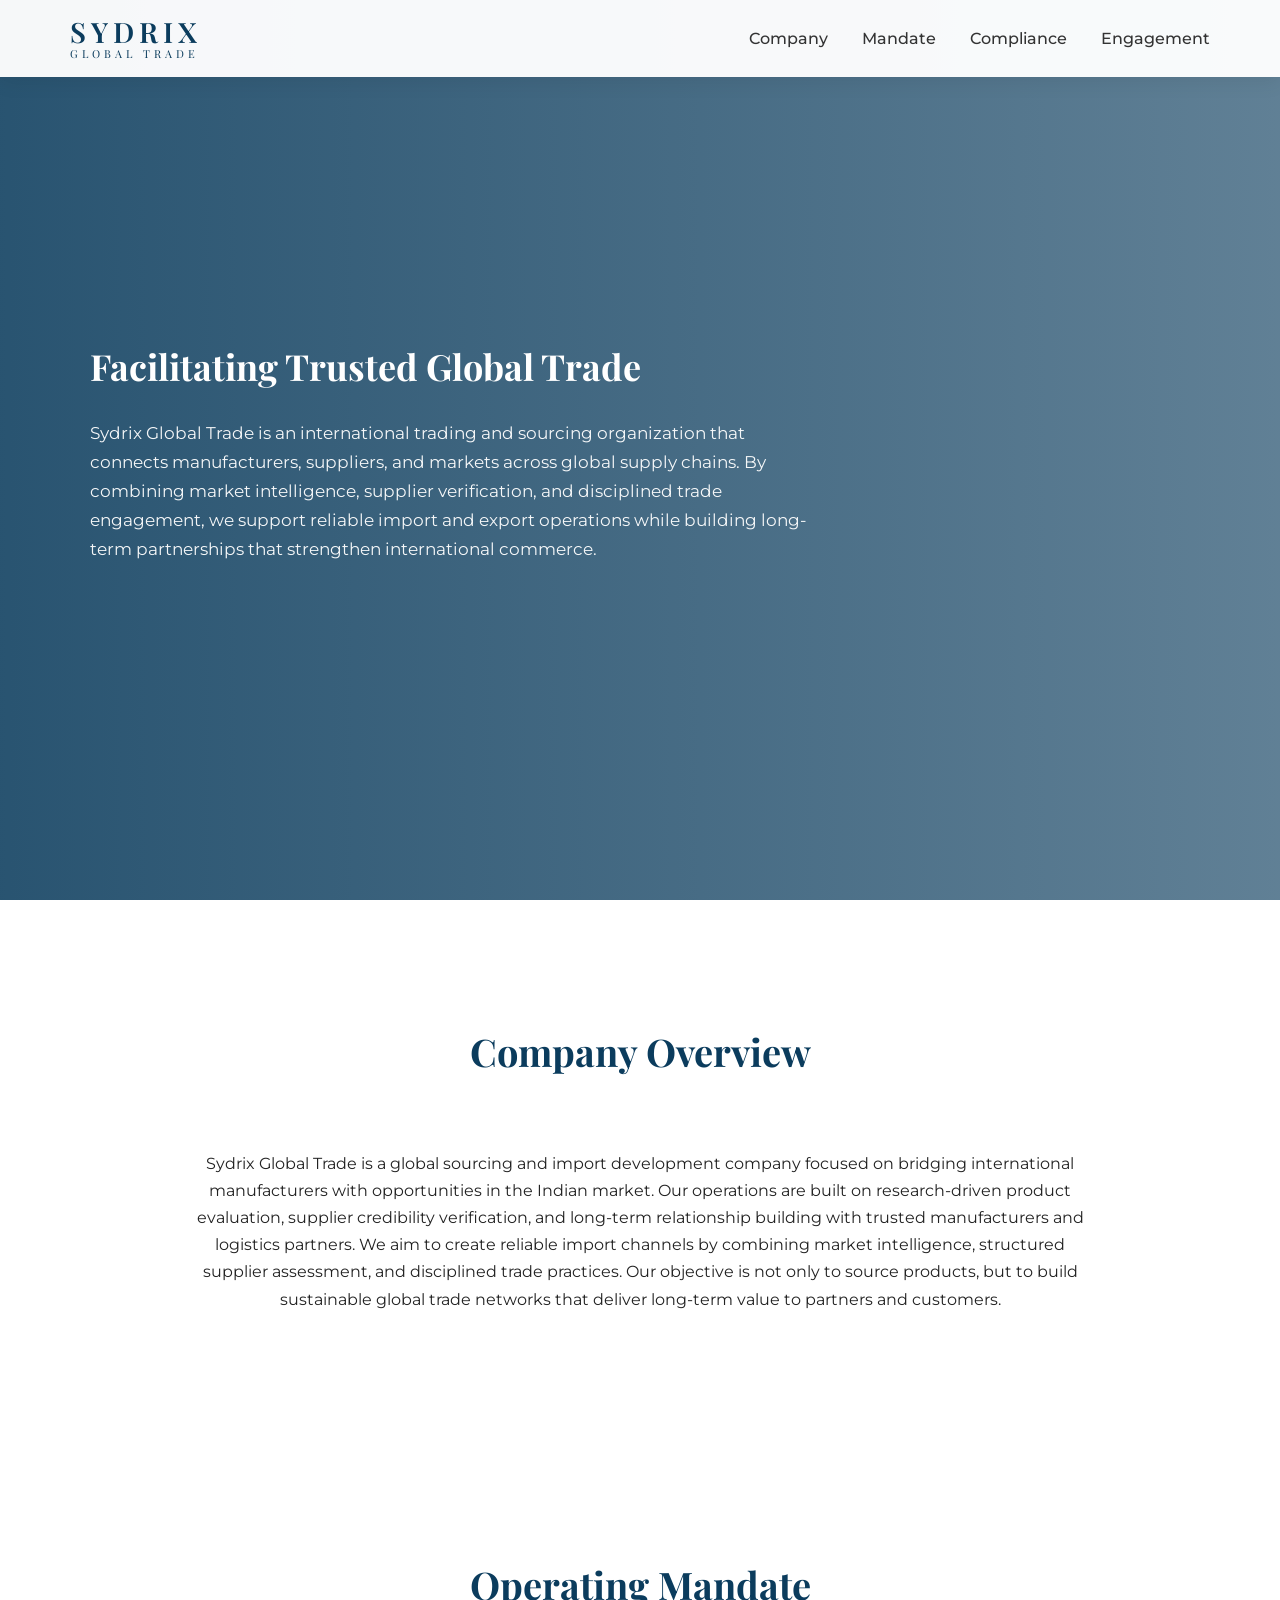
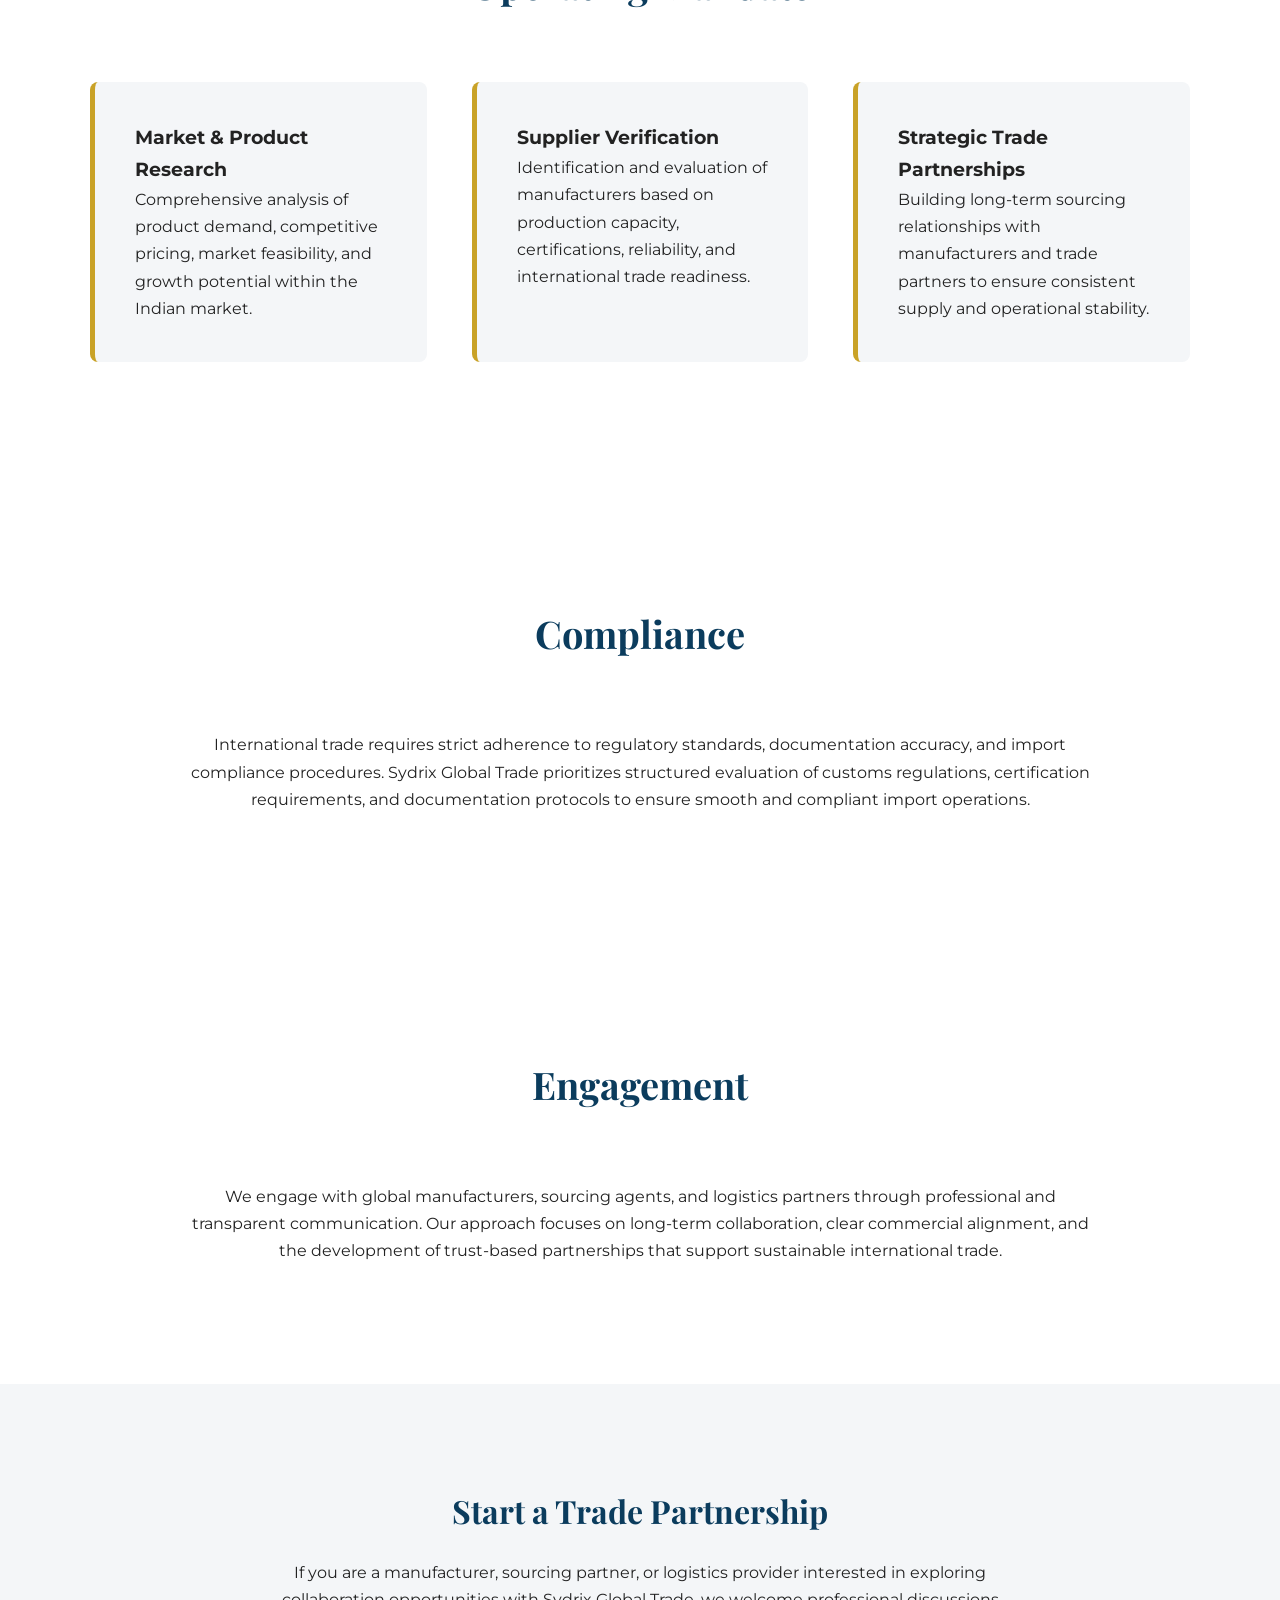
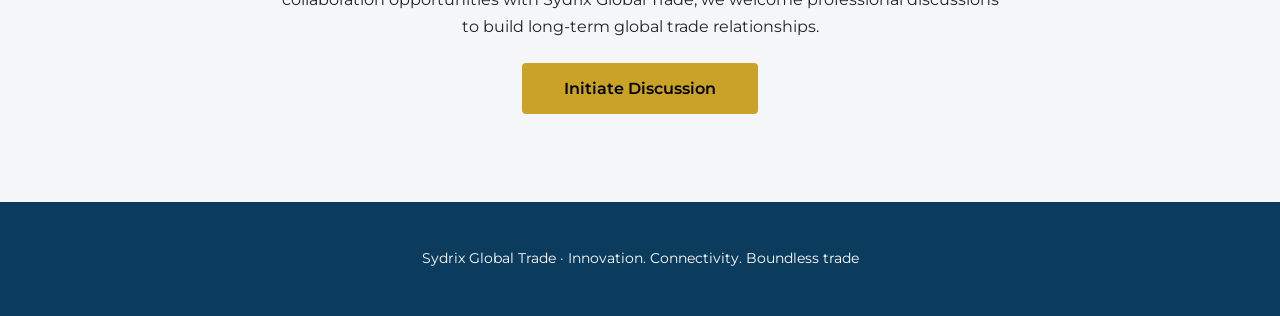
==== index.html @ 4e58b10a "Added Initial UI" ====
<!DOCTYPE html>
<html lang="en">

<head>
  <meta charset="UTF-8">
  <title>Sydrix Global Trade</title>
  <meta name="viewport" content="width=device-width, initial-scale=1.0">

  <!-- Fonts -->
  <link
    href="https://fonts.googleapis.com/css2?family=Montserrat:wght@300;400;500;600&family=Playfair+Display:wght@500;600&display=swap"
    rel="stylesheet">

  <link rel="stylesheet" href="style.css">
</head>

<body>

  <!-- NAVBAR -->
  <nav>

    <div class="logo">
      <div class="logo-main">SYDRIX</div>
      <div class="logo-sub">GLOBAL TRADE</div>
    </div>

    <ul>
      <li><a href="#about">Company</a></li>
      <li><a href="#mission">Mandate</a></li>
      <li><a href="#compliance">Compliance</a></li>
      <li><a href="#engagement">Engagement</a></li>
    </ul>

  </nav>


  <!-- HERO -->
  <section class="hero">

    <div class="hero-content">
      <h2>Facilitating Trusted Global Trade</h2>

      <p>
        Sydrix Global Trade is an international trading and sourcing organization that
        connects manufacturers, suppliers, and markets across global supply chains.
        By combining market intelligence, supplier verification, and disciplined trade
        engagement, we support reliable import and export operations while building
        long-term partnerships that strengthen international commerce.
      </p>
    </div>

  </section>


  <!-- COMPANY -->
  <section id="about">

    <h2 class="section-title">Company Overview</h2>

    <p class="section-text">
      Sydrix Global Trade is a global sourcing and import development company focused on
      bridging international manufacturers with opportunities in the Indian market.
      Our operations are built on research-driven product evaluation, supplier credibility
      verification, and long-term relationship building with trusted manufacturers
      and logistics partners.

      We aim to create reliable import channels by combining market intelligence,
      structured supplier assessment, and disciplined trade practices. Our objective
      is not only to source products, but to build sustainable global trade networks
      that deliver long-term value to partners and customers.
    </p>

  </section>


  <!-- OPERATING MANDATE -->
  <section id="mission">

    <h2 class="section-title">Operating Mandate</h2>

    <div class="cards">

      <div class="card">
        <h3>Market & Product Research</h3>
        <p>
          Comprehensive analysis of product demand, competitive pricing,
          market feasibility, and growth potential within the Indian market.
        </p>
      </div>

      <div class="card">
        <h3>Supplier Verification</h3>
        <p>
          Identification and evaluation of manufacturers based on production
          capacity, certifications, reliability, and international trade readiness.
        </p>
      </div>

      <div class="card">
        <h3>Strategic Trade Partnerships</h3>
        <p>
          Building long-term sourcing relationships with manufacturers and
          trade partners to ensure consistent supply and operational stability.
        </p>
      </div>

    </div>

  </section>


  <!-- COMPLIANCE -->
  <section id="compliance">

    <h2 class="section-title">Compliance</h2>

    <p class="section-text">
      International trade requires strict adherence to regulatory standards,
      documentation accuracy, and import compliance procedures. Sydrix Global Trade
      prioritizes structured evaluation of customs regulations, certification
      requirements, and documentation protocols to ensure smooth and compliant
      import operations.
    </p>

  </section>


  <!-- ENGAGEMENT -->
  <section id="engagement">

    <h2 class="section-title">Engagement</h2>

    <p class="section-text">
      We engage with global manufacturers, sourcing agents, and logistics partners
      through professional and transparent communication. Our approach focuses on
      long-term collaboration, clear commercial alignment, and the development of
      trust-based partnerships that support sustainable international trade.
    </p>

  </section>


  <!-- CTA -->
  <section class="cta-section">

    <h3>Start a Trade Partnership</h3>

    <p>
      If you are a manufacturer, sourcing partner, or logistics provider
      interested in exploring collaboration opportunities with Sydrix Global Trade,
      we welcome professional discussions to build long-term global trade relationships.
    </p>

    <a class="cta-btn">Initiate Discussion</a>

  </section>


  <!-- FOOTER -->
  <footer>
    Sydrix Global Trade · Innovation. Connectivity. Boundless trade
  </footer>

</body>

</html>
---- style.css ----
:root {
  --primary: #0b3c5d;
  --accent: #c9a227;
  --light: #f4f6f8;
}

* {
  margin: 0;
  padding: 0;
  box-sizing: border-box;
}

body {
  font-family: 'Montserrat', sans-serif;
  color: #222;
  line-height: 1.7;
}


/* NAVBAR */

nav {
  position: fixed;
  top: 0;
  width: 100%;
  background: rgba(255, 255, 255, 0.96);
  display: flex;
  justify-content: space-between;
  align-items: center;
  padding: 18px 70px;
  box-shadow: 0 4px 20px rgba(0, 0, 0, 0.08);
  z-index: 1000;
}

nav ul {
  display: flex;
  list-style: none;
  gap: 34px;
}

nav a {
  text-decoration: none;
  color: #333;
  font-weight: 500;
}

nav a:hover {
  color: var(--accent);
}


/* LOGO */

.logo {
  font-family: 'Playfair Display', serif;
  color: var(--primary);
  line-height: 1;
}

.logo-main {
  font-size: 28px;
  letter-spacing: 5px;
  font-weight: 600;
}

.logo-sub {
  font-size: 11px;
  letter-spacing: 4px;
  margin-top: 2px;
}


/* HERO */

.hero {
  height: 100vh;

  background:
    linear-gradient(to right,
      rgba(11, 60, 93, 0.88),
      rgba(11, 60, 93, 0.65)),
    url("https://images.unsplash.com/photo-1586528116311-ad8dd3c8310d") center/cover;

  display: flex;
  align-items: center;
  padding: 90px;
  color: white;
}

.hero-content {
  max-width: 720px;
}

.hero h2 {
  font-size: 36px;
  font-family: 'Playfair Display', serif;
  margin-bottom: 22px;
}

.hero p {
  font-size: 17px;
  opacity: 0.95;
}


/* SECTIONS */

section {
  padding: 120px 90px;
}

.section-title {
  text-align: center;
  font-size: 38px;
  font-family: 'Playfair Display', serif;
  margin-bottom: 65px;
  color: var(--primary);
}

.section-text {
  max-width: 900px;
  margin: auto;
  text-align: center;
}


/* CARDS */

.cards {
  display: grid;
  grid-template-columns: repeat(auto-fit, minmax(300px, 1fr));
  gap: 45px;
}

.card {
  background: var(--light);
  padding: 40px;
  border-radius: 8px;
  border-left: 5px solid var(--accent);
}


/* CTA */

.cta-section {
  background: var(--light);
  text-align: center;
  padding: 100px 40px;
}

.cta-section h3 {
  font-family: 'Playfair Display', serif;
  color: var(--primary);
  font-size: 32px;
  margin-bottom: 20px;
}

.cta-section p {
  max-width: 720px;
  margin: auto;
  margin-bottom: 35px;
}

.cta-btn {
  padding: 16px 42px;
  background: var(--accent);
  color: black;
  font-weight: 600;
  text-decoration: none;
  border-radius: 4px;
  transition: 0.3s;
}

.cta-btn:hover {
  background: #b8961f;
}


/* FOOTER */

footer {
  background: var(--primary);
  color: white;
  text-align: center;
  padding: 45px;
  font-size: 14px;
}
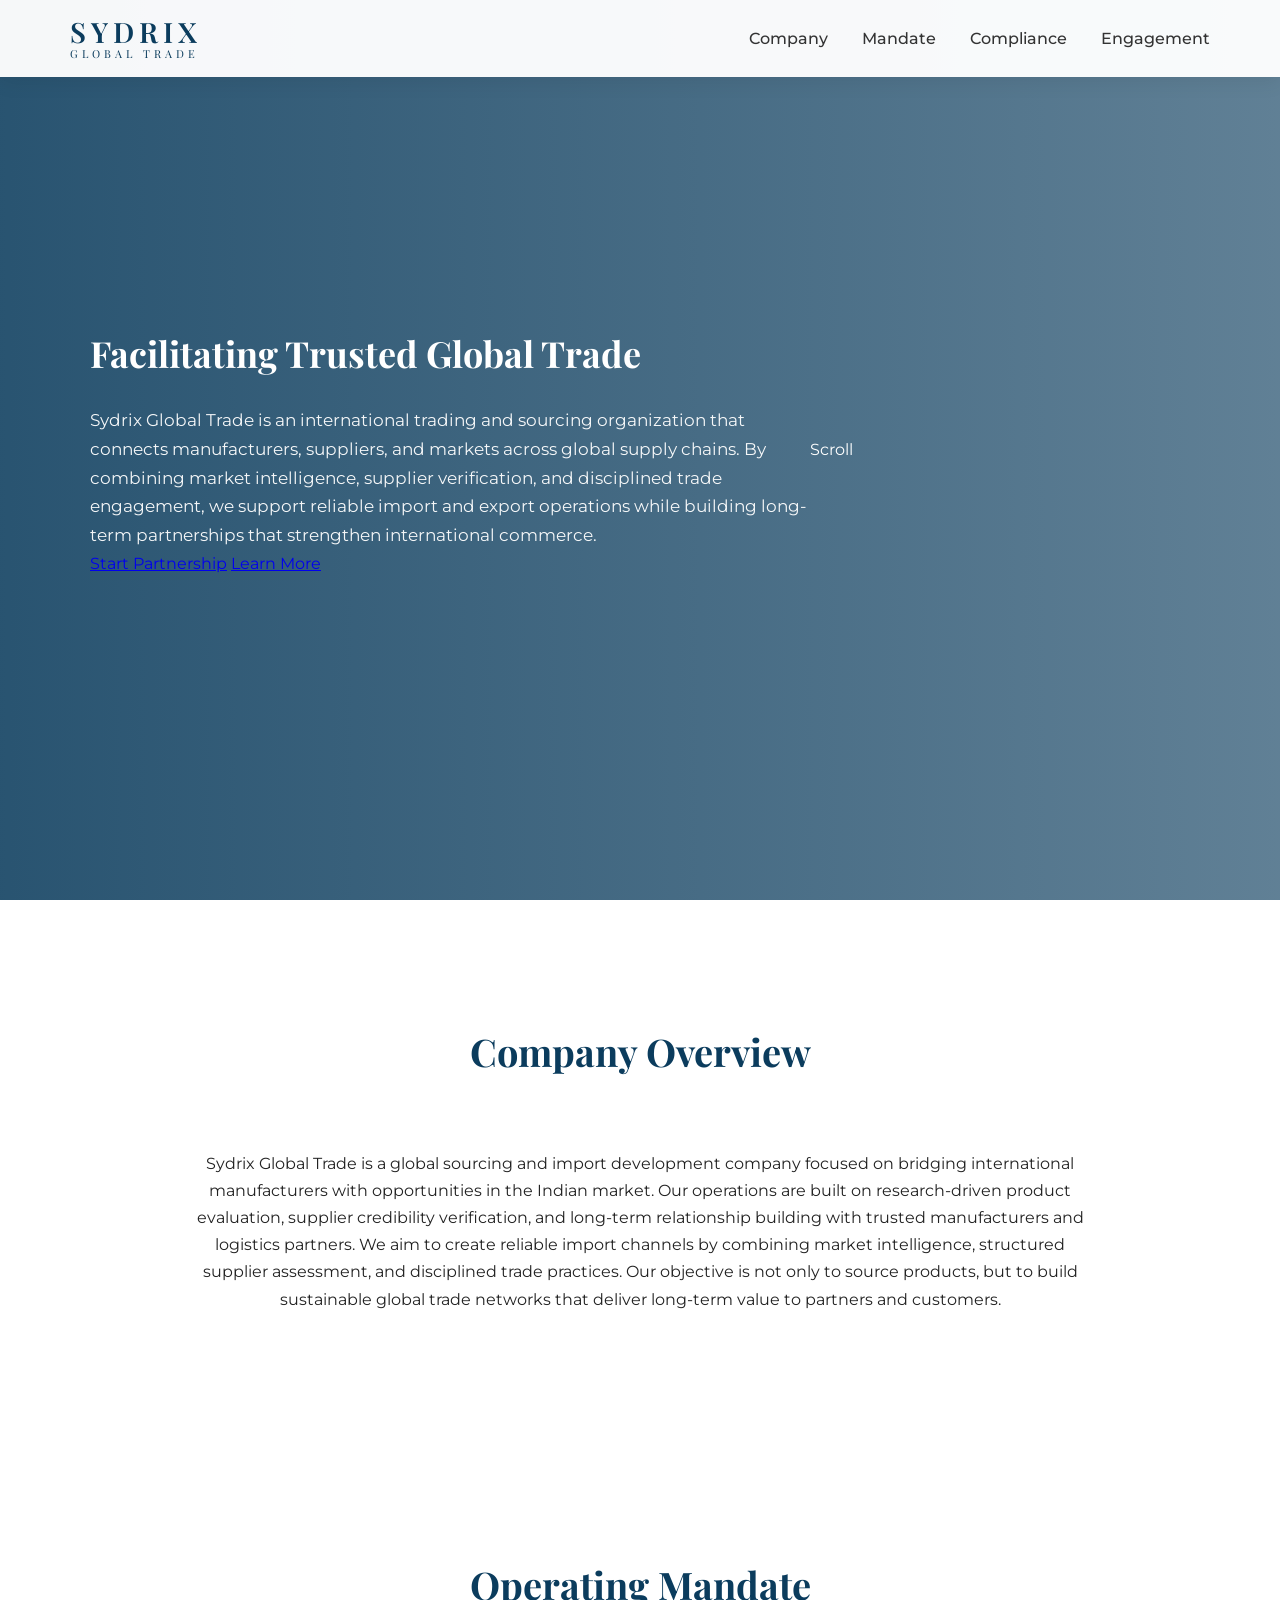
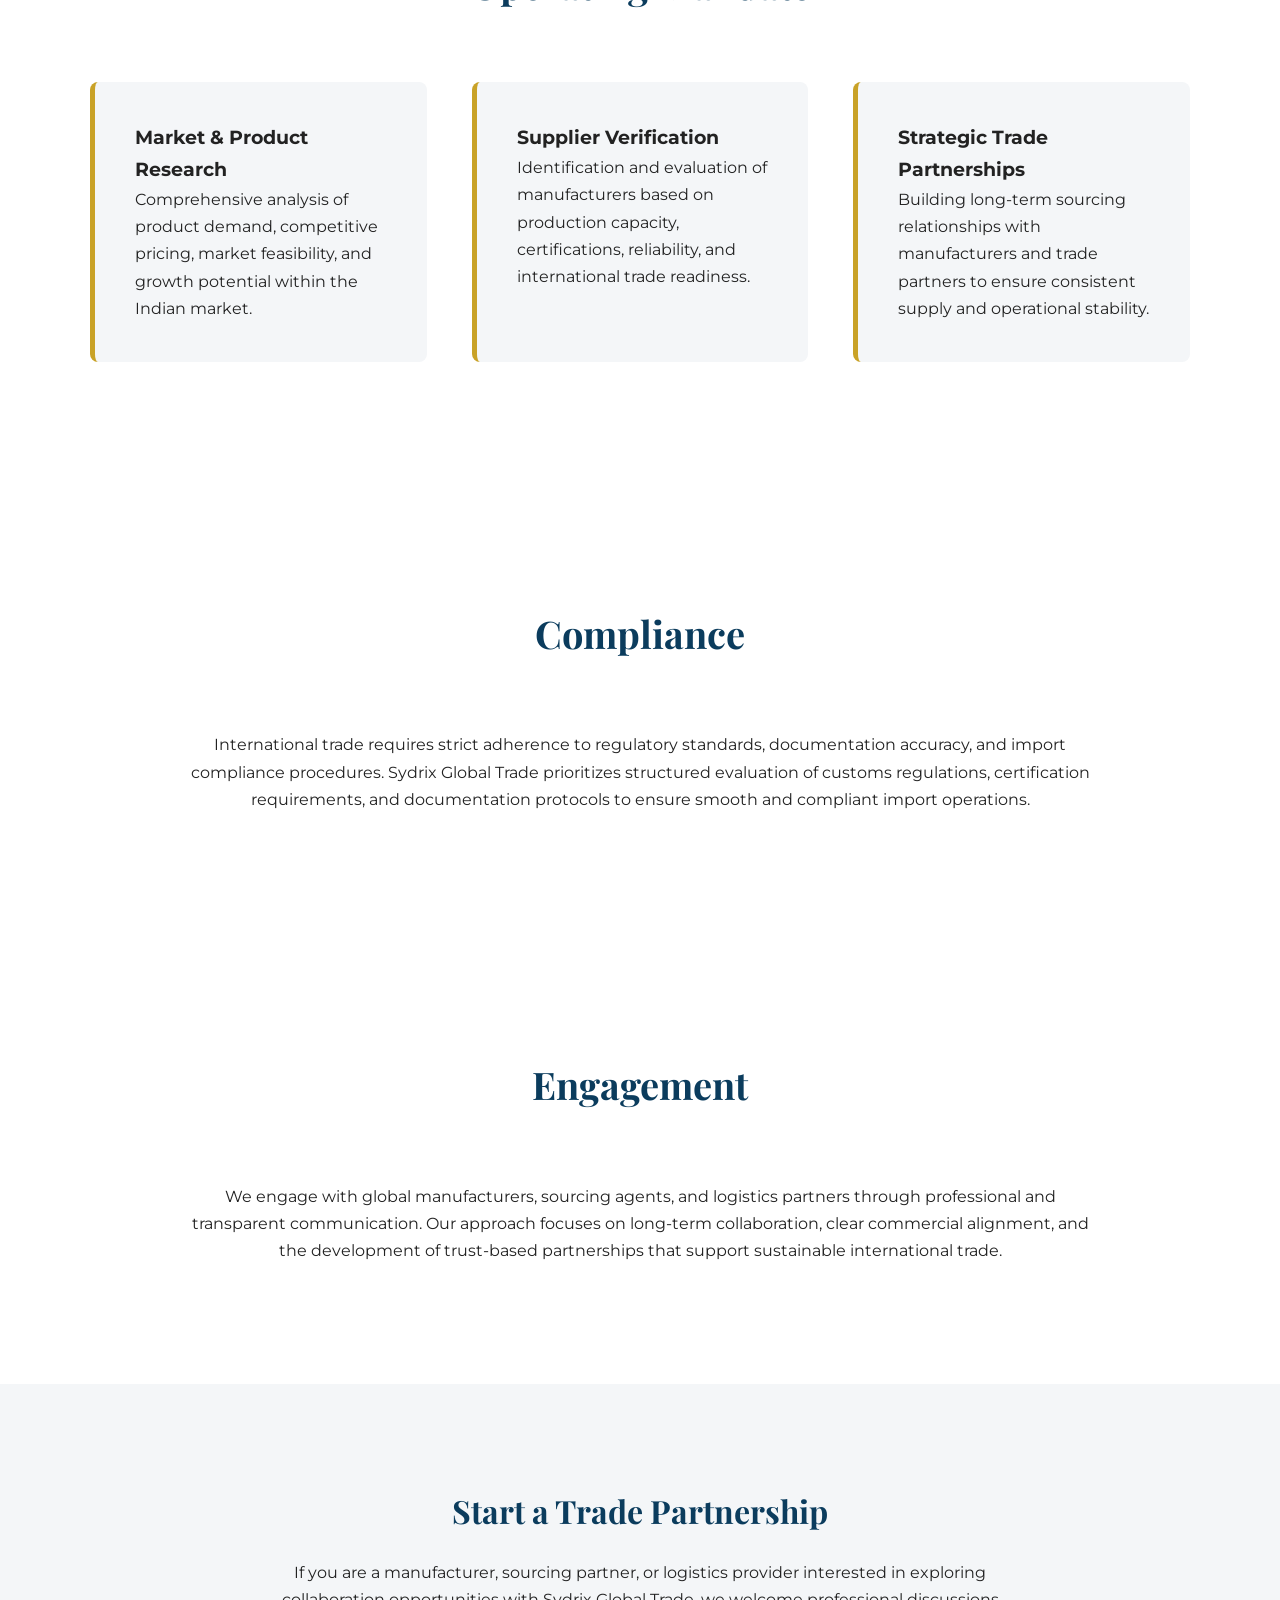
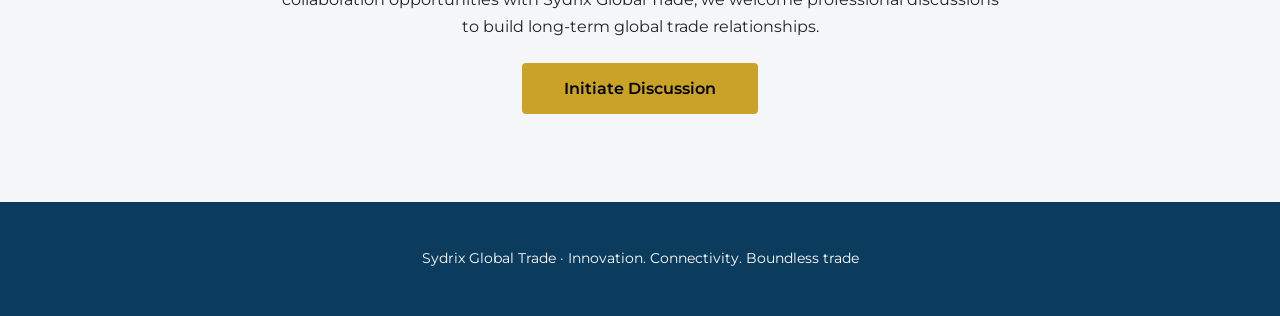
==== commit 912df92e: "Update index.html" ====
--- a/index.html
+++ b/index.html
@@ -24,17 +24,36 @@
       <div class="logo-sub">GLOBAL TRADE</div>
     </div>
 
-    <ul>
-      <li><a href="#about">Company</a></li>
-      <li><a href="#mission">Mandate</a></li>
-      <li><a href="#compliance">Compliance</a></li>
-      <li><a href="#engagement">Engagement</a></li>
+    <div class="hamburger" onclick="toggleMenu()">
+      <span></span>
+      <span></span>
+      <span></span>
+    </div>
+
+    <ul id="navMenu">
+      <li><a href="#about" onclick="closeMenu()">Company</a></li>
+      <li><a href="#mission" onclick="closeMenu()">Mandate</a></li>
+      <li><a href="#compliance" onclick="closeMenu()">Compliance</a></li>
+      <li><a href="#engagement" onclick="closeMenu()">Engagement</a></li>
     </ul>
 
   </nav>
 
 
   <!-- HERO -->
+  <!--
+    To change the hero background image:
+    1. Open style.css
+    2. Find the .hero section (around line 140)
+    3. Comment out the current background and uncomment your preferred option
+
+    Available options:
+    - Option 1: Shipping Containers at Port (Default)
+    - Option 2: Cargo Ship at Sea
+    - Option 3: Container Port Aerial View
+    - Option 4: Global Trade Network
+    - Option 5: Modern Cargo Terminal
+  -->
   <section class="hero">
 
     <div class="hero-content">
@@ -47,6 +66,15 @@
         engagement, we support reliable import and export operations while building
         long-term partnerships that strengthen international commerce.
       </p>
+
+      <div class="hero-buttons">
+        <a href="#engagement" class="hero-btn hero-btn-primary">Start Partnership</a>
+        <a href="#about" class="hero-btn hero-btn-secondary">Learn More</a>
+      </div>
+    </div>
+
+    <div class="scroll-indicator" onclick="document.querySelector('#about').scrollIntoView({behavior: 'smooth'})">
+      <span>Scroll</span>
     </div>
 
   </section>
@@ -161,6 +189,8 @@
     Sydrix Global Trade · Innovation. Connectivity. Boundless trade
   </footer>
 
+  <script src="script.js"></script>
+
 </body>
 
-</html>+</html>
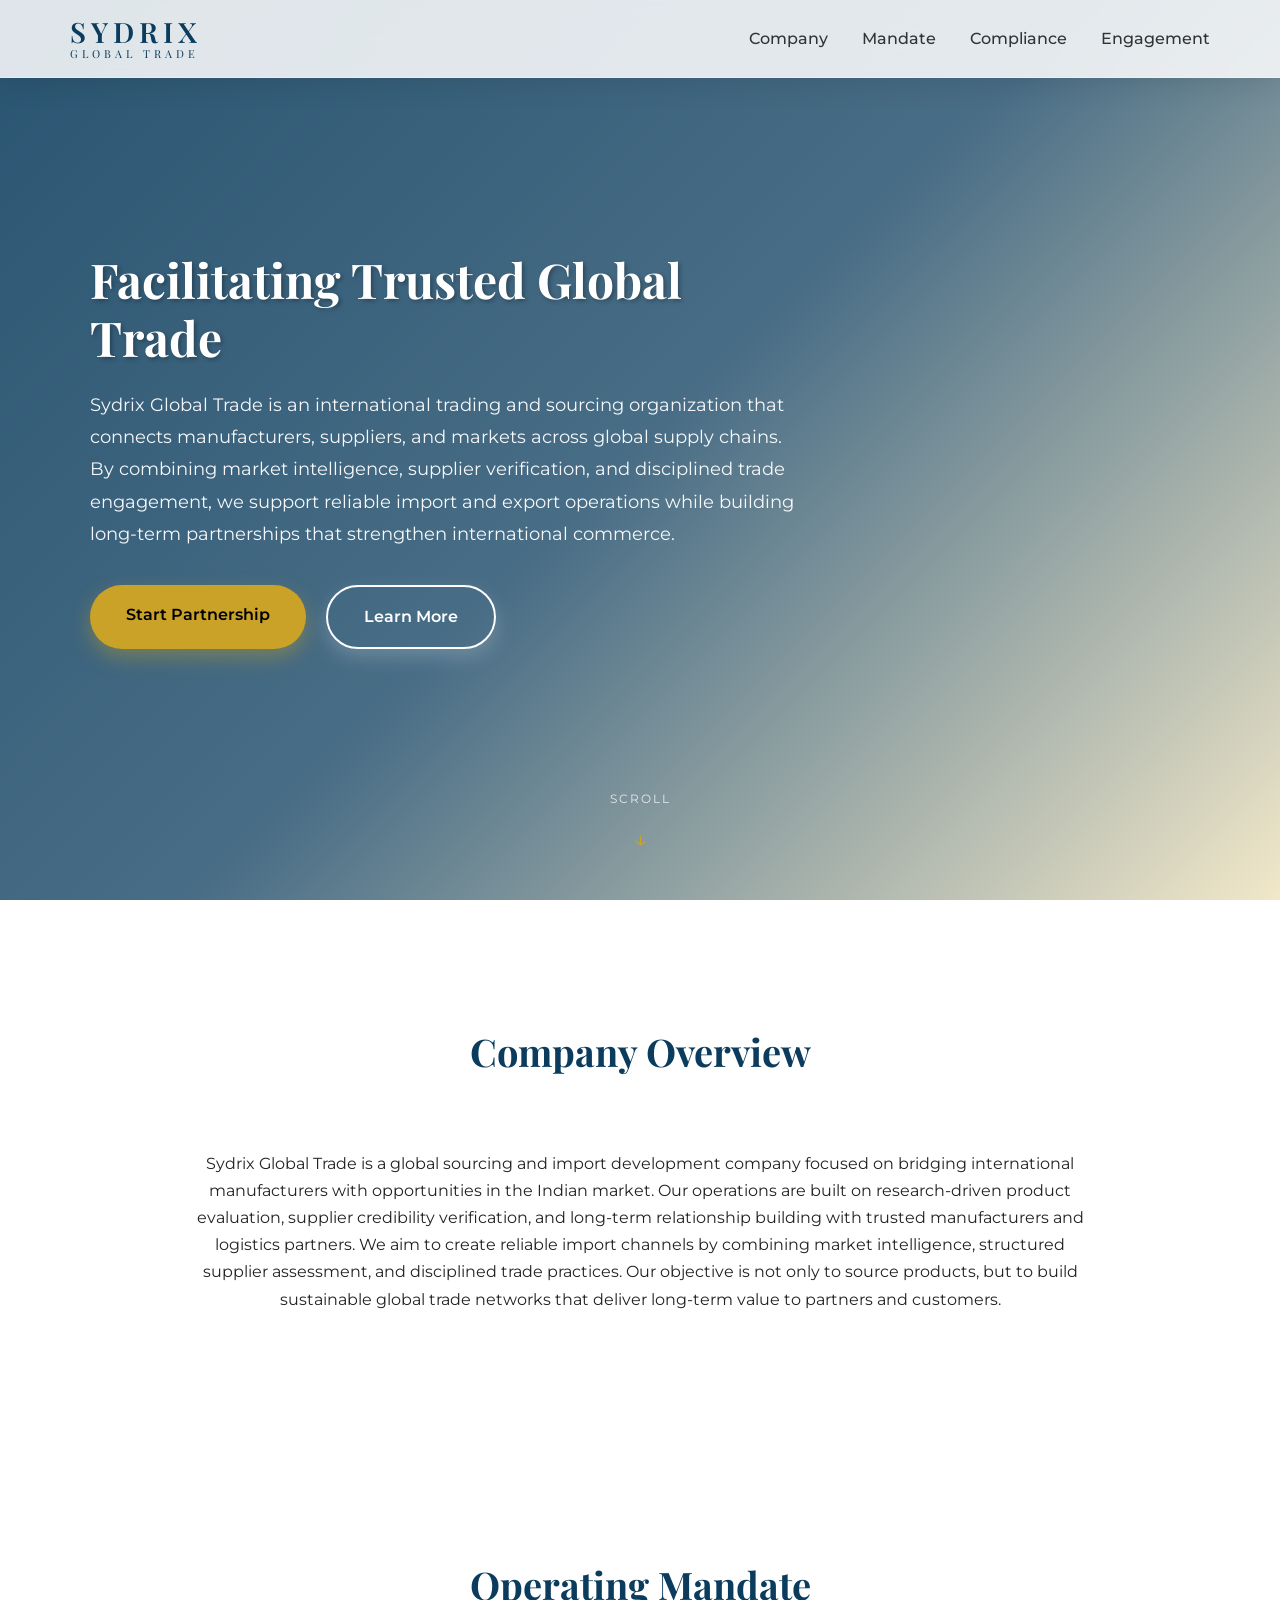
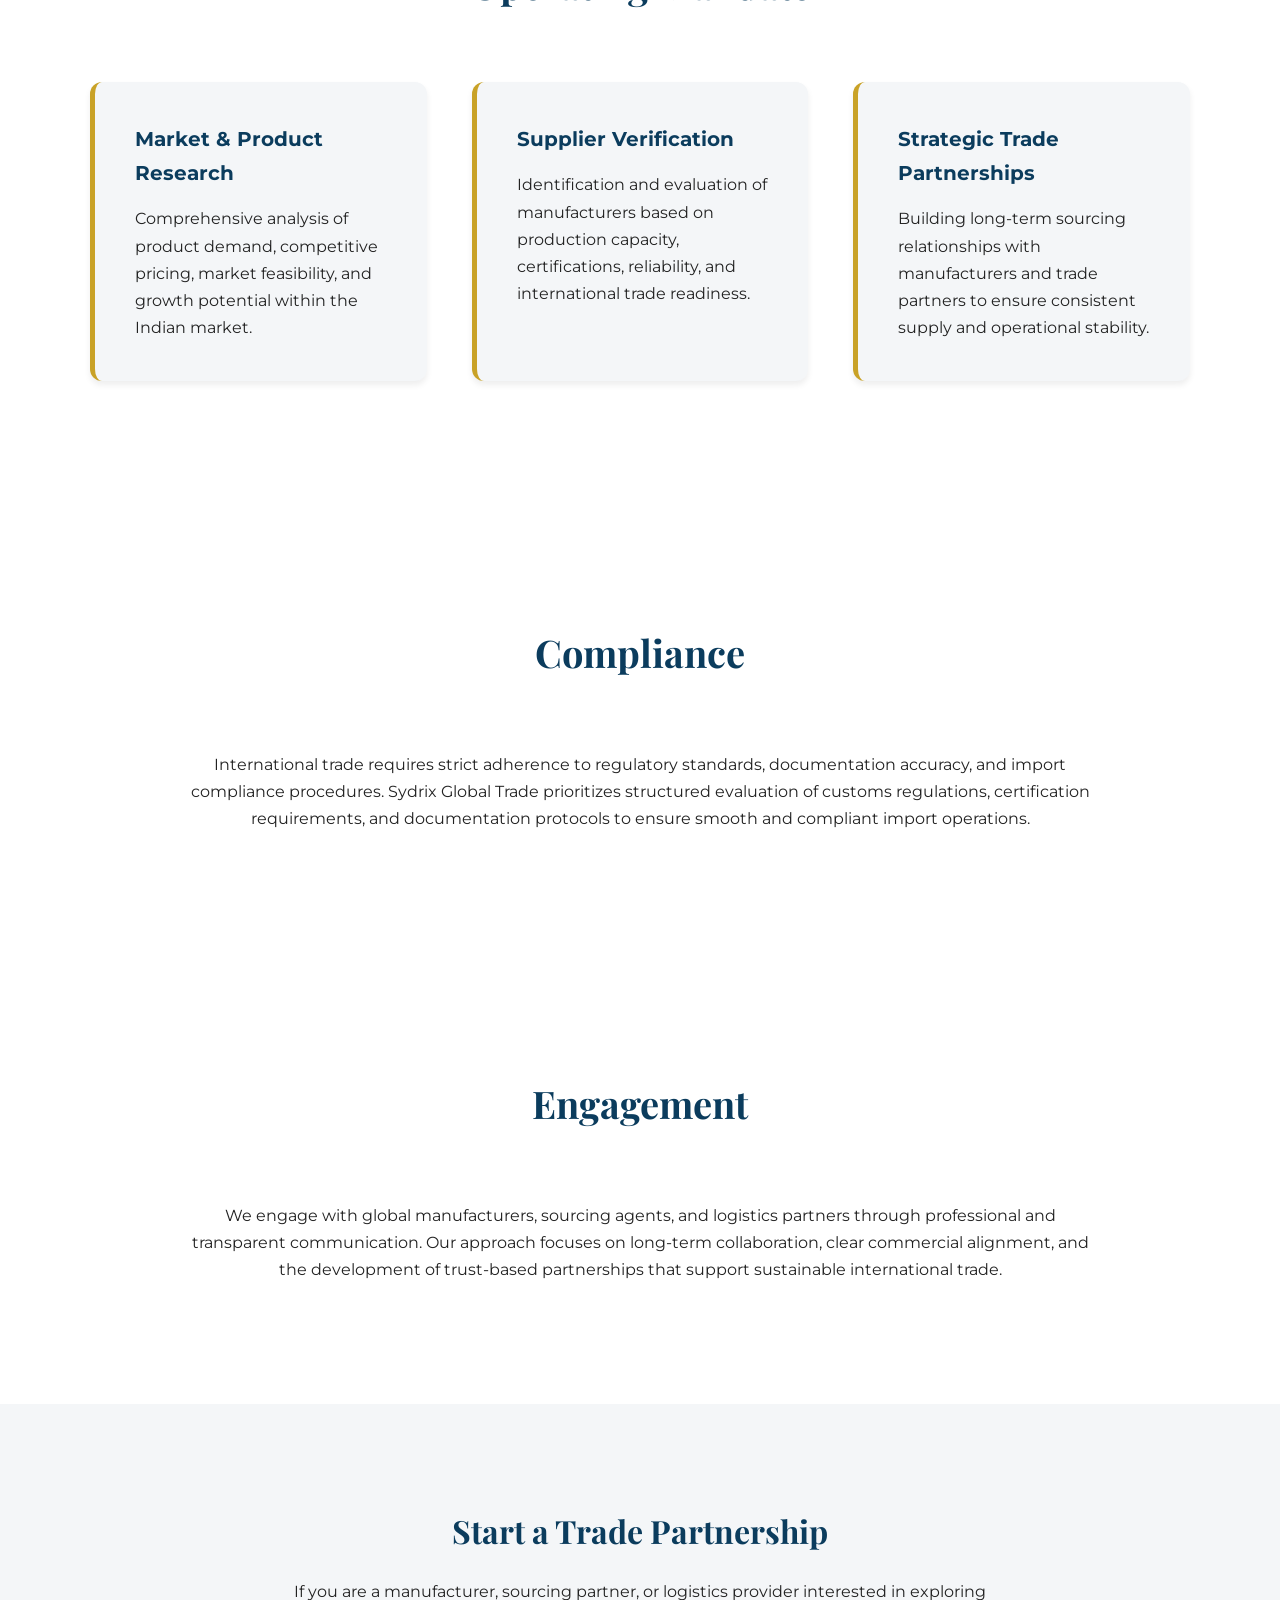
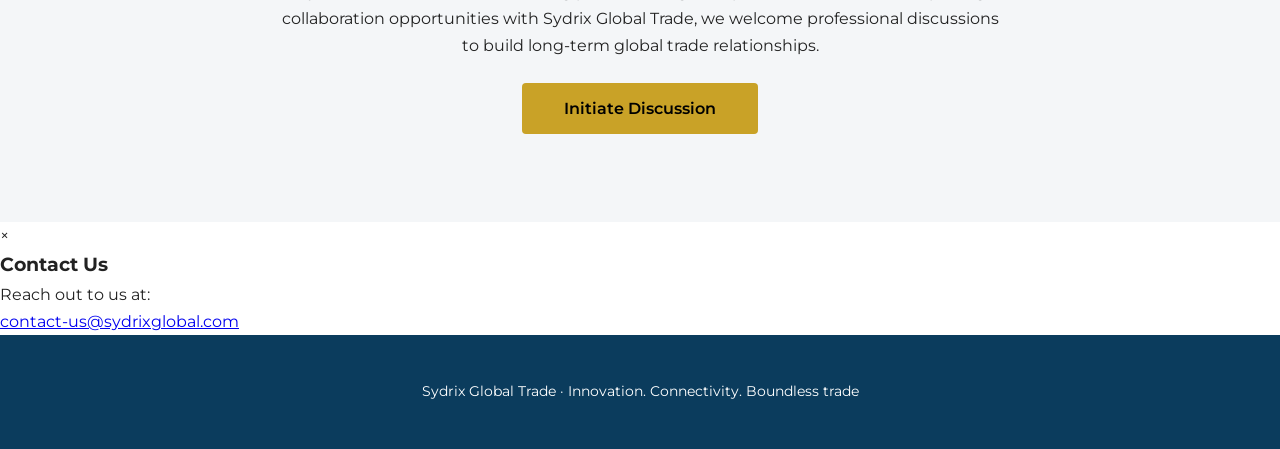
==== commit c4953cdc: "Update1 index.html" ====
--- a/index.html
+++ b/index.html
@@ -179,9 +179,22 @@
       we welcome professional discussions to build long-term global trade relationships.
     </p>
 
-    <a class="cta-btn">Initiate Discussion</a>
-
-  </section>
+    <a class="cta-btn" id="initiateDiscussionBtn">Initiate Discussion</a>
+
+  </section>
+
+
+  <!-- EMAIL POPUP MODAL -->
+  <div id="emailPopup" class="popup-overlay">
+    <div class="popup-content">
+      <span class="popup-close">&times;</span>
+      <h3>Contact Us</h3>
+      <p>Reach out to us at:</p>
+      <div class="email-display">
+        <a href="mailto:contact-us@sydrixglobal.com">contact-us@sydrixglobal.com</a>
+      </div>
+    </div>
+  </div>
 
 
   <!-- FOOTER -->
--- a/style.css
+++ b/style.css
@@ -23,29 +23,96 @@
   position: fixed;
   top: 0;
   width: 100%;
-  background: rgba(255, 255, 255, 0.96);
+  background: rgba(255, 255, 255, 0.85);
+  backdrop-filter: blur(20px);
+  -webkit-backdrop-filter: blur(20px);
   display: flex;
   justify-content: space-between;
   align-items: center;
   padding: 18px 70px;
-  box-shadow: 0 4px 20px rgba(0, 0, 0, 0.08);
+  box-shadow: 0 4px 30px rgba(0, 0, 0, 0.1);
   z-index: 1000;
+  flex-wrap: wrap;
+  transition: all 0.3s ease;
+  border-bottom: 1px solid rgba(255, 255, 255, 0.3);
+}
+
+nav.scrolled {
+  background: rgba(255, 255, 255, 0.95);
+  backdrop-filter: blur(25px);
+  -webkit-backdrop-filter: blur(25px);
+  box-shadow: 0 8px 32px rgba(0, 0, 0, 0.12);
+  padding: 14px 70px;
 }
 
 nav ul {
   display: flex;
   list-style: none;
   gap: 34px;
+  flex-wrap: wrap;
 }
 
 nav a {
   text-decoration: none;
   color: #333;
   font-weight: 500;
+  position: relative;
+  padding: 8px 0;
+  transition: color 0.3s ease;
+}
+
+nav a::after {
+  content: '';
+  position: absolute;
+  bottom: 0;
+  left: 0;
+  width: 0;
+  height: 2px;
+  background: var(--accent);
+  transition: width 0.3s ease;
 }
 
 nav a:hover {
   color: var(--accent);
+}
+
+nav a:hover::after,
+nav a.active::after {
+  width: 100%;
+}
+
+nav a.active {
+  color: var(--accent);
+}
+
+/* HAMBURGER MENU */
+
+.hamburger {
+  display: none;
+  flex-direction: column;
+  cursor: pointer;
+  gap: 5px;
+  z-index: 1001;
+}
+
+.hamburger span {
+  width: 28px;
+  height: 3px;
+  background: var(--primary);
+  border-radius: 3px;
+  transition: all 0.3s ease;
+}
+
+.hamburger.active span:nth-child(1) {
+  transform: rotate(45deg) translate(8px, 8px);
+}
+
+.hamburger.active span:nth-child(2) {
+  opacity: 0;
+}
+
+.hamburger.active span:nth-child(3) {
+  transform: rotate(-45deg) translate(8px, -8px);
 }
 
 
@@ -73,13 +140,35 @@
 /* HERO */
 
 .hero {
-  height: 100vh;
-
+  min-height: 100vh;
+  height: auto;
+  position: relative;
+
+  /* Option 1:*/
   background:
-    linear-gradient(to right,
-      rgba(11, 60, 93, 0.88),
-      rgba(11, 60, 93, 0.65)),
-    url("https://images.unsplash.com/photo-1586528116311-ad8dd3c8310d") center/cover;
+    linear-gradient(135deg,
+      rgba(11, 60, 93, 0.88) 0%,
+      rgba(11, 60, 93, 0.75) 50%,
+      rgba(201, 162, 39, 0.25) 100%),
+    url("https://images.unsplash.com/photo-1578575437130-527eed3abbec?q=80&w=2070") center/cover;
+
+  /* Option 2:*/
+  /* background:
+    linear-gradient(135deg,
+      rgba(11, 60, 93, 0.88) 0%,
+      rgba(11, 60, 93, 0.75) 50%,
+      rgba(201, 162, 39, 0.25) 100%),
+    url("https://images.unsplash.com/photo-1494412574643-ff11b0a5c1c3?q=80&w=2070") center/cover; */
+
+  /* Option 3:*/
+  /* background:
+    linear-gradient(135deg,
+      rgba(11, 60, 93, 0.88) 0%,
+      rgba(11, 60, 93, 0.75) 50%,
+      rgba(201, 162, 39, 0.25) 100%),
+    url("https://images.unsplash.com/photo-1586528116311-ad8dd3c8310d?q=80&w=2070") center/cover; */
+
+  background-attachment: fixed;
 
   display: flex;
   align-items: center;
@@ -89,17 +178,147 @@
 
 .hero-content {
   max-width: 720px;
+  animation: fadeInUp 1s ease-out;
 }
 
 .hero h2 {
-  font-size: 36px;
+  font-size: 48px;
   font-family: 'Playfair Display', serif;
   margin-bottom: 22px;
+  line-height: 1.2;
+  text-shadow: 2px 2px 4px rgba(0, 0, 0, 0.3);
 }
 
 .hero p {
-  font-size: 17px;
+  font-size: 18px;
   opacity: 0.95;
+  margin-bottom: 35px;
+  line-height: 1.8;
+}
+
+.hero-buttons {
+  display: flex;
+  gap: 20px;
+  flex-wrap: wrap;
+  margin-top: 30px;
+}
+
+.hero-btn {
+  padding: 16px 36px;
+  font-weight: 600;
+  text-decoration: none;
+  border-radius: 50px;
+  transition: all 0.3s ease;
+  font-size: 16px;
+  display: inline-block;
+  cursor: pointer;
+  border: none;
+  position: relative;
+  overflow: hidden;
+}
+
+.hero-btn-primary {
+  background: var(--accent);
+  color: #000;
+  box-shadow: 0 8px 20px rgba(201, 162, 39, 0.4);
+}
+
+.hero-btn-primary:hover {
+  background: #b8961f;
+  transform: translateY(-3px);
+  box-shadow: 0 12px 28px rgba(201, 162, 39, 0.5);
+}
+
+.hero-btn-secondary {
+  background: transparent;
+  color: white;
+  border: 2px solid white;
+  box-shadow: 0 8px 20px rgba(255, 255, 255, 0.2);
+}
+
+.hero-btn-secondary:hover {
+  background: white;
+  color: var(--primary);
+  transform: translateY(-3px);
+  box-shadow: 0 12px 28px rgba(255, 255, 255, 0.3);
+}
+
+.scroll-indicator {
+  position: absolute;
+  bottom: 40px;
+  left: 50%;
+  transform: translateX(-50%);
+  display: flex;
+  flex-direction: column;
+  align-items: center;
+  gap: 10px;
+  cursor: pointer;
+  animation: bounce 2s infinite;
+}
+
+.scroll-indicator span {
+  font-size: 12px;
+  letter-spacing: 2px;
+  text-transform: uppercase;
+  color: white;
+  opacity: 0.8;
+}
+
+.scroll-indicator::after {
+  content: '↓';
+  font-size: 24px;
+  color: var(--accent);
+  animation: arrowBounce 2s infinite;
+}
+
+@keyframes fadeInUp {
+  from {
+    opacity: 0;
+    transform: translateY(30px);
+  }
+
+  to {
+    opacity: 1;
+    transform: translateY(0);
+  }
+}
+
+@keyframes bounce {
+
+  0%,
+  20%,
+  50%,
+  80%,
+  100% {
+    transform: translateX(-50%) translateY(0);
+  }
+
+  40% {
+    transform: translateX(-50%) translateY(-10px);
+  }
+
+  60% {
+    transform: translateX(-50%) translateY(-5px);
+  }
+}
+
+@keyframes arrowBounce {
+
+  0%,
+  20%,
+  50%,
+  80%,
+  100% {
+    transform: translateY(0);
+  }
+
+  40% {
+    transform: translateY(5px);
+  }
+
+  60% {
+    transform: translateY(3px);
+  }
 }
 
 
@@ -135,8 +354,130 @@
 .card {
   background: var(--light);
   padding: 40px;
-  border-radius: 8px;
+  border-radius: 12px;
   border-left: 5px solid var(--accent);
+  box-shadow: 0 4px 6px rgba(0, 0, 0, 0.07);
+  transition: all 0.4s cubic-bezier(0.175, 0.885, 0.32, 1.275);
+  cursor: pointer;
+  position: relative;
+  overflow: hidden;
+}
+
+.card::before {
+  content: '';
+  position: absolute;
+  top: 0;
+  left: 0;
+  width: 100%;
+  height: 100%;
+  background: linear-gradient(135deg, rgba(201, 162, 39, 0.1) 0%, transparent 100%);
+  opacity: 0;
+  transition: opacity 0.4s ease;
+}
+
+.card:hover {
+  transform: translateY(-12px) scale(1.02);
+  box-shadow: 0 20px 40px rgba(11, 60, 93, 0.15);
+  border-left-width: 8px;
+}
+
+.card:hover::before {
+  opacity: 1;
+}
+
+.card h3 {
+  position: relative;
+  z-index: 1;
+  color: var(--primary);
+  margin-bottom: 15px;
+  font-size: 20px;
+  transition: color 0.3s ease;
+}
+
+.card:hover h3 {
+  color: var(--accent);
+}
+
+.card p {
+  position: relative;
+  z-index: 1;
+}
+
+
+/* STATISTICS SECTION */
+
+.stats-section {
+  background: linear-gradient(135deg, var(--primary) 0%, #0d4a6e 100%);
+  padding: 100px 90px;
+  color: white;
+}
+
+.stats-container {
+  display: grid;
+  grid-template-columns: repeat(auto-fit, minmax(200px, 1fr));
+  gap: 50px;
+  max-width: 1200px;
+  margin: 0 auto;
+}
+
+.stat-item {
+  text-align: center;
+  padding: 30px;
+  background: rgba(255, 255, 255, 0.1);
+  backdrop-filter: blur(10px);
+  -webkit-backdrop-filter: blur(10px);
+  border-radius: 15px;
+  border: 1px solid rgba(255, 255, 255, 0.2);
+  transition: all 0.4s ease;
+  position: relative;
+  overflow: hidden;
+}
+
+.stat-item::before {
+  content: '';
+  position: absolute;
+  top: 0;
+  left: 0;
+  width: 100%;
+  height: 100%;
+  background: linear-gradient(135deg, rgba(201, 162, 39, 0.2) 0%, transparent 100%);
+  opacity: 0;
+  transition: opacity 0.4s ease;
+}
+
+.stat-item:hover {
+  transform: translateY(-10px);
+  background: rgba(255, 255, 255, 0.15);
+  box-shadow: 0 15px 40px rgba(0, 0, 0, 0.3);
+}
+
+.stat-item:hover::before {
+  opacity: 1;
+}
+
+.stat-number {
+  font-size: 48px;
+  font-weight: 700;
+  font-family: 'Playfair Display', serif;
+  color: var(--accent);
+  margin-bottom: 10px;
+  position: relative;
+  z-index: 1;
+}
+
+.stat-label {
+  font-size: 16px;
+  text-transform: uppercase;
+  letter-spacing: 2px;
+  opacity: 0.9;
+  position: relative;
+  z-index: 1;
+}
+
+.stat-icon {
+  font-size: 36px;
+  margin-bottom: 15px;
+  opacity: 0.8;
 }
 
 
@@ -184,4 +525,278 @@
   text-align: center;
   padding: 45px;
   font-size: 14px;
-}+}
+
+
+/* ============================================ */
+/* RESPONSIVE DESIGN - MEDIA QUERIES */
+/* ============================================ */
+
+/* Tablet Screens (768px - 1024px) */
+@media screen and (max-width: 1024px) {
+
+  nav {
+    padding: 16px 40px;
+  }
+
+  nav ul {
+    gap: 24px;
+  }
+
+  .hero {
+    padding: 60px 40px;
+  }
+
+  .hero h2 {
+    font-size: 32px;
+  }
+
+  .hero p {
+    font-size: 16px;
+  }
+
+  section {
+    padding: 80px 40px;
+  }
+
+  .section-title {
+    font-size: 32px;
+    margin-bottom: 50px;
+  }
+
+  .cards {
+    gap: 35px;
+  }
+
+  .card {
+    padding: 35px;
+  }
+
+  .cta-section {
+    padding: 80px 40px;
+  }
+
+  .cta-section h3 {
+    font-size: 28px;
+  }
+
+  .stats-section {
+    padding: 80px 40px;
+  }
+
+  .stats-container {
+    gap: 40px;
+  }
+
+  .stat-number {
+    font-size: 42px;
+  }
+}
+
+/* Mobile Screens (up to 767px) */
+@media screen and (max-width: 767px) {
+
+  nav {
+    padding: 14px 20px;
+    flex-direction: row;
+    justify-content: space-between;
+  }
+
+  .hamburger {
+    display: flex;
+  }
+
+  nav ul {
+    position: fixed;
+    top: 0;
+    right: -100%;
+    height: 100vh;
+    width: 70%;
+    max-width: 300px;
+    background: rgba(255, 255, 255, 0.98);
+    backdrop-filter: blur(20px);
+    -webkit-backdrop-filter: blur(20px);
+    flex-direction: column;
+    justify-content: center;
+    align-items: center;
+    gap: 30px;
+    font-size: 16px;
+    box-shadow: -5px 0 30px rgba(0, 0, 0, 0.2);
+    transition: right 0.4s cubic-bezier(0.68, -0.55, 0.265, 1.55);
+    z-index: 999;
+  }
+
+  nav ul.active {
+    right: 0;
+  }
+
+  nav a {
+    font-size: 18px;
+    padding: 10px 20px;
+  }
+
+  .logo-main {
+    font-size: 24px;
+    letter-spacing: 4px;
+  }
+
+  .logo-sub {
+    font-size: 10px;
+    letter-spacing: 3px;
+  }
+
+  .hero {
+    padding: 40px 20px;
+    min-height: 80vh;
+  }
+
+  .hero h2 {
+    font-size: 26px;
+    margin-bottom: 18px;
+  }
+
+  .hero p {
+    font-size: 15px;
+  }
+
+  section {
+    padding: 60px 20px;
+  }
+
+  .section-title {
+    font-size: 26px;
+    margin-bottom: 35px;
+  }
+
+  .section-text {
+    font-size: 15px;
+    text-align: left;
+  }
+
+  .cards {
+    grid-template-columns: 1fr;
+    gap: 25px;
+  }
+
+  .card {
+    padding: 28px;
+  }
+
+  .card h3 {
+    font-size: 18px;
+  }
+
+  .card p {
+    font-size: 14px;
+  }
+
+  .cta-section {
+    padding: 60px 20px;
+  }
+
+  .cta-section h3 {
+    font-size: 24px;
+  }
+
+  .cta-section p {
+    font-size: 15px;
+    text-align: left;
+  }
+
+  .cta-btn {
+    padding: 14px 32px;
+    font-size: 15px;
+    display: inline-block;
+  }
+
+  footer {
+    padding: 35px 20px;
+    font-size: 13px;
+  }
+
+  .stats-section {
+    padding: 60px 20px;
+  }
+
+  .stats-container {
+    grid-template-columns: 1fr;
+    gap: 30px;
+  }
+
+  .stat-number {
+    font-size: 36px;
+  }
+
+  .stat-label {
+    font-size: 14px;
+  }
+}
+
+/* Small Mobile Screens (up to 480px) */
+@media screen and (max-width: 480px) {
+
+  nav {
+    padding: 12px 15px;
+  }
+
+  nav ul {
+    gap: 12px;
+    font-size: 13px;
+  }
+
+  .logo-main {
+    font-size: 20px;
+    letter-spacing: 3px;
+  }
+
+  .logo-sub {
+    font-size: 9px;
+    letter-spacing: 2px;
+  }
+
+  .hero {
+    padding: 30px 15px;
+  }
+
+  .hero h2 {
+    font-size: 22px;
+  }
+
+  .hero p {
+    font-size: 14px;
+  }
+
+  section {
+    padding: 50px 15px;
+  }
+
+  .section-title {
+    font-size: 22px;
+    margin-bottom: 30px;
+  }
+
+  .section-text {
+    font-size: 14px;
+  }
+
+  .card {
+    padding: 24px;
+  }
+
+  .cta-section {
+    padding: 50px 15px;
+  }
+
+  .cta-section h3 {
+    font-size: 20px;
+  }
+
+  .cta-section p {
+    font-size: 14px;
+  }
+
+  .cta-btn {
+    padding: 12px 28px;
+    font-size: 14px;
+  }
+}
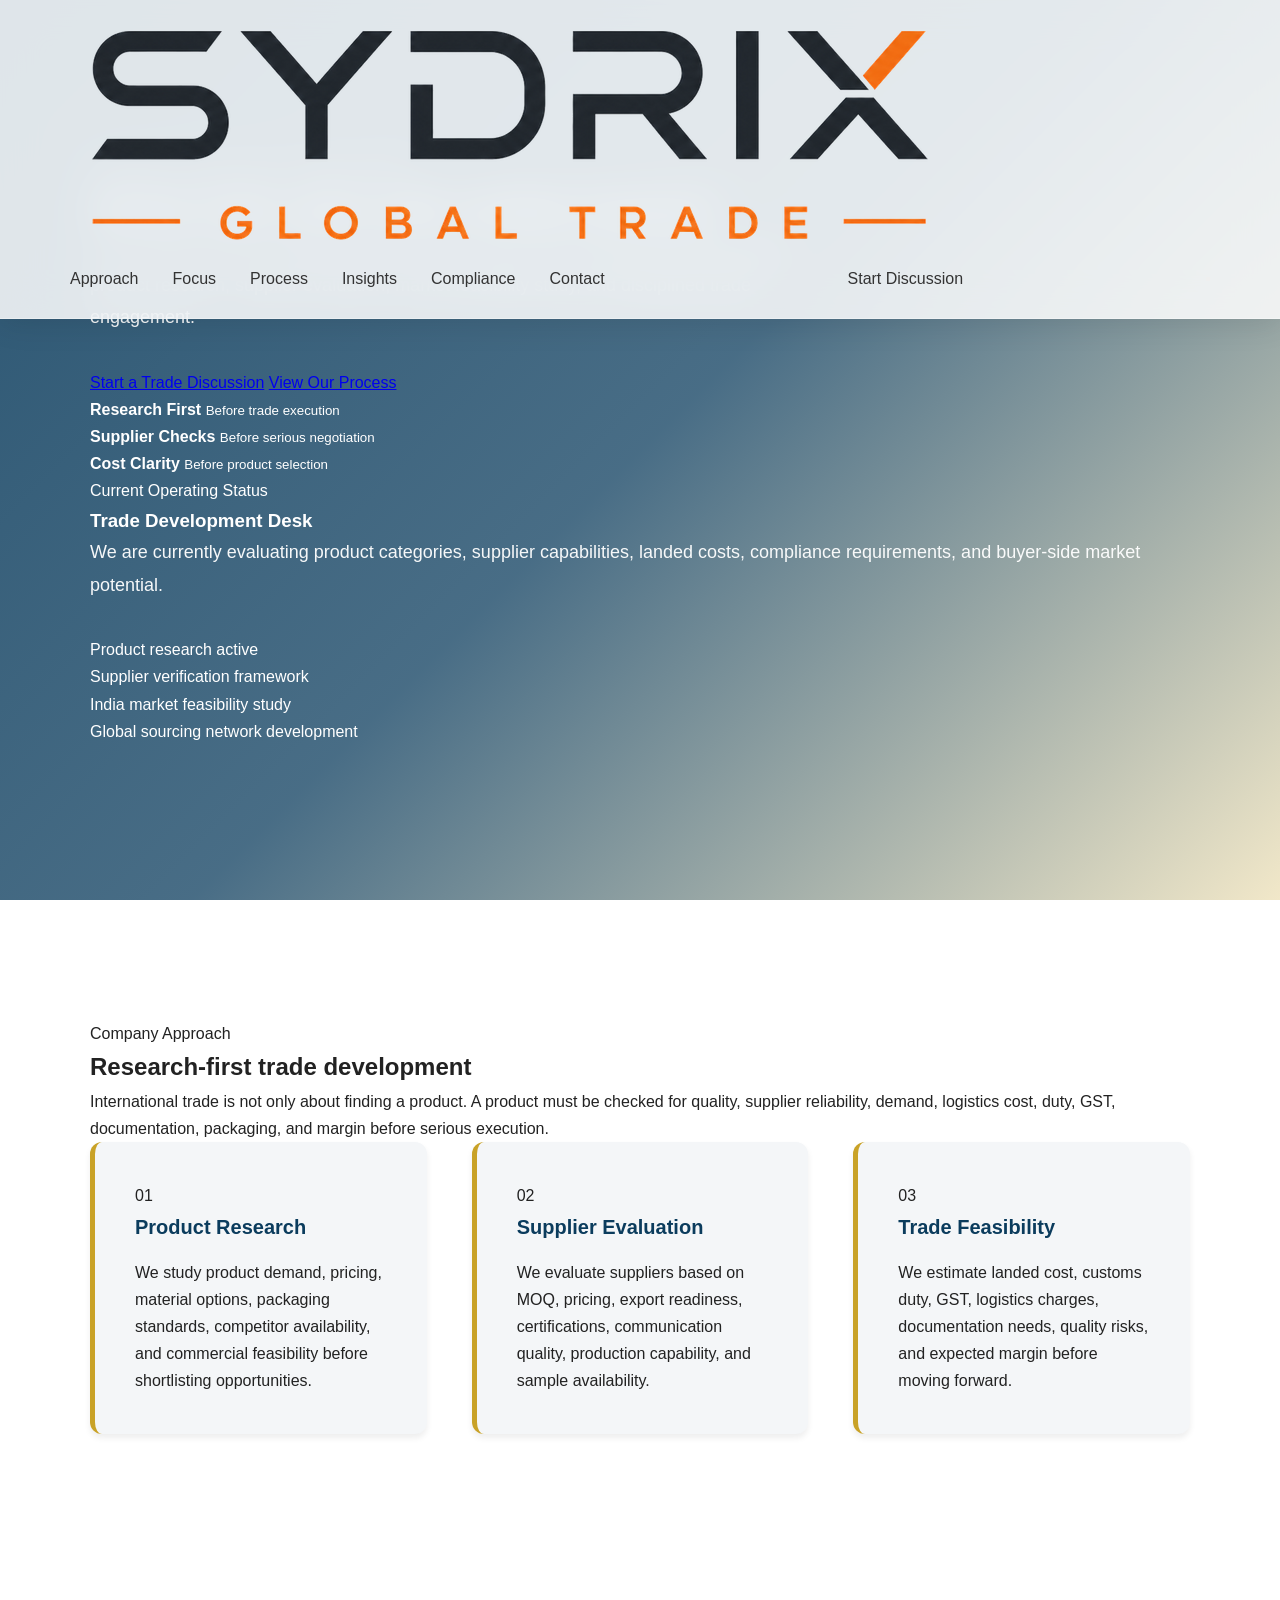
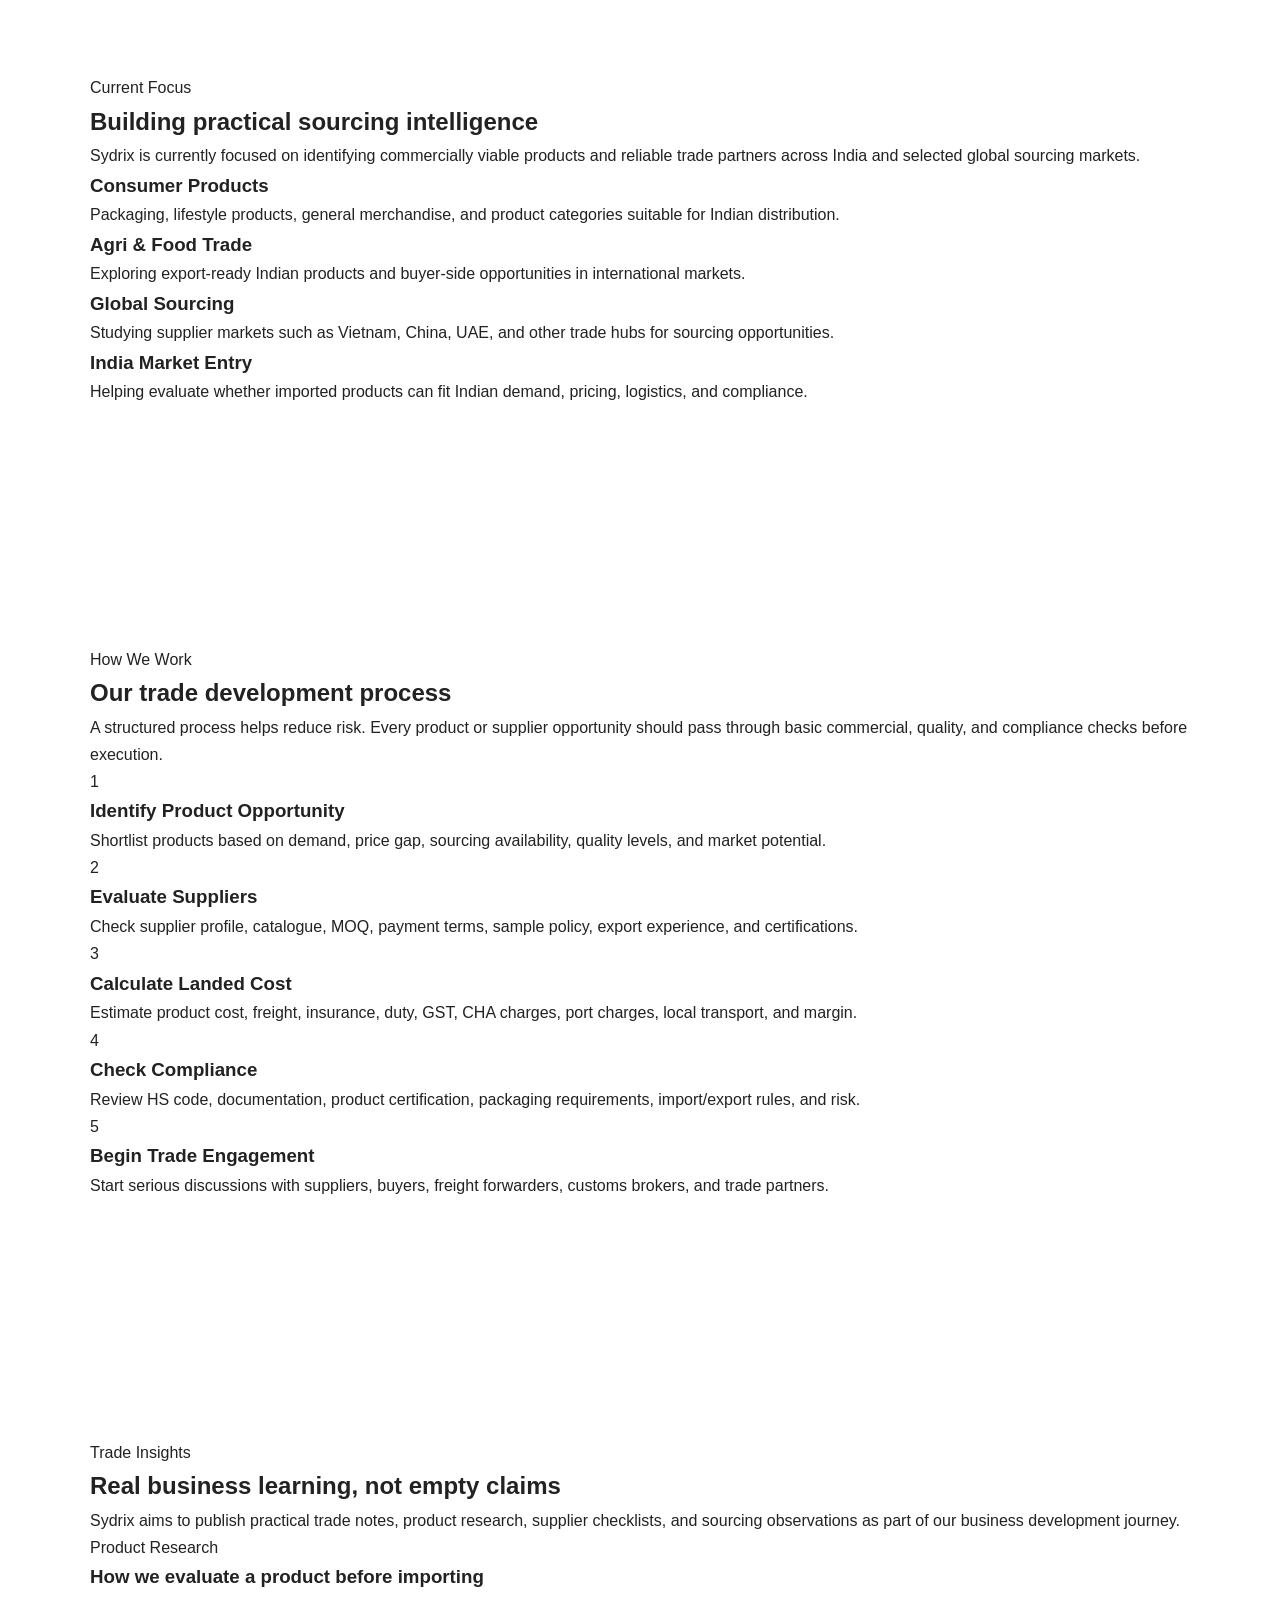
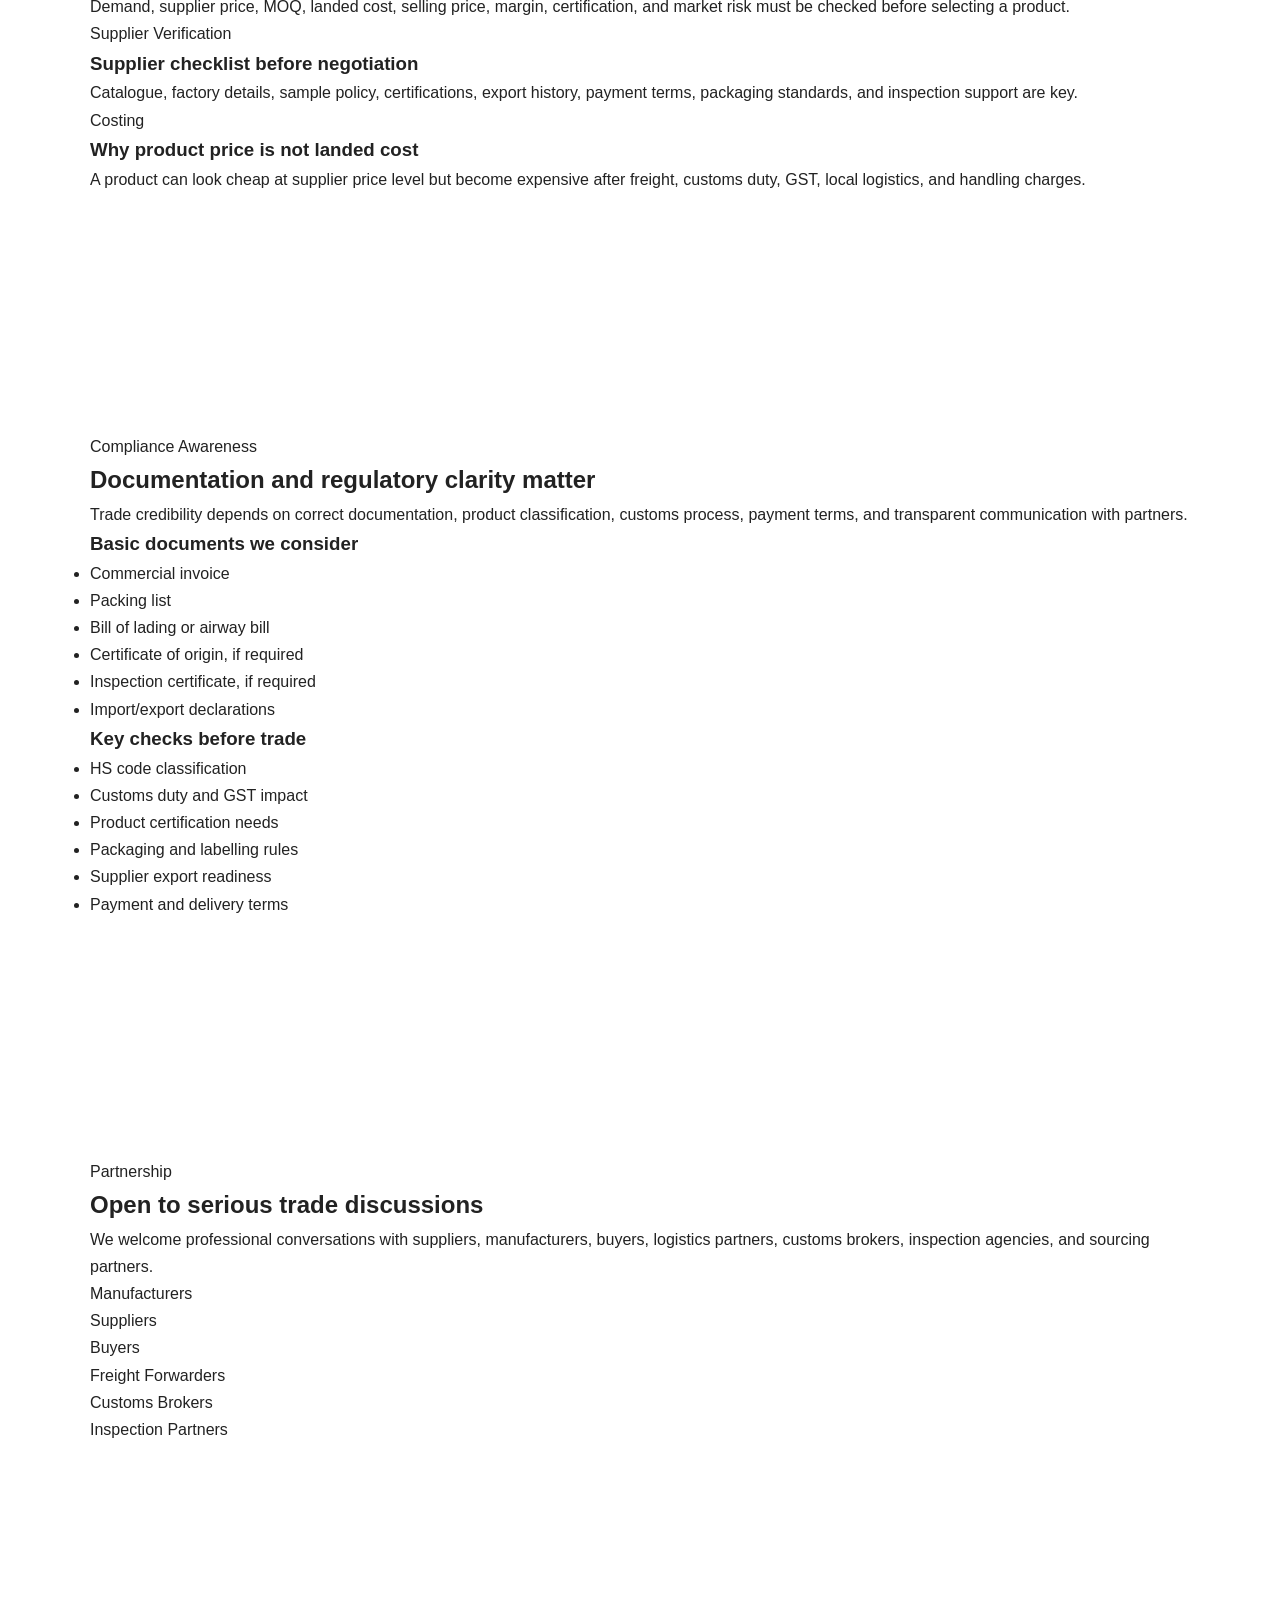
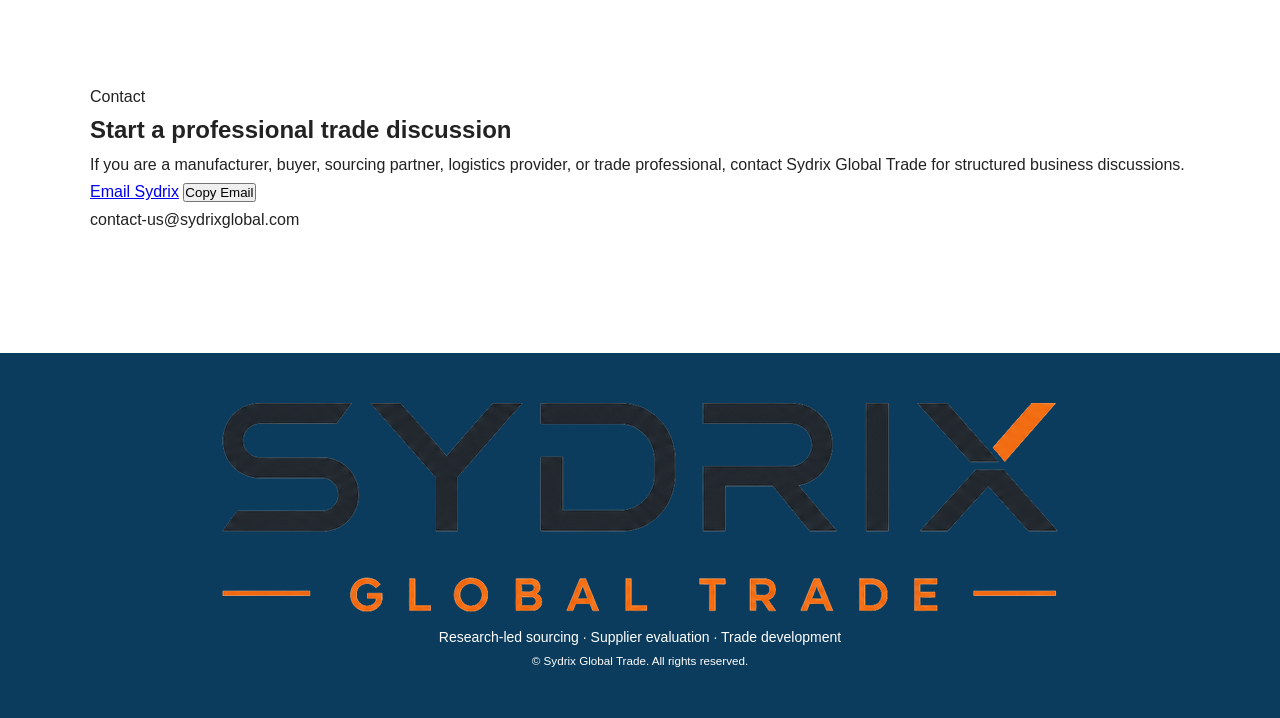
==== commit 92b7f29c: "Update index.html" ====
--- a/index.html
+++ b/index.html
@@ -3,207 +3,375 @@
 
 <head>
   <meta charset="UTF-8">
-  <title>Sydrix Global Trade</title>
+  <title>Sydrix Global Trade | Research-Led Global Sourcing</title>
   <meta name="viewport" content="width=device-width, initial-scale=1.0">
+  <meta name="description"
+    content="Sydrix Global Trade is a research-led sourcing and trade development company focused on product research, supplier evaluation, market feasibility, and global trade partnerships.">
 
   <!-- Fonts -->
+  <link rel="preconnect" href="https://fonts.googleapis.com">
+  <link rel="preconnect" href="https://fonts.gstatic.com" crossorigin>
   <link
-    href="https://fonts.googleapis.com/css2?family=Montserrat:wght@300;400;500;600&family=Playfair+Display:wght@500;600&display=swap"
+    href="https://fonts.googleapis.com/css2?family=Inter:wght@300;400;500;600;700;800&family=Space+Grotesk:wght@500;600;700&display=swap"
     rel="stylesheet">
 
   <link rel="stylesheet" href="style.css">
+  <script src="script.js" defer></script>
 </head>
 
 <body>
+  <div class="scroll-progress" id="scrollProgress"></div>
 
   <!-- NAVBAR -->
-  <nav>
-
-    <div class="logo">
-      <div class="logo-main">SYDRIX</div>
-      <div class="logo-sub">GLOBAL TRADE</div>
-    </div>
-
-    <div class="hamburger" onclick="toggleMenu()">
+  <nav class="navbar" id="navbar">
+    <a href="#home" class="logo" aria-label="Sydrix Global Trade Home">
+      <img src="sydrix-wordmark-option5-white.png" alt="Sydrix Global Trade" class="logo-img">
+    </a>
+
+    <ul class="nav-links" id="navLinks">
+      <li><a href="#approach">Approach</a></li>
+      <li><a href="#focus">Focus</a></li>
+      <li><a href="#process">Process</a></li>
+      <li><a href="#insights">Insights</a></li>
+      <li><a href="#compliance">Compliance</a></li>
+      <li><a href="#contact">Contact</a></li>
+    </ul>
+
+    <a href="mailto:contact-us@sydrixglobal.com" class="nav-cta">Start Discussion</a>
+
+    <button class="menu-btn" id="menuBtn" aria-label="Open menu" type="button">
       <span></span>
       <span></span>
       <span></span>
-    </div>
-
-    <ul id="navMenu">
-      <li><a href="#about" onclick="closeMenu()">Company</a></li>
-      <li><a href="#mission" onclick="closeMenu()">Mandate</a></li>
-      <li><a href="#compliance" onclick="closeMenu()">Compliance</a></li>
-      <li><a href="#engagement" onclick="closeMenu()">Engagement</a></li>
-    </ul>
-
+    </button>
   </nav>
 
-
   <!-- HERO -->
-  <!--
-    To change the hero background image:
-    1. Open style.css
-    2. Find the .hero section (around line 140)
-    3. Comment out the current background and uncomment your preferred option
-
-    Available options:
-    - Option 1: Shipping Containers at Port (Default)
-    - Option 2: Cargo Ship at Sea
-    - Option 3: Container Port Aerial View
-    - Option 4: Global Trade Network
-    - Option 5: Modern Cargo Terminal
-  -->
-  <section class="hero">
-
-    <div class="hero-content">
-      <h2>Facilitating Trusted Global Trade</h2>
-
-      <p>
-        Sydrix Global Trade is an international trading and sourcing organization that
-        connects manufacturers, suppliers, and markets across global supply chains.
-        By combining market intelligence, supplier verification, and disciplined trade
-        engagement, we support reliable import and export operations while building
-        long-term partnerships that strengthen international commerce.
-      </p>
-
-      <div class="hero-buttons">
-        <a href="#engagement" class="hero-btn hero-btn-primary">Start Partnership</a>
-        <a href="#about" class="hero-btn hero-btn-secondary">Learn More</a>
-      </div>
-    </div>
-
-    <div class="scroll-indicator" onclick="document.querySelector('#about').scrollIntoView({behavior: 'smooth'})">
-      <span>Scroll</span>
-    </div>
-
-  </section>
-
-
-  <!-- COMPANY -->
-  <section id="about">
-
-    <h2 class="section-title">Company Overview</h2>
-
-    <p class="section-text">
-      Sydrix Global Trade is a global sourcing and import development company focused on
-      bridging international manufacturers with opportunities in the Indian market.
-      Our operations are built on research-driven product evaluation, supplier credibility
-      verification, and long-term relationship building with trusted manufacturers
-      and logistics partners.
-
-      We aim to create reliable import channels by combining market intelligence,
-      structured supplier assessment, and disciplined trade practices. Our objective
-      is not only to source products, but to build sustainable global trade networks
-      that deliver long-term value to partners and customers.
-    </p>
-
-  </section>
-
-
-  <!-- OPERATING MANDATE -->
-  <section id="mission">
-
-    <h2 class="section-title">Operating Mandate</h2>
-
-    <div class="cards">
-
-      <div class="card">
-        <h3>Market & Product Research</h3>
-        <p>
-          Comprehensive analysis of product demand, competitive pricing,
-          market feasibility, and growth potential within the Indian market.
-        </p>
-      </div>
-
-      <div class="card">
-        <h3>Supplier Verification</h3>
-        <p>
-          Identification and evaluation of manufacturers based on production
-          capacity, certifications, reliability, and international trade readiness.
-        </p>
-      </div>
-
-      <div class="card">
-        <h3>Strategic Trade Partnerships</h3>
-        <p>
-          Building long-term sourcing relationships with manufacturers and
-          trade partners to ensure consistent supply and operational stability.
-        </p>
-      </div>
-
-    </div>
-
-  </section>
-
+  <header class="hero" id="home">
+    <div class="hero-bg-shape shape-one"></div>
+    <div class="hero-bg-shape shape-two"></div>
+
+    <div class="hero-grid">
+      <div class="hero-content reveal">
+        <div class="eyebrow">India-based · Research-led · Global sourcing</div>
+
+        <h1>
+          Global trade starts with
+          <span>verified research.</span>
+        </h1>
+
+        <p>
+          Sydrix Global Trade is building structured import-export and sourcing channels through product research,
+          supplier evaluation, market feasibility study, and disciplined trade engagement.
+        </p>
+
+        <div class="hero-actions">
+          <a href="mailto:contact-us@sydrixglobal.com" class="btn primary-btn">Start a Trade Discussion</a>
+          <a href="#process" class="btn secondary-btn">View Our Process</a>
+        </div>
+
+        <div class="trust-row">
+          <div>
+            <strong>Research First</strong>
+            <small>Before trade execution</small>
+          </div>
+          <div>
+            <strong>Supplier Checks</strong>
+            <small>Before serious negotiation</small>
+          </div>
+          <div>
+            <strong>Cost Clarity</strong>
+            <small>Before product selection</small>
+          </div>
+        </div>
+      </div>
+
+      <div class="hero-card reveal">
+        <div class="card-label">Current Operating Status</div>
+        <h3>Trade Development Desk</h3>
+
+        <p>
+          We are currently evaluating product categories, supplier capabilities, landed costs, compliance requirements,
+          and buyer-side market potential.
+        </p>
+
+        <div class="status-list">
+          <div><span></span>Product research active</div>
+          <div><span></span>Supplier verification framework</div>
+          <div><span></span>India market feasibility study</div>
+          <div><span></span>Global sourcing network development</div>
+        </div>
+      </div>
+    </div>
+  </header>
+
+  <!-- APPROACH -->
+  <section id="approach" class="section">
+    <div class="section-heading reveal">
+      <span class="section-kicker">Company Approach</span>
+      <h2>Research-first trade development</h2>
+      <p>
+        International trade is not only about finding a product. A product must be checked for quality, supplier
+        reliability, demand, logistics cost, duty, GST, documentation, packaging, and margin before serious execution.
+      </p>
+    </div>
+
+    <div class="cards three-grid">
+      <div class="card reveal">
+        <div class="icon-box">01</div>
+        <h3>Product Research</h3>
+        <p>
+          We study product demand, pricing, material options, packaging standards, competitor availability, and
+          commercial feasibility before shortlisting opportunities.
+        </p>
+      </div>
+
+      <div class="card reveal">
+        <div class="icon-box">02</div>
+        <h3>Supplier Evaluation</h3>
+        <p>
+          We evaluate suppliers based on MOQ, pricing, export readiness, certifications, communication quality,
+          production capability, and sample availability.
+        </p>
+      </div>
+
+      <div class="card reveal">
+        <div class="icon-box">03</div>
+        <h3>Trade Feasibility</h3>
+        <p>
+          We estimate landed cost, customs duty, GST, logistics charges, documentation needs, quality risks, and
+          expected
+          margin before moving forward.
+        </p>
+      </div>
+    </div>
+  </section>
+
+  <!-- FOCUS -->
+  <section id="focus" class="section dark-section">
+    <div class="section-heading reveal">
+      <span class="section-kicker">Current Focus</span>
+      <h2>Building practical sourcing intelligence</h2>
+      <p>
+        Sydrix is currently focused on identifying commercially viable products and reliable trade partners across India
+        and selected global sourcing markets.
+      </p>
+    </div>
+
+    <div class="focus-grid">
+      <div class="focus-card reveal">
+        <h3>Consumer Products</h3>
+        <p>Packaging, lifestyle products, general merchandise, and product categories suitable for Indian distribution.
+        </p>
+      </div>
+
+      <div class="focus-card reveal">
+        <h3>Agri & Food Trade</h3>
+        <p>Exploring export-ready Indian products and buyer-side opportunities in international markets.</p>
+      </div>
+
+      <div class="focus-card reveal">
+        <h3>Global Sourcing</h3>
+        <p>Studying supplier markets such as Vietnam, China, UAE, and other trade hubs for sourcing opportunities.</p>
+      </div>
+
+      <div class="focus-card reveal">
+        <h3>India Market Entry</h3>
+        <p>Helping evaluate whether imported products can fit Indian demand, pricing, logistics, and compliance.</p>
+      </div>
+    </div>
+  </section>
+
+  <!-- PROCESS -->
+  <section id="process" class="section">
+    <div class="section-heading reveal">
+      <span class="section-kicker">How We Work</span>
+      <h2>Our trade development process</h2>
+      <p>
+        A structured process helps reduce risk. Every product or supplier opportunity should pass through basic
+        commercial, quality, and compliance checks before execution.
+      </p>
+    </div>
+
+    <div class="process-timeline">
+      <div class="process-step reveal">
+        <div class="step-number">1</div>
+        <div>
+          <h3>Identify Product Opportunity</h3>
+          <p>Shortlist products based on demand, price gap, sourcing availability, quality levels, and market potential.
+          </p>
+        </div>
+      </div>
+
+      <div class="process-step reveal">
+        <div class="step-number">2</div>
+        <div>
+          <h3>Evaluate Suppliers</h3>
+          <p>Check supplier profile, catalogue, MOQ, payment terms, sample policy, export experience, and
+            certifications.</p>
+        </div>
+      </div>
+
+      <div class="process-step reveal">
+        <div class="step-number">3</div>
+        <div>
+          <h3>Calculate Landed Cost</h3>
+          <p>Estimate product cost, freight, insurance, duty, GST, CHA charges, port charges, local transport, and
+            margin.</p>
+        </div>
+      </div>
+
+      <div class="process-step reveal">
+        <div class="step-number">4</div>
+        <div>
+          <h3>Check Compliance</h3>
+          <p>Review HS code, documentation, product certification, packaging requirements, import/export rules, and
+            risk.</p>
+        </div>
+      </div>
+
+      <div class="process-step reveal">
+        <div class="step-number">5</div>
+        <div>
+          <h3>Begin Trade Engagement</h3>
+          <p>Start serious discussions with suppliers, buyers, freight forwarders, customs brokers, and trade partners.
+          </p>
+        </div>
+      </div>
+    </div>
+  </section>
+
+  <!-- INSIGHTS -->
+  <section id="insights" class="section light-section">
+    <div class="section-heading reveal">
+      <span class="section-kicker">Trade Insights</span>
+      <h2>Real business learning, not empty claims</h2>
+      <p>
+        Sydrix aims to publish practical trade notes, product research, supplier checklists, and sourcing observations
+        as part of our business development journey.
+      </p>
+    </div>
+
+    <div class="insight-grid">
+      <article class="insight-card reveal">
+        <span>Product Research</span>
+        <h3>How we evaluate a product before importing</h3>
+        <p>
+          Demand, supplier price, MOQ, landed cost, selling price, margin, certification, and market risk must be
+          checked
+          before selecting a product.
+        </p>
+      </article>
+
+      <article class="insight-card reveal">
+        <span>Supplier Verification</span>
+        <h3>Supplier checklist before negotiation</h3>
+        <p>
+          Catalogue, factory details, sample policy, certifications, export history, payment terms, packaging standards,
+          and inspection support are key.
+        </p>
+      </article>
+
+      <article class="insight-card reveal">
+        <span>Costing</span>
+        <h3>Why product price is not landed cost</h3>
+        <p>
+          A product can look cheap at supplier price level but become expensive after freight, customs duty, GST, local
+          logistics, and handling charges.
+        </p>
+      </article>
+    </div>
+  </section>
 
   <!-- COMPLIANCE -->
-  <section id="compliance">
-
-    <h2 class="section-title">Compliance</h2>
-
-    <p class="section-text">
-      International trade requires strict adherence to regulatory standards,
-      documentation accuracy, and import compliance procedures. Sydrix Global Trade
-      prioritizes structured evaluation of customs regulations, certification
-      requirements, and documentation protocols to ensure smooth and compliant
-      import operations.
-    </p>
-
-  </section>
-
+  <section id="compliance" class="section">
+    <div class="section-heading reveal">
+      <span class="section-kicker">Compliance Awareness</span>
+      <h2>Documentation and regulatory clarity matter</h2>
+      <p>
+        Trade credibility depends on correct documentation, product classification, customs process, payment terms, and
+        transparent communication with partners.
+      </p>
+    </div>
+
+    <div class="compliance-layout">
+      <div class="compliance-card reveal">
+        <h3>Basic documents we consider</h3>
+        <ul>
+          <li>Commercial invoice</li>
+          <li>Packing list</li>
+          <li>Bill of lading or airway bill</li>
+          <li>Certificate of origin, if required</li>
+          <li>Inspection certificate, if required</li>
+          <li>Import/export declarations</li>
+        </ul>
+      </div>
+
+      <div class="compliance-card reveal">
+        <h3>Key checks before trade</h3>
+        <ul>
+          <li>HS code classification</li>
+          <li>Customs duty and GST impact</li>
+          <li>Product certification needs</li>
+          <li>Packaging and labelling rules</li>
+          <li>Supplier export readiness</li>
+          <li>Payment and delivery terms</li>
+        </ul>
+      </div>
+    </div>
+  </section>
 
   <!-- ENGAGEMENT -->
-  <section id="engagement">
-
-    <h2 class="section-title">Engagement</h2>
-
-    <p class="section-text">
-      We engage with global manufacturers, sourcing agents, and logistics partners
-      through professional and transparent communication. Our approach focuses on
-      long-term collaboration, clear commercial alignment, and the development of
-      trust-based partnerships that support sustainable international trade.
-    </p>
-
-  </section>
-
-
-  <!-- CTA -->
-  <section class="cta-section">
-
-    <h3>Start a Trade Partnership</h3>
-
-    <p>
-      If you are a manufacturer, sourcing partner, or logistics provider
-      interested in exploring collaboration opportunities with Sydrix Global Trade,
-      we welcome professional discussions to build long-term global trade relationships.
-    </p>
-
-    <a class="cta-btn" id="initiateDiscussionBtn">Initiate Discussion</a>
-
-  </section>
-
-
-  <!-- EMAIL POPUP MODAL -->
-  <div id="emailPopup" class="popup-overlay">
-    <div class="popup-content">
-      <span class="popup-close">&times;</span>
-      <h3>Contact Us</h3>
-      <p>Reach out to us at:</p>
-      <div class="email-display">
-        <a href="mailto:contact-us@sydrixglobal.com">contact-us@sydrixglobal.com</a>
-      </div>
-    </div>
-  </div>
-
+  <section class="section dark-section">
+    <div class="section-heading reveal">
+      <span class="section-kicker">Partnership</span>
+      <h2>Open to serious trade discussions</h2>
+      <p>
+        We welcome professional conversations with suppliers, manufacturers, buyers, logistics partners, customs
+        brokers,
+        inspection agencies, and sourcing partners.
+      </p>
+    </div>
+
+    <div class="partner-strip reveal">
+      <div>Manufacturers</div>
+      <div>Suppliers</div>
+      <div>Buyers</div>
+      <div>Freight Forwarders</div>
+      <div>Customs Brokers</div>
+      <div>Inspection Partners</div>
+    </div>
+  </section>
+
+  <!-- CONTACT -->
+  <section id="contact" class="contact-section">
+    <div class="contact-card reveal">
+      <span class="section-kicker">Contact</span>
+      <h2>Start a professional trade discussion</h2>
+      <p>
+        If you are a manufacturer, buyer, sourcing partner, logistics provider, or trade professional, contact Sydrix
+        Global Trade for structured business discussions.
+      </p>
+
+      <div class="contact-actions">
+        <a href="mailto:contact-us@sydrixglobal.com" class="btn primary-btn">Email Sydrix</a>
+        <button class="btn secondary-btn" id="copyEmail" type="button">Copy Email</button>
+      </div>
+
+      <div class="email-line">contact-us@sydrixglobal.com</div>
+    </div>
+  </section>
 
   <!-- FOOTER -->
   <footer>
-    Sydrix Global Trade · Innovation. Connectivity. Boundless trade
+    <div class="footer-logo-box">
+      <img src="sydrix-wordmark-option5-white.png" alt="Sydrix Global Trade" class="footer-logo-img">
+    </div>
+
+    <p>Research-led sourcing · Supplier evaluation · Trade development</p>
+
+    <small>© <span id="year"></span> Sydrix Global Trade. All rights reserved.</small>
   </footer>
-
-  <script src="script.js"></script>
-
 </body>
 
 </html>
--- a/style.css
+++ b/style.css
@@ -525,6 +525,100 @@
   text-align: center;
   padding: 45px;
   font-size: 14px;
+}
+
+
+/* EMAIL POPUP MODAL */
+
+.popup-overlay {
+  position: fixed;
+  top: 0;
+  left: 0;
+  width: 100%;
+  height: 100%;
+  background: rgba(0, 0, 0, 0.7);
+  backdrop-filter: blur(5px);
+  -webkit-backdrop-filter: blur(5px);
+  display: flex;
+  justify-content: center;
+  align-items: center;
+  z-index: 2000;
+  opacity: 0;
+  visibility: hidden;
+  transition: all 0.3s ease;
+}
+
+.popup-overlay.active {
+  opacity: 1;
+  visibility: visible;
+}
+
+.popup-content {
+  background: white;
+  padding: 50px 60px;
+  border-radius: 15px;
+  box-shadow: 0 20px 60px rgba(0, 0, 0, 0.3);
+  position: relative;
+  max-width: 500px;
+  width: 90%;
+  text-align: center;
+  transform: scale(0.8);
+  transition: transform 0.3s ease;
+}
+
+.popup-overlay.active .popup-content {
+  transform: scale(1);
+}
+
+.popup-close {
+  position: absolute;
+  top: 20px;
+  right: 25px;
+  font-size: 32px;
+  color: #999;
+  cursor: pointer;
+  transition: all 0.3s ease;
+  line-height: 1;
+  font-weight: 300;
+}
+
+.popup-close:hover {
+  color: var(--primary);
+  transform: rotate(90deg);
+}
+
+.popup-content h3 {
+  font-family: 'Playfair Display', serif;
+  color: var(--primary);
+  font-size: 32px;
+  margin-bottom: 15px;
+}
+
+.popup-content p {
+  color: #666;
+  font-size: 16px;
+  margin-bottom: 25px;
+}
+
+.email-display {
+  background: var(--light);
+  padding: 20px 30px;
+  border-radius: 8px;
+  border-left: 4px solid var(--accent);
+  margin-top: 20px;
+}
+
+.email-display a {
+  color: var(--primary);
+  font-size: 18px;
+  font-weight: 600;
+  text-decoration: none;
+  transition: color 0.3s ease;
+  word-break: break-all;
+}
+
+.email-display a:hover {
+  color: var(--accent);
 }
 
 
@@ -730,6 +824,23 @@
   .stat-label {
     font-size: 14px;
   }
+
+  .popup-content {
+    padding: 40px 30px;
+    width: 95%;
+  }
+
+  .popup-content h3 {
+    font-size: 26px;
+  }
+
+  .popup-content p {
+    font-size: 15px;
+  }
+
+  .email-display a {
+    font-size: 16px;
+  }
 }
 
 /* Small Mobile Screens (up to 480px) */
@@ -799,4 +910,30 @@
     padding: 12px 28px;
     font-size: 14px;
   }
-}
+
+  .popup-content {
+    padding: 35px 25px;
+  }
+
+  .popup-content h3 {
+    font-size: 22px;
+  }
+
+  .popup-content p {
+    font-size: 14px;
+  }
+
+  .email-display {
+    padding: 15px 20px;
+  }
+
+  .email-display a {
+    font-size: 14px;
+  }
+
+  .popup-close {
+    font-size: 28px;
+    top: 15px;
+    right: 20px;
+  }
+}
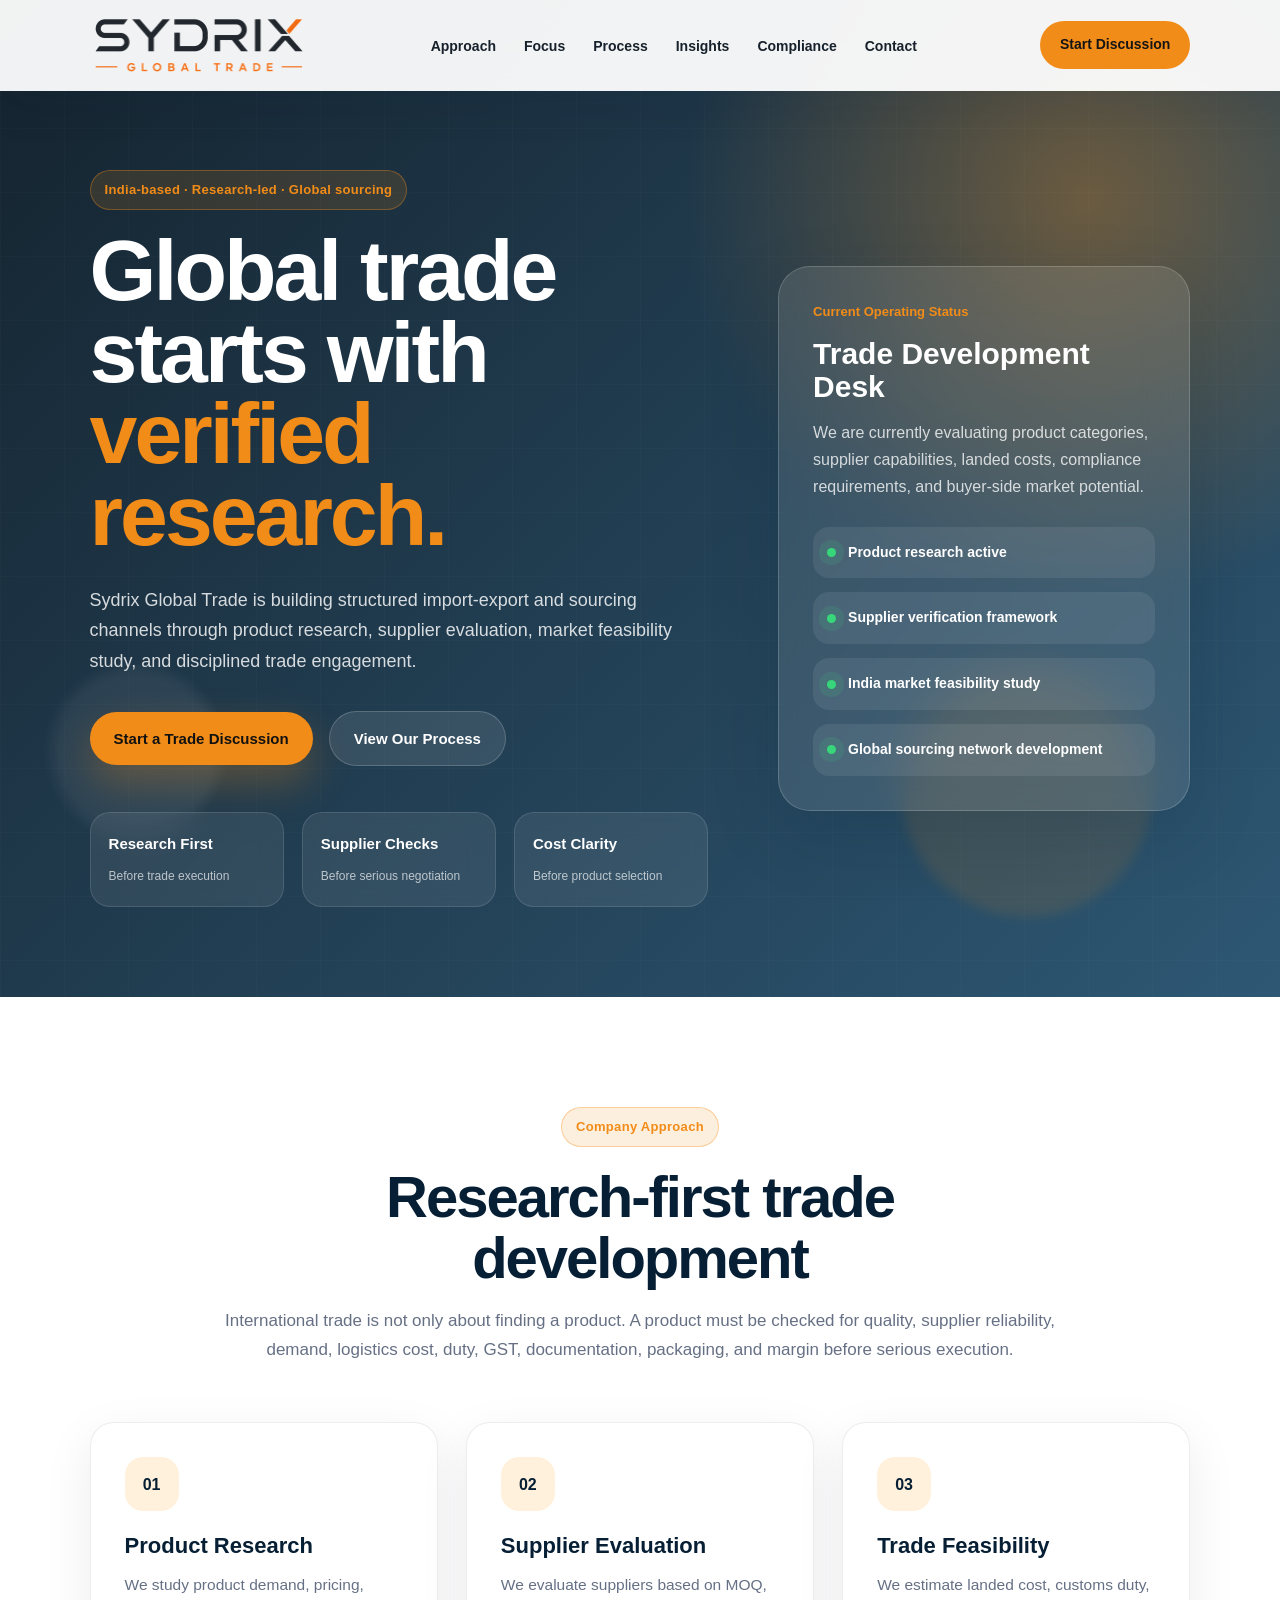
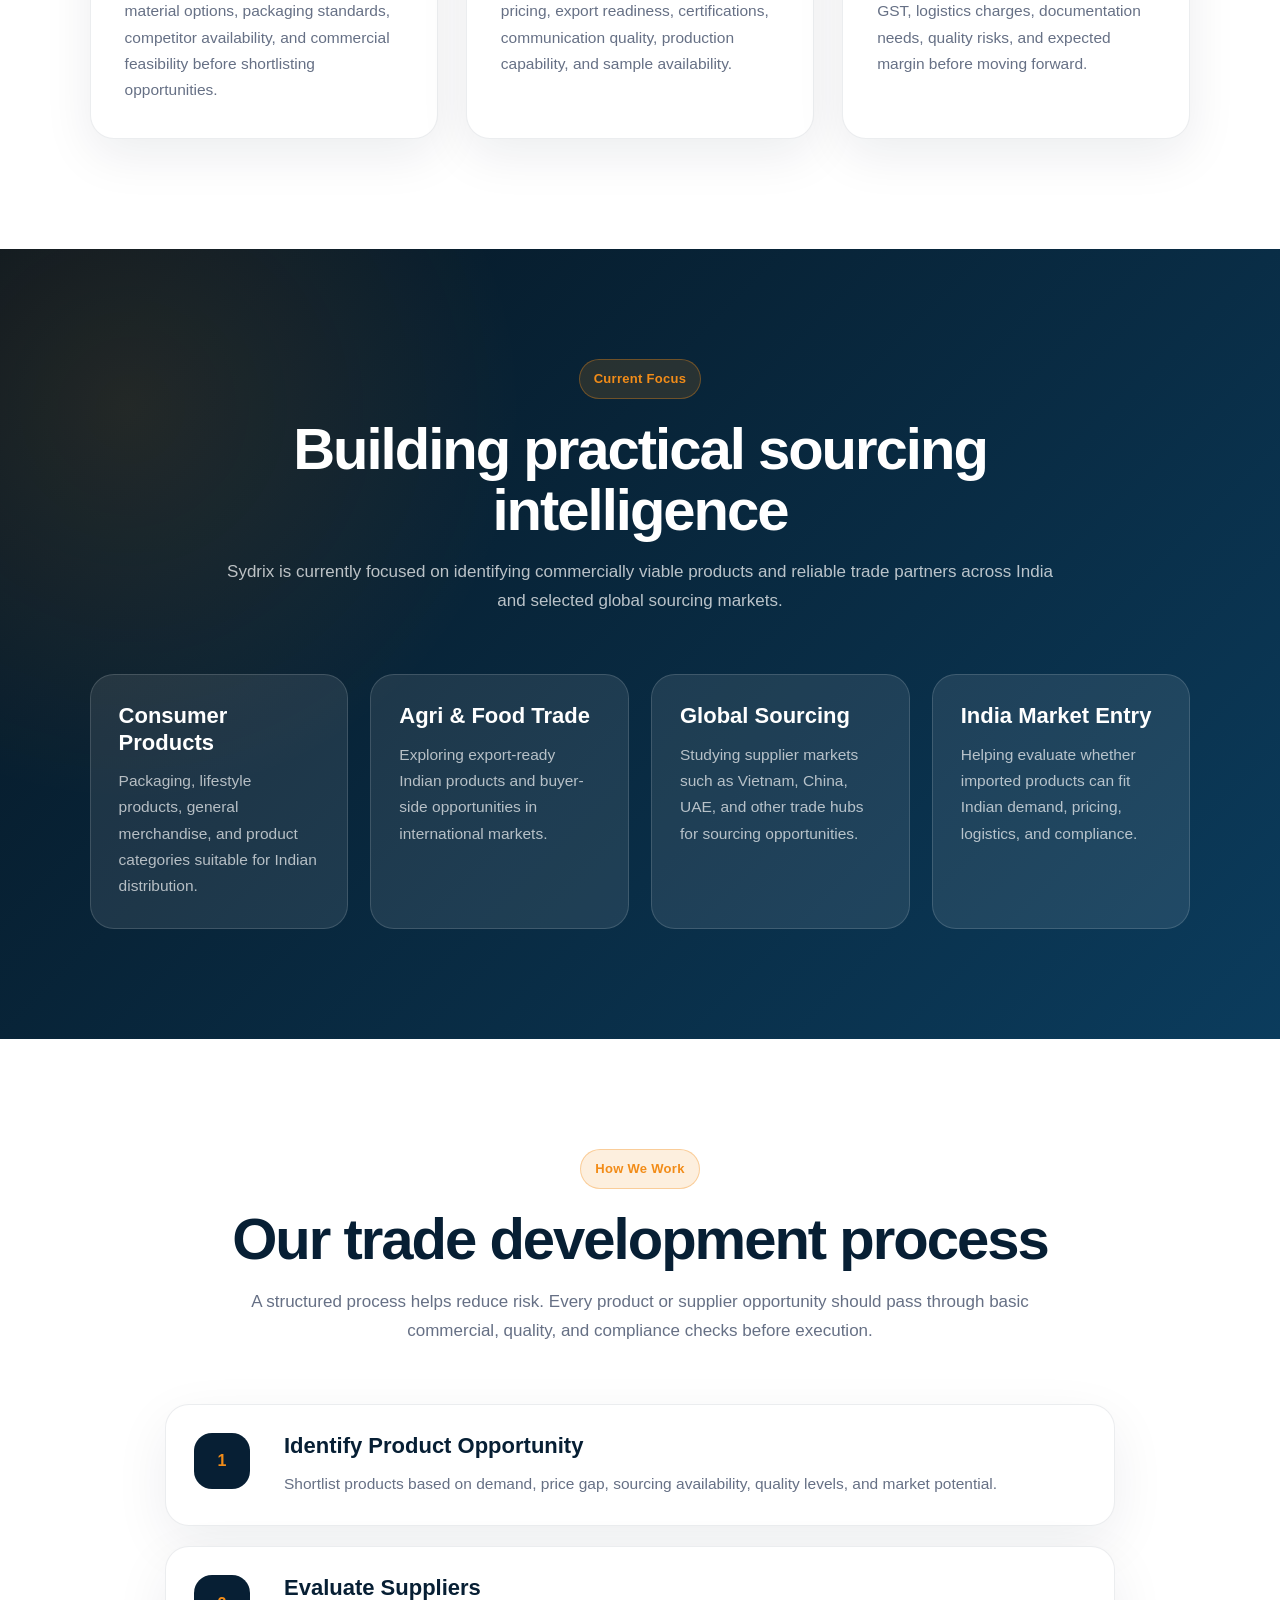
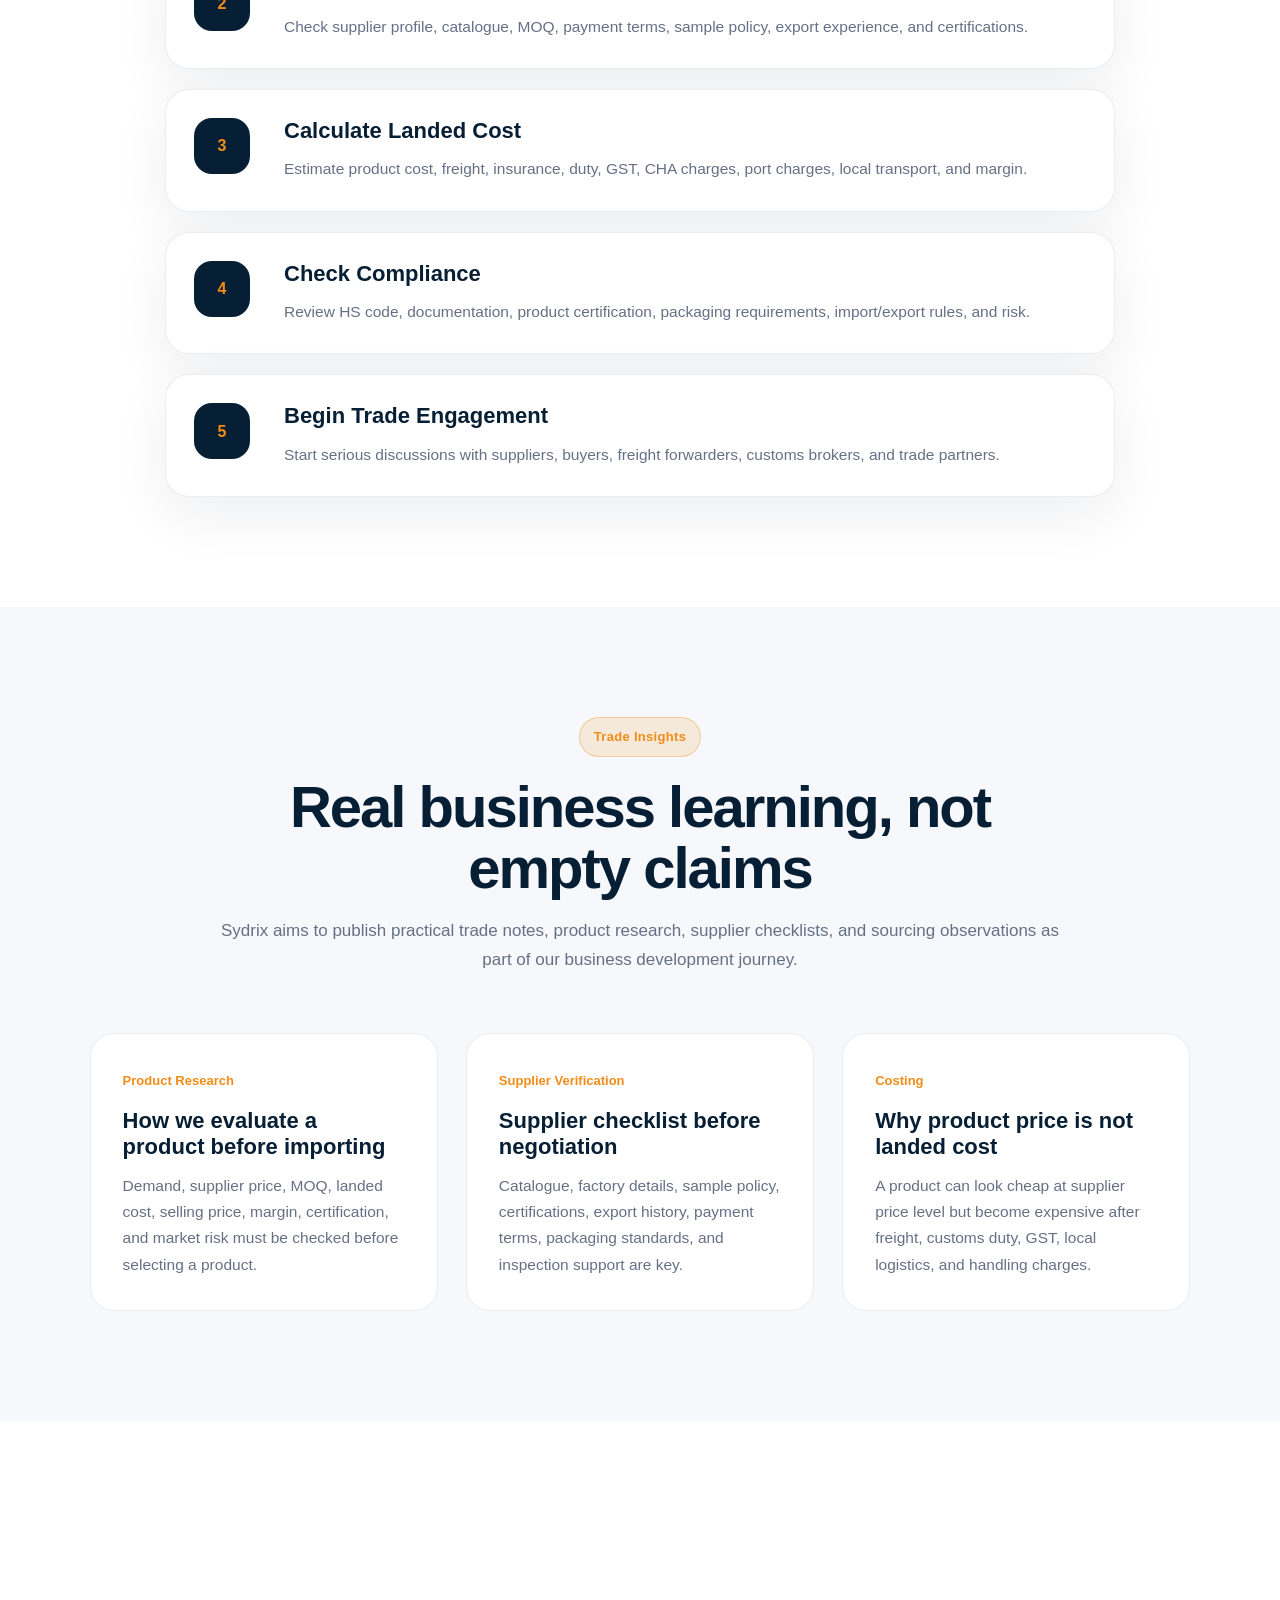
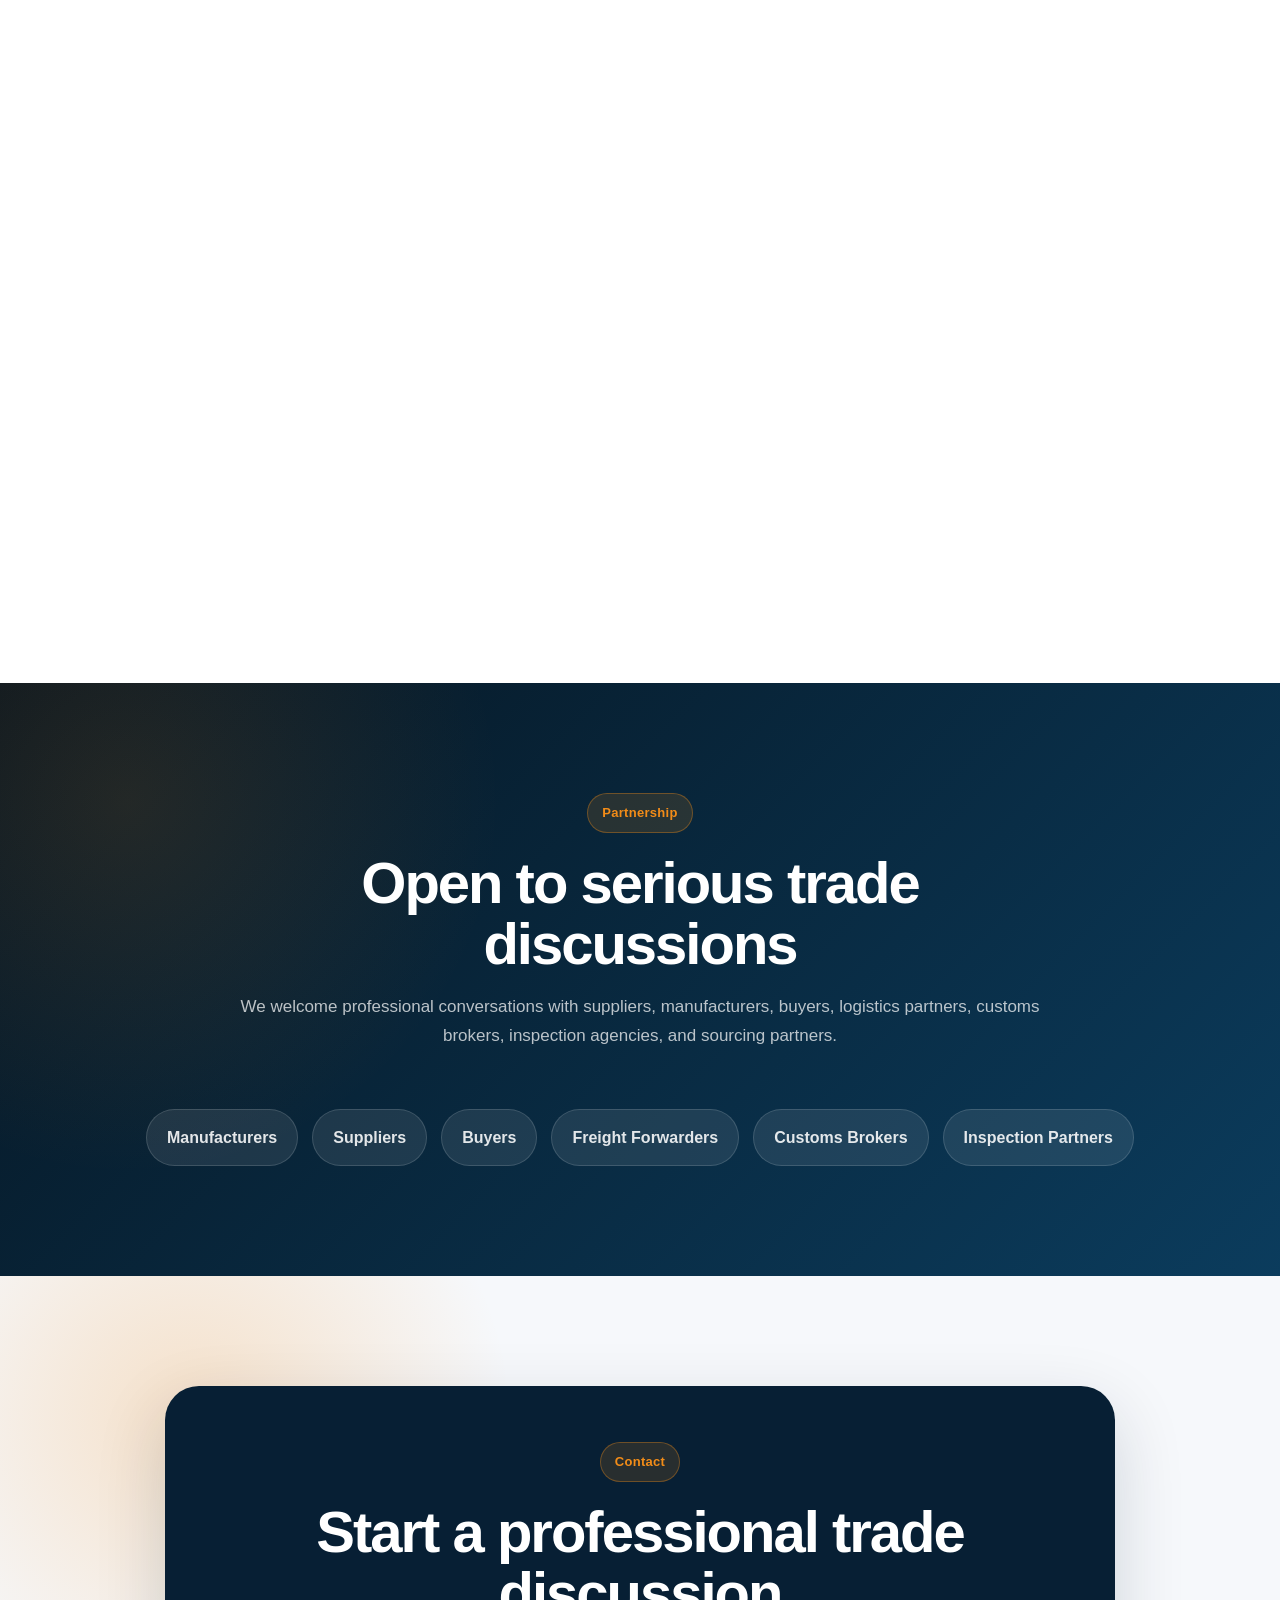
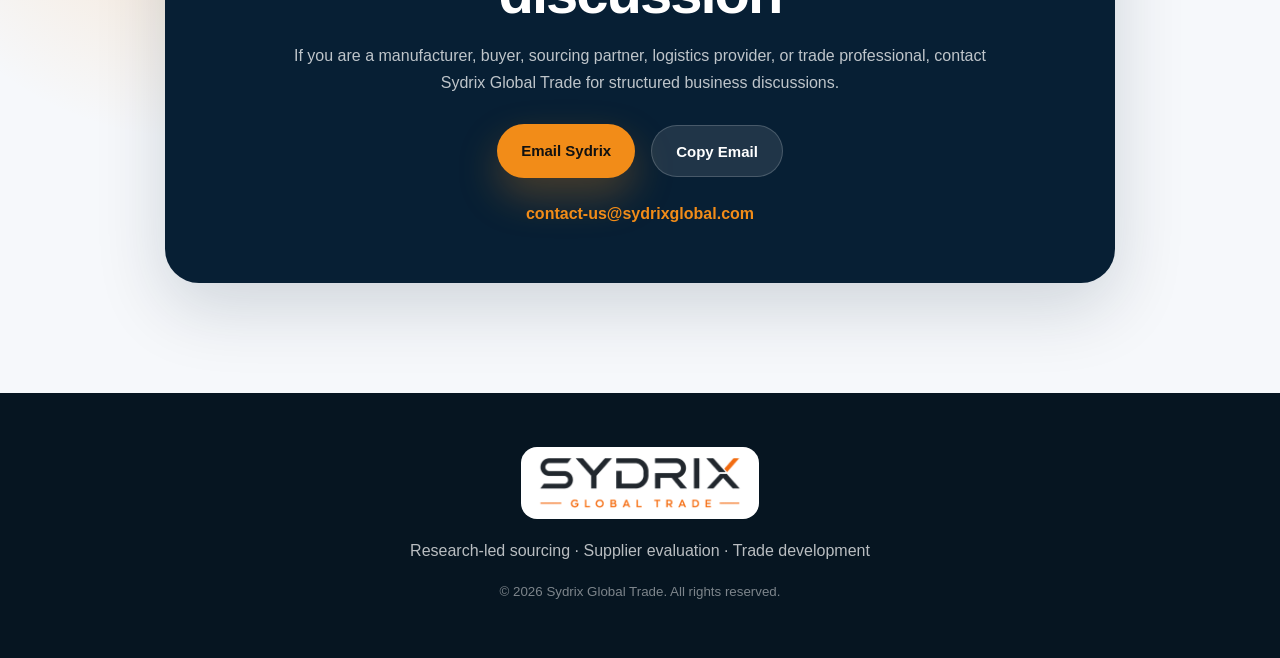
==== commit 999b7a18: "Update index.html" ====
--- a/index.html
+++ b/index.html
@@ -4,9 +4,13 @@
 <head>
   <meta charset="UTF-8">
   <title>Sydrix Global Trade | Research-Led Global Sourcing</title>
-  <meta name="viewport" content="width=device-width, initial-scale=1.0">
+  <meta name="viewport" content="width=device-width, initial-scale=1.0, maximum-scale=5.0, user-scalable=yes">
   <meta name="description"
     content="Sydrix Global Trade is a research-led sourcing and trade development company focused on product research, supplier evaluation, market feasibility, and global trade partnerships.">
+  <meta name="theme-color" content="#071f34">
+  <meta name="mobile-web-app-capable" content="yes">
+  <meta name="apple-mobile-web-app-capable" content="yes">
+  <meta name="apple-mobile-web-app-status-bar-style" content="black-translucent">
 
   <!-- Fonts -->
   <link rel="preconnect" href="https://fonts.googleapis.com">
--- a/style.css
+++ b/style.css
@@ -1,7 +1,17 @@
 :root {
-  --primary: #0b3c5d;
-  --accent: #c9a227;
-  --light: #f4f6f8;
+  --primary: #071f34;
+  --primary-soft: #0b3c5d;
+  --accent: #f28c18;
+  --accent-soft: #fff1dc;
+  --dark: #061521;
+  --text: #17212b;
+  --muted: #667085;
+  --light: #f6f8fb;
+  --white: #ffffff;
+  --glass: rgba(255, 255, 255, 0.12);
+  --border: rgba(255, 255, 255, 0.16);
+  --shadow: 0 24px 70px rgba(7, 31, 52, 0.16);
+  --radius: 24px;
 }
 
 * {
@@ -10,930 +20,866 @@
   box-sizing: border-box;
 }
 
+html {
+  scroll-behavior: smooth;
+}
+
 body {
-  font-family: 'Montserrat', sans-serif;
-  color: #222;
+  font-family: 'Inter', sans-serif;
+  color: var(--text);
+  background: var(--white);
   line-height: 1.7;
-}
-
+  overflow-x: hidden;
+}
+
+a {
+  text-decoration: none;
+  color: inherit;
+}
+
+button {
+  font-family: inherit;
+}
+
+.scroll-progress {
+  position: fixed;
+  top: 0;
+  left: 0;
+  height: 4px;
+  width: 0%;
+  background: linear-gradient(90deg, var(--accent), #ffb45b);
+  z-index: 2000;
+}
 
 /* NAVBAR */
 
-nav {
+.navbar {
   position: fixed;
   top: 0;
   width: 100%;
-  background: rgba(255, 255, 255, 0.85);
-  backdrop-filter: blur(20px);
-  -webkit-backdrop-filter: blur(20px);
+  min-height: auto;
+  padding: 18px 7%;
   display: flex;
+  align-items: center;
   justify-content: space-between;
-  align-items: center;
-  padding: 18px 70px;
-  box-shadow: 0 4px 30px rgba(0, 0, 0, 0.1);
-  z-index: 1000;
-  flex-wrap: wrap;
-  transition: all 0.3s ease;
-  border-bottom: 1px solid rgba(255, 255, 255, 0.3);
-}
-
-nav.scrolled {
-  background: rgba(255, 255, 255, 0.95);
-  backdrop-filter: blur(25px);
-  -webkit-backdrop-filter: blur(25px);
-  box-shadow: 0 8px 32px rgba(0, 0, 0, 0.12);
-  padding: 14px 70px;
-}
-
-nav ul {
+  gap: 28px;
+  z-index: 1500;
+  background: rgba(255, 255, 255, 0.94);
+  backdrop-filter: blur(18px);
+  box-shadow: 0 14px 45px rgba(7, 31, 52, 0.08);
+  transition: 0.35s ease;
+}
+
+.navbar.scrolled {
+  min-height: auto;
+  background: rgba(255, 255, 255, 0.98);
+  box-shadow: 0 18px 50px rgba(7, 31, 52, 0.12);
+}
+
+.logo {
+  display: inline-flex;
+  align-items: center;
+  flex: 0 0 auto;
+  padding: 0;
+  line-height: 1;
+}
+
+.logo-img {
+  display: block;
+  width: 218px;
+  height: auto;
+  object-fit: contain;
+}
+
+.navbar.scrolled .logo-img {
+  width: 200px;
+}
+
+.nav-links {
+  list-style: none;
   display: flex;
-  list-style: none;
-  gap: 34px;
-  flex-wrap: wrap;
-}
-
-nav a {
-  text-decoration: none;
-  color: #333;
-  font-weight: 500;
+  align-items: center;
+  justify-content: center;
+  gap: 28px;
+}
+
+.nav-links a {
+  color: var(--text);
+  font-size: 14px;
+  font-weight: 700;
+  transition: 0.25s ease;
   position: relative;
-  padding: 8px 0;
-  transition: color 0.3s ease;
-}
-
-nav a::after {
-  content: '';
+}
+
+.nav-links a::after {
+  content: "";
   position: absolute;
-  bottom: 0;
   left: 0;
+  bottom: -7px;
+  height: 2px;
   width: 0;
+  background: var(--accent);
+  transition: 0.25s ease;
+}
+
+.nav-links a:hover::after,
+.nav-links a.active::after {
+  width: 100%;
+}
+
+.nav-links a:hover,
+.nav-links a.active {
+  color: var(--accent);
+}
+
+.nav-cta {
+  padding: 12px 20px;
+  border-radius: 999px;
+  background: var(--accent);
+  color: #151515;
+  font-size: 14px;
+  font-weight: 800;
+  transition: 0.25s ease;
+  white-space: nowrap;
+}
+
+.nav-cta:hover {
+  transform: translateY(-2px);
+  box-shadow: 0 12px 30px rgba(242, 140, 24, 0.35);
+}
+
+.menu-btn {
+  display: none;
+  width: 42px;
+  height: 42px;
+  border: 0;
+  border-radius: 14px;
+  background: var(--accent);
+  cursor: pointer;
+  align-items: center;
+  justify-content: center;
+  flex-direction: column;
+  gap: 5px;
+}
+
+.menu-btn span {
+  width: 20px;
   height: 2px;
-  background: var(--accent);
-  transition: width 0.3s ease;
-}
-
-nav a:hover {
-  color: var(--accent);
-}
-
-nav a:hover::after,
-nav a.active::after {
-  width: 100%;
-}
-
-nav a.active {
-  color: var(--accent);
-}
-
-/* HAMBURGER MENU */
-
-.hamburger {
-  display: none;
-  flex-direction: column;
-  cursor: pointer;
-  gap: 5px;
-  z-index: 1001;
-}
-
-.hamburger span {
-  width: 28px;
-  height: 3px;
-  background: var(--primary);
-  border-radius: 3px;
-  transition: all 0.3s ease;
-}
-
-.hamburger.active span:nth-child(1) {
-  transform: rotate(45deg) translate(8px, 8px);
-}
-
-.hamburger.active span:nth-child(2) {
-  opacity: 0;
-}
-
-.hamburger.active span:nth-child(3) {
-  transform: rotate(-45deg) translate(8px, -8px);
-}
-
-
-/* LOGO */
-
-.logo {
-  font-family: 'Playfair Display', serif;
-  color: var(--primary);
-  line-height: 1;
-}
-
-.logo-main {
-  font-size: 28px;
-  letter-spacing: 5px;
-  font-weight: 600;
-}
-
-.logo-sub {
-  font-size: 11px;
-  letter-spacing: 4px;
-  margin-top: 2px;
-}
-
+  background: #111;
+  border-radius: 20px;
+  transition: 0.25s ease;
+}
 
 /* HERO */
 
 .hero {
   min-height: 100vh;
+  position: relative;
+  padding: 170px 7% 90px;
+  color: var(--white);
+  background:
+    radial-gradient(circle at 85% 20%, rgba(242, 140, 24, 0.35), transparent 30%),
+    linear-gradient(135deg, rgba(6, 21, 33, 0.94), rgba(11, 60, 93, 0.86)),
+    url("https://images.unsplash.com/photo-1586528116311-ad8dd3c8310d?auto=format&fit=crop&w=1800&q=80") center/cover;
+  overflow: hidden;
+}
+
+.hero::after {
+  content: "";
+  position: absolute;
+  inset: 0;
+  background-image:
+    linear-gradient(rgba(255, 255, 255, 0.04) 1px, transparent 1px),
+    linear-gradient(90deg, rgba(255, 255, 255, 0.04) 1px, transparent 1px);
+  background-size: 64px 64px;
+  opacity: 0.45;
+}
+
+.hero-grid {
+  position: relative;
+  z-index: 2;
+  display: grid;
+  grid-template-columns: 1.2fr 0.8fr;
+  gap: 70px;
+  align-items: center;
+}
+
+.eyebrow,
+.section-kicker {
+  display: inline-flex;
+  align-items: center;
+  padding: 8px 14px;
+  border-radius: 999px;
+  background: rgba(242, 140, 24, 0.14);
+  border: 1px solid rgba(242, 140, 24, 0.35);
+  color: var(--accent);
+  font-size: 13px;
+  font-weight: 800;
+  letter-spacing: 0.3px;
+  margin-bottom: 20px;
+}
+
+.hero h1 {
+  font-family: 'Space Grotesk', sans-serif;
+  font-size: clamp(46px, 7vw, 86px);
+  line-height: 0.95;
+  letter-spacing: -3px;
+  max-width: 850px;
+  margin-bottom: 28px;
+}
+
+.hero h1 span {
+  color: var(--accent);
+}
+
+.hero-content p {
+  max-width: 720px;
+  font-size: 18px;
+  color: rgba(255, 255, 255, 0.82);
+  margin-bottom: 34px;
+}
+
+.hero-actions,
+.contact-actions {
+  display: flex;
+  flex-wrap: wrap;
+  gap: 16px;
+  align-items: center;
+}
+
+.btn {
+  display: inline-flex;
+  align-items: center;
+  justify-content: center;
+  min-height: 52px;
+  padding: 14px 24px;
+  border-radius: 999px;
+  font-weight: 800;
+  font-size: 15px;
+  cursor: pointer;
+  transition: 0.25s ease;
+  border: 0;
+}
+
+.primary-btn {
+  background: var(--accent);
+  color: #111;
+  box-shadow: 0 18px 40px rgba(242, 140, 24, 0.28);
+}
+
+.primary-btn:hover {
+  transform: translateY(-3px);
+  box-shadow: 0 24px 50px rgba(242, 140, 24, 0.38);
+}
+
+.secondary-btn {
+  background: rgba(255, 255, 255, 0.1);
+  color: var(--white);
+  border: 1px solid rgba(255, 255, 255, 0.18);
+}
+
+.secondary-btn:hover {
+  background: rgba(255, 255, 255, 0.18);
+  transform: translateY(-3px);
+}
+
+.trust-row {
+  display: grid;
+  grid-template-columns: repeat(3, 1fr);
+  gap: 18px;
+  margin-top: 46px;
+  max-width: 850px;
+}
+
+.trust-row div {
+  padding: 18px;
+  border-radius: 20px;
+  background: rgba(255, 255, 255, 0.08);
+  border: 1px solid rgba(255, 255, 255, 0.12);
+  backdrop-filter: blur(12px);
+}
+
+.trust-row strong {
+  display: block;
+  color: var(--white);
+  font-size: 15px;
+  margin-bottom: 4px;
+}
+
+.trust-row small {
+  color: rgba(255, 255, 255, 0.68);
+  font-size: 12px;
+}
+
+.hero-card {
+  padding: 34px;
+  border-radius: 32px;
+  background: rgba(255, 255, 255, 0.1);
+  border: 1px solid rgba(255, 255, 255, 0.18);
+  backdrop-filter: blur(22px);
+  box-shadow: var(--shadow);
+}
+
+.card-label {
+  color: var(--accent);
+  font-size: 13px;
+  font-weight: 800;
+  margin-bottom: 14px;
+}
+
+.hero-card h3 {
+  font-family: 'Space Grotesk', sans-serif;
+  font-size: 30px;
+  line-height: 1.1;
+  margin-bottom: 16px;
+}
+
+.hero-card p {
+  color: rgba(255, 255, 255, 0.78);
+  margin-bottom: 26px;
+}
+
+.status-list {
+  display: grid;
+  gap: 14px;
+}
+
+.status-list div {
+  display: flex;
+  align-items: center;
+  gap: 12px;
+  padding: 14px;
+  border-radius: 16px;
+  background: rgba(255, 255, 255, 0.08);
+  font-size: 14px;
+  font-weight: 600;
+}
+
+.status-list span {
+  width: 9px;
+  height: 9px;
+  border-radius: 50%;
+  background: #37d67a;
+  box-shadow: 0 0 0 8px rgba(55, 214, 122, 0.12);
+}
+
+.hero-bg-shape {
+  position: absolute;
+  border-radius: 50%;
+  filter: blur(6px);
+  opacity: 0.55;
+  z-index: 1;
+}
+
+.shape-one {
+  width: 250px;
+  height: 250px;
+  background: rgba(242, 140, 24, 0.22);
+  right: 10%;
+  bottom: 8%;
+}
+
+.shape-two {
+  width: 170px;
+  height: 170px;
+  background: rgba(255, 255, 255, 0.12);
+  left: 4%;
+  bottom: 16%;
+}
+
+/* SECTIONS */
+
+.section {
+  padding: 110px 7%;
+}
+
+.section-heading {
+  max-width: 850px;
+  margin: 0 auto 58px;
+  text-align: center;
+}
+
+.section-heading h2 {
+  font-family: 'Space Grotesk', sans-serif;
+  color: var(--primary);
+  font-size: clamp(34px, 5vw, 58px);
+  line-height: 1.05;
+  letter-spacing: -2px;
+  margin-bottom: 18px;
+}
+
+.section-heading p {
+  color: var(--muted);
+  font-size: 17px;
+}
+
+.dark-section {
+  background:
+    radial-gradient(circle at 10% 20%, rgba(242, 140, 24, 0.12), transparent 30%),
+    linear-gradient(135deg, var(--dark), var(--primary-soft));
+  color: var(--white);
+}
+
+.dark-section .section-heading h2 {
+  color: var(--white);
+}
+
+.dark-section .section-heading p {
+  color: rgba(255, 255, 255, 0.72);
+}
+
+.light-section {
+  background: var(--light);
+}
+
+/* CARDS */
+
+.cards,
+.three-grid {
+  display: grid;
+  gap: 28px;
+}
+
+.three-grid {
+  grid-template-columns: repeat(3, 1fr);
+}
+
+.card {
+  padding: 34px;
+  border-radius: var(--radius);
+  background: var(--white);
+  border: 1px solid rgba(7, 31, 52, 0.08);
+  box-shadow: 0 16px 50px rgba(7, 31, 52, 0.08);
+  transition: 0.3s ease;
+}
+
+.card:hover,
+.focus-card:hover,
+.insight-card:hover,
+.compliance-card:hover {
+  transform: translateY(-8px);
+  box-shadow: 0 26px 70px rgba(7, 31, 52, 0.14);
+}
+
+.icon-box {
+  width: 54px;
+  height: 54px;
+  border-radius: 18px;
+  display: flex;
+  align-items: center;
+  justify-content: center;
+  background: var(--accent-soft);
+  color: var(--primary);
+  font-weight: 900;
+  margin-bottom: 22px;
+}
+
+.card h3,
+.focus-card h3,
+.insight-card h3,
+.compliance-card h3,
+.process-step h3 {
+  font-family: 'Space Grotesk', sans-serif;
+  color: var(--primary);
+  font-size: 22px;
+  line-height: 1.2;
+  margin-bottom: 12px;
+}
+
+.card p,
+.focus-card p,
+.insight-card p,
+.process-step p,
+.compliance-card li {
+  color: var(--muted);
+  font-size: 15.5px;
+}
+
+/* FOCUS */
+
+.focus-grid {
+  display: grid;
+  grid-template-columns: repeat(4, 1fr);
+  gap: 22px;
+}
+
+.focus-card {
+  min-height: 240px;
+  padding: 28px;
+  border-radius: var(--radius);
+  background: rgba(255, 255, 255, 0.09);
+  border: 1px solid rgba(255, 255, 255, 0.14);
+  transition: 0.3s ease;
+}
+
+.focus-card h3 {
+  color: var(--white);
+}
+
+.focus-card p {
+  color: rgba(255, 255, 255, 0.68);
+}
+
+/* PROCESS */
+
+.process-timeline {
+  max-width: 950px;
+  margin: 0 auto;
+  display: grid;
+  gap: 20px;
+  position: relative;
+}
+
+.process-step {
+  display: grid;
+  grid-template-columns: 70px 1fr;
+  gap: 20px;
+  padding: 28px;
+  border-radius: var(--radius);
+  background: var(--white);
+  border: 1px solid rgba(7, 31, 52, 0.08);
+  box-shadow: 0 18px 55px rgba(7, 31, 52, 0.07);
+  transition: 0.3s ease;
+}
+
+.process-step:hover {
+  transform: translateX(8px);
+}
+
+.step-number {
+  width: 56px;
+  height: 56px;
+  border-radius: 18px;
+  background: var(--primary);
+  color: var(--accent);
+  font-weight: 900;
+  display: flex;
+  align-items: center;
+  justify-content: center;
+}
+
+/* INSIGHTS */
+
+.insight-grid {
+  display: grid;
+  grid-template-columns: repeat(3, 1fr);
+  gap: 28px;
+}
+
+.insight-card {
+  padding: 32px;
+  border-radius: var(--radius);
+  background: var(--white);
+  border: 1px solid rgba(7, 31, 52, 0.08);
+  transition: 0.3s ease;
+}
+
+.insight-card span {
+  display: inline-flex;
+  color: var(--accent);
+  font-weight: 900;
+  font-size: 13px;
+  margin-bottom: 16px;
+}
+
+/* COMPLIANCE */
+
+.compliance-layout {
+  display: grid;
+  grid-template-columns: repeat(2, 1fr);
+  gap: 28px;
+  max-width: 1000px;
+  margin: 0 auto;
+}
+
+.compliance-card {
+  padding: 34px;
+  border-radius: var(--radius);
+  background: var(--light);
+  border: 1px solid rgba(7, 31, 52, 0.08);
+  transition: 0.3s ease;
+}
+
+.compliance-card ul {
+  list-style: none;
+  display: grid;
+  gap: 12px;
+}
+
+.compliance-card li {
+  position: relative;
+  padding-left: 28px;
+}
+
+.compliance-card li::before {
+  content: "✓";
+  position: absolute;
+  left: 0;
+  top: 0;
+  color: var(--accent);
+  font-weight: 900;
+}
+
+/* PARTNER STRIP */
+
+.partner-strip {
+  display: flex;
+  flex-wrap: wrap;
+  gap: 14px;
+  justify-content: center;
+}
+
+.partner-strip div {
+  padding: 14px 20px;
+  border-radius: 999px;
+  background: rgba(255, 255, 255, 0.09);
+  border: 1px solid rgba(255, 255, 255, 0.14);
+  font-weight: 800;
+  color: rgba(255, 255, 255, 0.88);
+}
+
+/* CONTACT */
+
+.contact-section {
+  padding: 110px 7%;
+  background:
+    radial-gradient(circle at 15% 20%, rgba(242, 140, 24, 0.22), transparent 26%),
+    var(--light);
+}
+
+.contact-card {
+  max-width: 950px;
+  margin: 0 auto;
+  padding: 56px;
+  border-radius: 34px;
+  background: var(--primary);
+  color: var(--white);
+  text-align: center;
+  box-shadow: var(--shadow);
+}
+
+.contact-card h2 {
+  font-family: 'Space Grotesk', sans-serif;
+  font-size: clamp(34px, 5vw, 58px);
+  line-height: 1.05;
+  letter-spacing: -2px;
+  margin-bottom: 18px;
+}
+
+.contact-card p {
+  max-width: 730px;
+  margin: 0 auto 28px;
+  color: rgba(255, 255, 255, 0.74);
+}
+
+.contact-actions {
+  justify-content: center;
+  margin-bottom: 22px;
+}
+
+.email-line {
+  color: var(--accent);
+  font-weight: 800;
+}
+
+/* FOOTER */
+
+footer {
+  padding: 54px 7%;
+  background: var(--dark);
+  color: var(--white);
+  text-align: center;
+}
+
+.footer-logo-box {
+  display: inline-flex;
+  align-items: center;
+  justify-content: center;
+  padding: 10px 14px;
+  border-radius: 16px;
+  background: #ffffff;
+  margin-bottom: 18px;
+}
+
+.footer-logo-img {
+  display: block;
+  width: 210px;
   height: auto;
-  position: relative;
-
-  /* Option 1:*/
-  background:
-    linear-gradient(135deg,
-      rgba(11, 60, 93, 0.88) 0%,
-      rgba(11, 60, 93, 0.75) 50%,
-      rgba(201, 162, 39, 0.25) 100%),
-    url("https://images.unsplash.com/photo-1578575437130-527eed3abbec?q=80&w=2070") center/cover;
-
-  /* Option 2:*/
-  /* background:
-    linear-gradient(135deg,
-      rgba(11, 60, 93, 0.88) 0%,
-      rgba(11, 60, 93, 0.75) 50%,
-      rgba(201, 162, 39, 0.25) 100%),
-    url("https://images.unsplash.com/photo-1494412574643-ff11b0a5c1c3?q=80&w=2070") center/cover; */
-
-  /* Option 3:*/
-  /* background:
-    linear-gradient(135deg,
-      rgba(11, 60, 93, 0.88) 0%,
-      rgba(11, 60, 93, 0.75) 50%,
-      rgba(201, 162, 39, 0.25) 100%),
-    url("https://images.unsplash.com/photo-1586528116311-ad8dd3c8310d?q=80&w=2070") center/cover; */
-
-  background-attachment: fixed;
-
-  display: flex;
-  align-items: center;
-  padding: 90px;
-  color: white;
-}
-
-.hero-content {
-  max-width: 720px;
-  animation: fadeInUp 1s ease-out;
-}
-
-.hero h2 {
-  font-size: 48px;
-  font-family: 'Playfair Display', serif;
-  margin-bottom: 22px;
-  line-height: 1.2;
-  text-shadow: 2px 2px 4px rgba(0, 0, 0, 0.3);
-}
-
-.hero p {
-  font-size: 18px;
-  opacity: 0.95;
-  margin-bottom: 35px;
-  line-height: 1.8;
-}
-
-.hero-buttons {
-  display: flex;
-  gap: 20px;
-  flex-wrap: wrap;
-  margin-top: 30px;
-}
-
-.hero-btn {
-  padding: 16px 36px;
-  font-weight: 600;
-  text-decoration: none;
-  border-radius: 50px;
-  transition: all 0.3s ease;
-  font-size: 16px;
-  display: inline-block;
-  cursor: pointer;
-  border: none;
-  position: relative;
-  overflow: hidden;
-}
-
-.hero-btn-primary {
-  background: var(--accent);
-  color: #000;
-  box-shadow: 0 8px 20px rgba(201, 162, 39, 0.4);
-}
-
-.hero-btn-primary:hover {
-  background: #b8961f;
-  transform: translateY(-3px);
-  box-shadow: 0 12px 28px rgba(201, 162, 39, 0.5);
-}
-
-.hero-btn-secondary {
-  background: transparent;
-  color: white;
-  border: 2px solid white;
-  box-shadow: 0 8px 20px rgba(255, 255, 255, 0.2);
-}
-
-.hero-btn-secondary:hover {
-  background: white;
-  color: var(--primary);
-  transform: translateY(-3px);
-  box-shadow: 0 12px 28px rgba(255, 255, 255, 0.3);
-}
-
-.scroll-indicator {
-  position: absolute;
-  bottom: 40px;
-  left: 50%;
-  transform: translateX(-50%);
-  display: flex;
-  flex-direction: column;
-  align-items: center;
-  gap: 10px;
-  cursor: pointer;
-  animation: bounce 2s infinite;
-}
-
-.scroll-indicator span {
-  font-size: 12px;
-  letter-spacing: 2px;
-  text-transform: uppercase;
-  color: white;
-  opacity: 0.8;
-}
-
-.scroll-indicator::after {
-  content: '↓';
-  font-size: 24px;
-  color: var(--accent);
-  animation: arrowBounce 2s infinite;
-}
-
-@keyframes fadeInUp {
-  from {
+  object-fit: contain;
+}
+
+footer p {
+  color: rgba(255, 255, 255, 0.72);
+  margin-bottom: 12px;
+}
+
+footer small {
+  color: rgba(255, 255, 255, 0.48);
+}
+
+/* REVEAL ANIMATION */
+
+.reveal {
+  opacity: 0;
+  transform: translateY(34px);
+  transition: 0.75s ease;
+}
+
+.reveal.visible {
+  opacity: 1;
+  transform: translateY(0);
+}
+
+/* RESPONSIVE */
+
+@media (max-width: 1180px) {
+  .nav-links {
+    gap: 18px;
+  }
+
+  .logo-img {
+    width: 190px;
+  }
+
+  .navbar.scrolled .logo-img {
+    width: 180px;
+  }
+}
+
+@media (max-width: 1050px) {
+  .nav-cta {
+    display: none;
+  }
+
+  .hero-grid,
+  .three-grid,
+  .focus-grid,
+  .insight-grid,
+  .compliance-layout {
+    grid-template-columns: 1fr;
+  }
+
+  .trust-row {
+    grid-template-columns: 1fr;
+  }
+}
+
+@media (max-width: 820px) {
+  .navbar {
+    min-height: auto;
+    padding: 18px 5%;
+  }
+
+  .navbar.scrolled {
+    min-height: auto;
+  }
+
+  .logo-img,
+  .navbar.scrolled .logo-img {
+    width: 176px;
+  }
+
+  .menu-btn {
+    display: flex;
+  }
+
+  .nav-links {
+    position: fixed;
+    top: 70px;
+    right: 5%;
+    left: 5%;
+    padding: 22px;
+    border-radius: 24px;
+    background: rgba(255, 255, 255, 0.98);
+    backdrop-filter: blur(18px);
+    box-shadow: 0 24px 70px rgba(7, 31, 52, 0.18);
+    flex-direction: column;
+    align-items: flex-start;
+    gap: 18px;
     opacity: 0;
-    transform: translateY(30px);
-  }
-
-  to {
+    pointer-events: none;
+    transform: translateY(-16px);
+    transition: 0.25s ease;
+  }
+
+  .nav-links.open {
     opacity: 1;
+    pointer-events: all;
     transform: translateY(0);
   }
-}
-
-@keyframes bounce {
-
-  0%,
-  20%,
-  50%,
-  80%,
-  100% {
-    transform: translateX(-50%) translateY(0);
-  }
-
-  40% {
-    transform: translateX(-50%) translateY(-10px);
-  }
-
-  60% {
-    transform: translateX(-50%) translateY(-5px);
-  }
-}
-
-@keyframes arrowBounce {
-
-  0%,
-  20%,
-  50%,
-  80%,
-  100% {
-    transform: translateY(0);
-  }
-
-  40% {
-    transform: translateY(5px);
-  }
-
-  60% {
-    transform: translateY(3px);
-  }
-}
-
-
-/* SECTIONS */
-
-section {
-  padding: 120px 90px;
-}
-
-.section-title {
-  text-align: center;
-  font-size: 38px;
-  font-family: 'Playfair Display', serif;
-  margin-bottom: 65px;
-  color: var(--primary);
-}
-
-.section-text {
-  max-width: 900px;
-  margin: auto;
-  text-align: center;
-}
-
-
-/* CARDS */
-
-.cards {
-  display: grid;
-  grid-template-columns: repeat(auto-fit, minmax(300px, 1fr));
-  gap: 45px;
-}
-
-.card {
-  background: var(--light);
-  padding: 40px;
-  border-radius: 12px;
-  border-left: 5px solid var(--accent);
-  box-shadow: 0 4px 6px rgba(0, 0, 0, 0.07);
-  transition: all 0.4s cubic-bezier(0.175, 0.885, 0.32, 1.275);
-  cursor: pointer;
-  position: relative;
-  overflow: hidden;
-}
-
-.card::before {
-  content: '';
-  position: absolute;
-  top: 0;
-  left: 0;
-  width: 100%;
-  height: 100%;
-  background: linear-gradient(135deg, rgba(201, 162, 39, 0.1) 0%, transparent 100%);
-  opacity: 0;
-  transition: opacity 0.4s ease;
-}
-
-.card:hover {
-  transform: translateY(-12px) scale(1.02);
-  box-shadow: 0 20px 40px rgba(11, 60, 93, 0.15);
-  border-left-width: 8px;
-}
-
-.card:hover::before {
-  opacity: 1;
-}
-
-.card h3 {
-  position: relative;
-  z-index: 1;
-  color: var(--primary);
-  margin-bottom: 15px;
-  font-size: 20px;
-  transition: color 0.3s ease;
-}
-
-.card:hover h3 {
-  color: var(--accent);
-}
-
-.card p {
-  position: relative;
-  z-index: 1;
-}
-
-
-/* STATISTICS SECTION */
-
-.stats-section {
-  background: linear-gradient(135deg, var(--primary) 0%, #0d4a6e 100%);
-  padding: 100px 90px;
-  color: white;
-}
-
-.stats-container {
-  display: grid;
-  grid-template-columns: repeat(auto-fit, minmax(200px, 1fr));
-  gap: 50px;
-  max-width: 1200px;
-  margin: 0 auto;
-}
-
-.stat-item {
-  text-align: center;
-  padding: 30px;
-  background: rgba(255, 255, 255, 0.1);
-  backdrop-filter: blur(10px);
-  -webkit-backdrop-filter: blur(10px);
-  border-radius: 15px;
-  border: 1px solid rgba(255, 255, 255, 0.2);
-  transition: all 0.4s ease;
-  position: relative;
-  overflow: hidden;
-}
-
-.stat-item::before {
-  content: '';
-  position: absolute;
-  top: 0;
-  left: 0;
-  width: 100%;
-  height: 100%;
-  background: linear-gradient(135deg, rgba(201, 162, 39, 0.2) 0%, transparent 100%);
-  opacity: 0;
-  transition: opacity 0.4s ease;
-}
-
-.stat-item:hover {
-  transform: translateY(-10px);
-  background: rgba(255, 255, 255, 0.15);
-  box-shadow: 0 15px 40px rgba(0, 0, 0, 0.3);
-}
-
-.stat-item:hover::before {
-  opacity: 1;
-}
-
-.stat-number {
-  font-size: 48px;
-  font-weight: 700;
-  font-family: 'Playfair Display', serif;
-  color: var(--accent);
-  margin-bottom: 10px;
-  position: relative;
-  z-index: 1;
-}
-
-.stat-label {
-  font-size: 16px;
-  text-transform: uppercase;
-  letter-spacing: 2px;
-  opacity: 0.9;
-  position: relative;
-  z-index: 1;
-}
-
-.stat-icon {
-  font-size: 36px;
-  margin-bottom: 15px;
-  opacity: 0.8;
-}
-
-
-/* CTA */
-
-.cta-section {
-  background: var(--light);
-  text-align: center;
-  padding: 100px 40px;
-}
-
-.cta-section h3 {
-  font-family: 'Playfair Display', serif;
-  color: var(--primary);
-  font-size: 32px;
-  margin-bottom: 20px;
-}
-
-.cta-section p {
-  max-width: 720px;
-  margin: auto;
-  margin-bottom: 35px;
-}
-
-.cta-btn {
-  padding: 16px 42px;
-  background: var(--accent);
-  color: black;
-  font-weight: 600;
-  text-decoration: none;
-  border-radius: 4px;
-  transition: 0.3s;
-}
-
-.cta-btn:hover {
-  background: #b8961f;
-}
-
-
-/* FOOTER */
-
-footer {
-  background: var(--primary);
-  color: white;
-  text-align: center;
-  padding: 45px;
-  font-size: 14px;
-}
-
-
-/* EMAIL POPUP MODAL */
-
-.popup-overlay {
-  position: fixed;
-  top: 0;
-  left: 0;
-  width: 100%;
-  height: 100%;
-  background: rgba(0, 0, 0, 0.7);
-  backdrop-filter: blur(5px);
-  -webkit-backdrop-filter: blur(5px);
-  display: flex;
-  justify-content: center;
-  align-items: center;
-  z-index: 2000;
-  opacity: 0;
-  visibility: hidden;
-  transition: all 0.3s ease;
-}
-
-.popup-overlay.active {
-  opacity: 1;
-  visibility: visible;
-}
-
-.popup-content {
-  background: white;
-  padding: 50px 60px;
-  border-radius: 15px;
-  box-shadow: 0 20px 60px rgba(0, 0, 0, 0.3);
-  position: relative;
-  max-width: 500px;
-  width: 90%;
-  text-align: center;
-  transform: scale(0.8);
-  transition: transform 0.3s ease;
-}
-
-.popup-overlay.active .popup-content {
-  transform: scale(1);
-}
-
-.popup-close {
-  position: absolute;
-  top: 20px;
-  right: 25px;
-  font-size: 32px;
-  color: #999;
-  cursor: pointer;
-  transition: all 0.3s ease;
-  line-height: 1;
-  font-weight: 300;
-}
-
-.popup-close:hover {
-  color: var(--primary);
-  transform: rotate(90deg);
-}
-
-.popup-content h3 {
-  font-family: 'Playfair Display', serif;
-  color: var(--primary);
-  font-size: 32px;
-  margin-bottom: 15px;
-}
-
-.popup-content p {
-  color: #666;
-  font-size: 16px;
-  margin-bottom: 25px;
-}
-
-.email-display {
-  background: var(--light);
-  padding: 20px 30px;
-  border-radius: 8px;
-  border-left: 4px solid var(--accent);
-  margin-top: 20px;
-}
-
-.email-display a {
-  color: var(--primary);
-  font-size: 18px;
-  font-weight: 600;
-  text-decoration: none;
-  transition: color 0.3s ease;
-  word-break: break-all;
-}
-
-.email-display a:hover {
-  color: var(--accent);
-}
-
-
-/* ============================================ */
-/* RESPONSIVE DESIGN - MEDIA QUERIES */
-/* ============================================ */
-
-/* Tablet Screens (768px - 1024px) */
-@media screen and (max-width: 1024px) {
-
-  nav {
-    padding: 16px 40px;
-  }
-
-  nav ul {
-    gap: 24px;
+
+  .nav-links a {
+    color: var(--text);
   }
 
   .hero {
-    padding: 60px 40px;
-  }
-
-  .hero h2 {
-    font-size: 32px;
-  }
-
-  .hero p {
+    min-height: auto;
+    padding: 130px 5% 70px;
+  }
+
+  .section,
+  .contact-section {
+    padding: 82px 5%;
+  }
+
+  .hero h1 {
+    letter-spacing: -1.5px;
+  }
+
+  .hero-content p,
+  .section-heading p {
     font-size: 16px;
   }
 
-  section {
-    padding: 80px 40px;
-  }
-
-  .section-title {
-    font-size: 32px;
-    margin-bottom: 50px;
-  }
-
-  .cards {
-    gap: 35px;
-  }
-
-  .card {
-    padding: 35px;
-  }
-
-  .cta-section {
-    padding: 80px 40px;
-  }
-
-  .cta-section h3 {
-    font-size: 28px;
-  }
-
-  .stats-section {
-    padding: 80px 40px;
-  }
-
-  .stats-container {
-    gap: 40px;
-  }
-
-  .stat-number {
-    font-size: 42px;
-  }
-}
-
-/* Mobile Screens (up to 767px) */
-@media screen and (max-width: 767px) {
-
-  nav {
-    padding: 14px 20px;
-    flex-direction: row;
-    justify-content: space-between;
-  }
-
-  .hamburger {
-    display: flex;
-  }
-
-  nav ul {
-    position: fixed;
-    top: 0;
-    right: -100%;
-    height: 100vh;
-    width: 70%;
-    max-width: 300px;
-    background: rgba(255, 255, 255, 0.98);
-    backdrop-filter: blur(20px);
-    -webkit-backdrop-filter: blur(20px);
+  .hero-card,
+  .contact-card {
+    padding: 28px;
+    border-radius: 26px;
+  }
+
+  .process-step {
+    grid-template-columns: 1fr;
+  }
+
+  .process-step:hover {
+    transform: translateY(-5px);
+  }
+}
+
+@media (max-width: 520px) {
+
+  .logo-img,
+  .navbar.scrolled .logo-img {
+    width: 152px;
+  }
+
+  .hero-actions,
+  .contact-actions {
     flex-direction: column;
-    justify-content: center;
-    align-items: center;
-    gap: 30px;
-    font-size: 16px;
-    box-shadow: -5px 0 30px rgba(0, 0, 0, 0.2);
-    transition: right 0.4s cubic-bezier(0.68, -0.55, 0.265, 1.55);
-    z-index: 999;
-  }
-
-  nav ul.active {
-    right: 0;
-  }
-
-  nav a {
-    font-size: 18px;
-    padding: 10px 20px;
-  }
-
-  .logo-main {
-    font-size: 24px;
-    letter-spacing: 4px;
-  }
-
-  .logo-sub {
-    font-size: 10px;
-    letter-spacing: 3px;
-  }
-
-  .hero {
-    padding: 40px 20px;
-    min-height: 80vh;
-  }
-
-  .hero h2 {
-    font-size: 26px;
-    margin-bottom: 18px;
-  }
-
-  .hero p {
-    font-size: 15px;
-  }
-
-  section {
-    padding: 60px 20px;
-  }
-
-  .section-title {
-    font-size: 26px;
-    margin-bottom: 35px;
-  }
-
-  .section-text {
-    font-size: 15px;
+    align-items: stretch;
+  }
+
+  .btn {
+    width: 100%;
+  }
+
+  .section-heading {
     text-align: left;
   }
 
-  .cards {
-    grid-template-columns: 1fr;
-    gap: 25px;
-  }
-
-  .card {
-    padding: 28px;
-  }
-
-  .card h3 {
-    font-size: 18px;
-  }
-
-  .card p {
-    font-size: 14px;
-  }
-
-  .cta-section {
-    padding: 60px 20px;
-  }
-
-  .cta-section h3 {
-    font-size: 24px;
-  }
-
-  .cta-section p {
-    font-size: 15px;
+  .contact-card {
     text-align: left;
   }
 
-  .cta-btn {
-    padding: 14px 32px;
-    font-size: 15px;
-    display: inline-block;
-  }
-
-  footer {
-    padding: 35px 20px;
-    font-size: 13px;
-  }
-
-  .stats-section {
-    padding: 60px 20px;
-  }
-
-  .stats-container {
-    grid-template-columns: 1fr;
-    gap: 30px;
-  }
-
-  .stat-number {
-    font-size: 36px;
-  }
-
-  .stat-label {
-    font-size: 14px;
-  }
-
-  .popup-content {
-    padding: 40px 30px;
-    width: 95%;
-  }
-
-  .popup-content h3 {
-    font-size: 26px;
-  }
-
-  .popup-content p {
-    font-size: 15px;
-  }
-
-  .email-display a {
-    font-size: 16px;
-  }
-}
-
-/* Small Mobile Screens (up to 480px) */
-@media screen and (max-width: 480px) {
-
-  nav {
-    padding: 12px 15px;
-  }
-
-  nav ul {
-    gap: 12px;
-    font-size: 13px;
-  }
-
-  .logo-main {
-    font-size: 20px;
-    letter-spacing: 3px;
-  }
-
-  .logo-sub {
-    font-size: 9px;
-    letter-spacing: 2px;
-  }
-
-  .hero {
-    padding: 30px 15px;
-  }
-
-  .hero h2 {
-    font-size: 22px;
-  }
-
-  .hero p {
-    font-size: 14px;
-  }
-
-  section {
-    padding: 50px 15px;
-  }
-
-  .section-title {
-    font-size: 22px;
-    margin-bottom: 30px;
-  }
-
-  .section-text {
-    font-size: 14px;
-  }
-
-  .card {
-    padding: 24px;
-  }
-
-  .cta-section {
-    padding: 50px 15px;
-  }
-
-  .cta-section h3 {
-    font-size: 20px;
-  }
-
-  .cta-section p {
-    font-size: 14px;
-  }
-
-  .cta-btn {
-    padding: 12px 28px;
-    font-size: 14px;
-  }
-
-  .popup-content {
-    padding: 35px 25px;
-  }
-
-  .popup-content h3 {
-    font-size: 22px;
-  }
-
-  .popup-content p {
-    font-size: 14px;
-  }
-
-  .email-display {
-    padding: 15px 20px;
-  }
-
-  .email-display a {
-    font-size: 14px;
-  }
-
-  .popup-close {
-    font-size: 28px;
-    top: 15px;
-    right: 20px;
-  }
-}
+  .contact-actions {
+    align-items: stretch;
+  }
+
+  .email-line {
+    word-break: break-all;
+  }
+
+  .footer-logo-img {
+    width: 180px;
+  }
+}
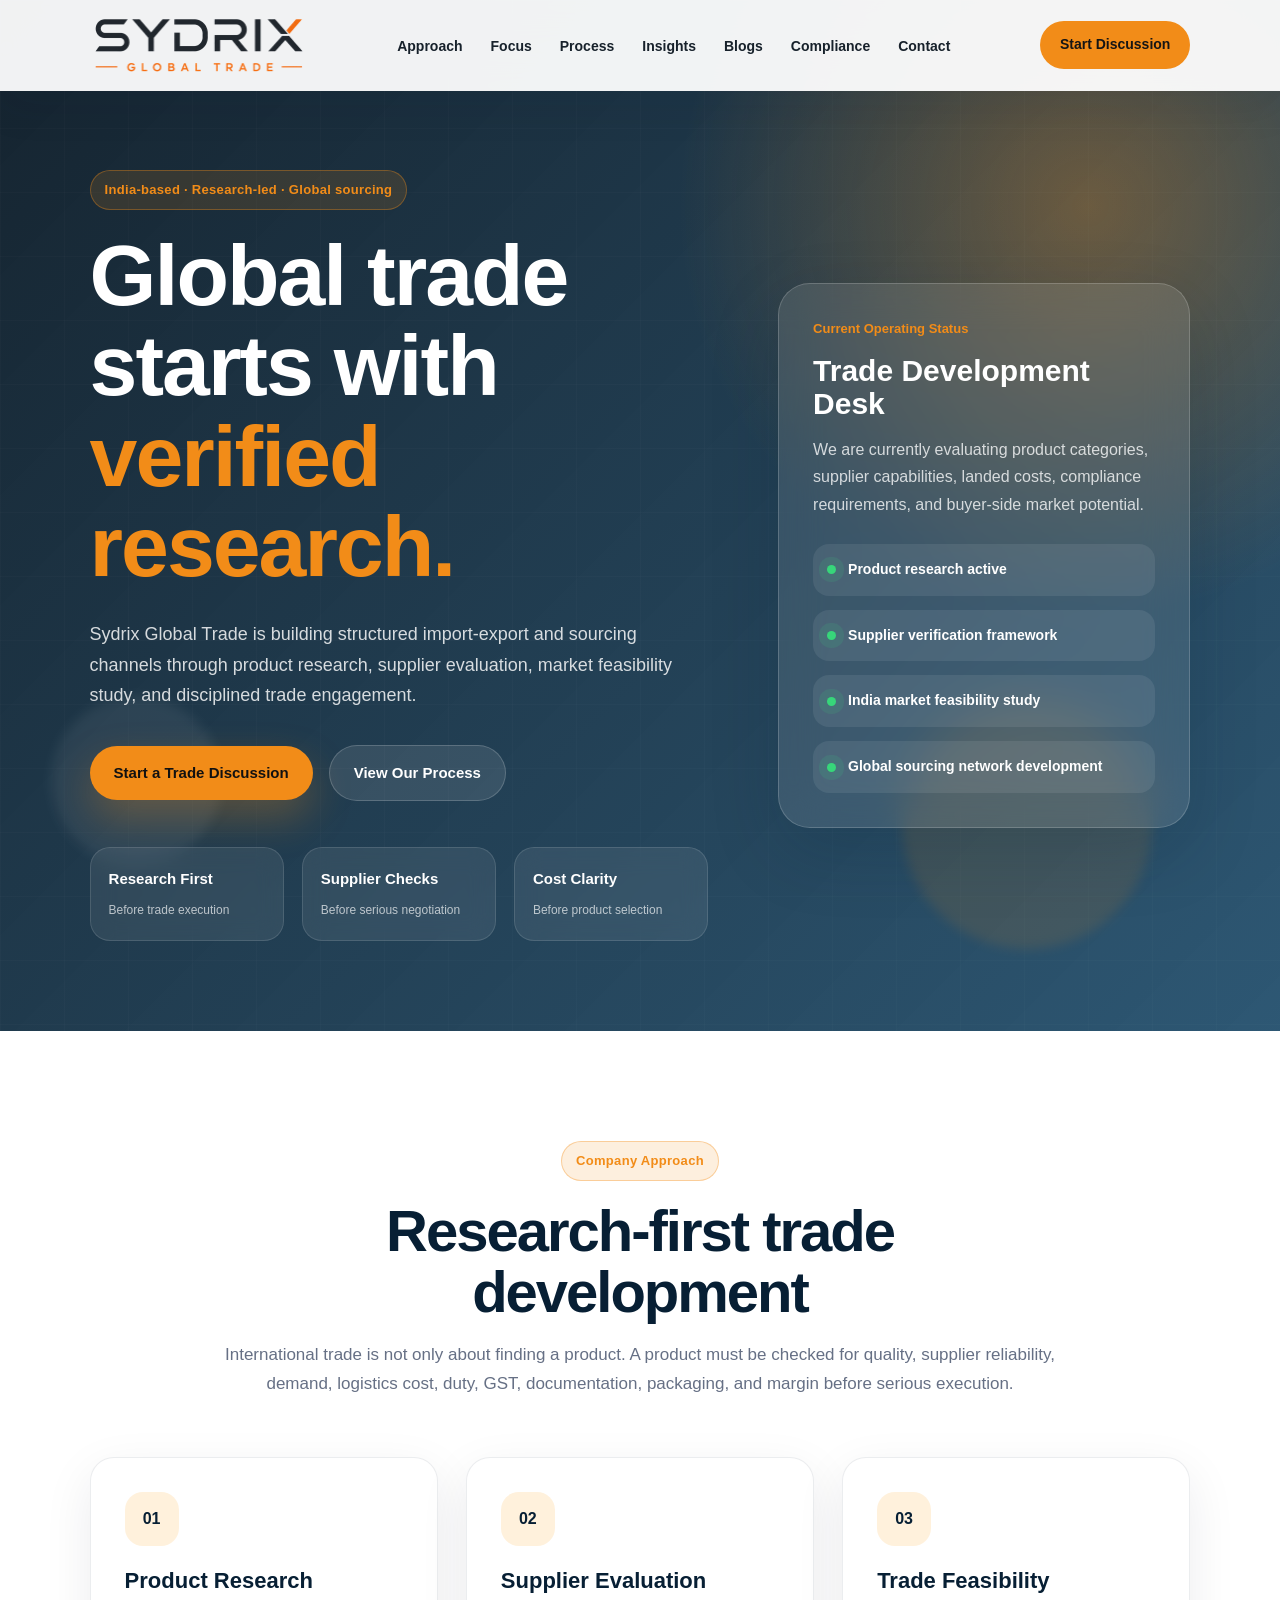
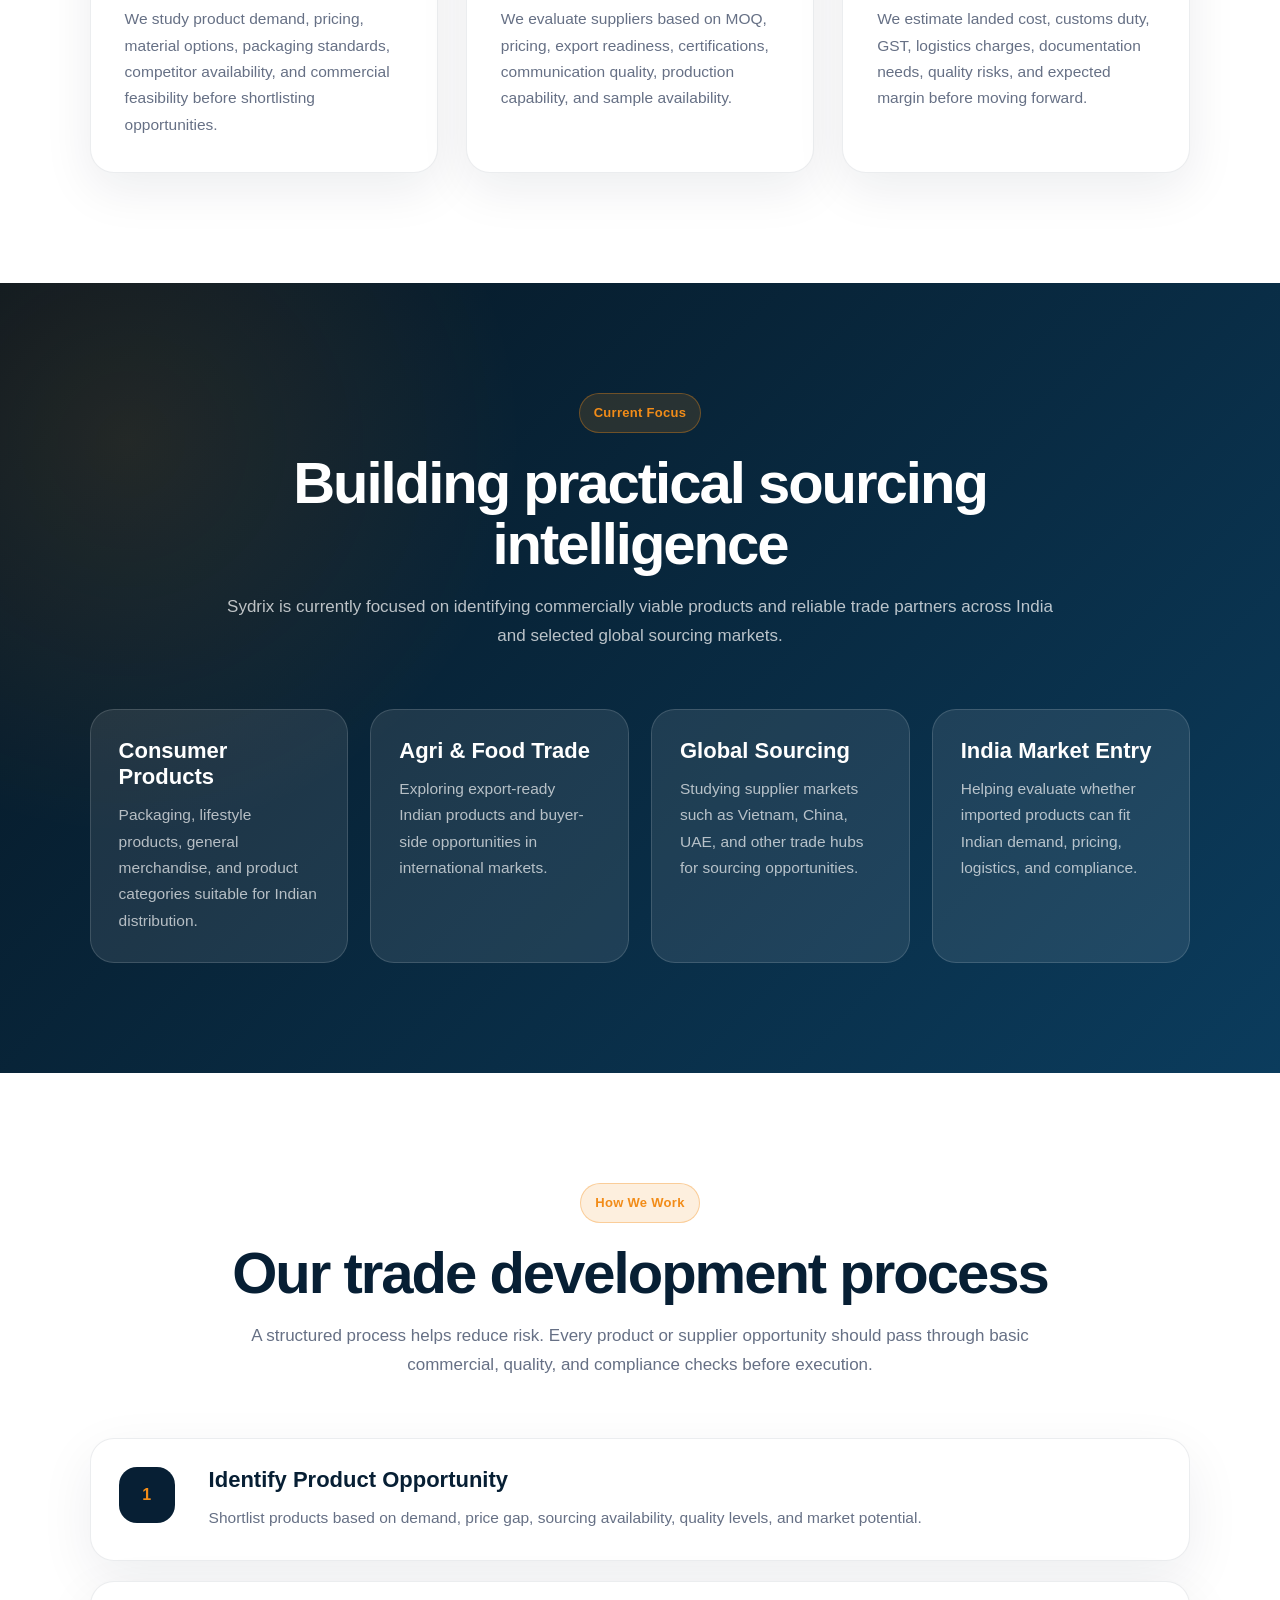
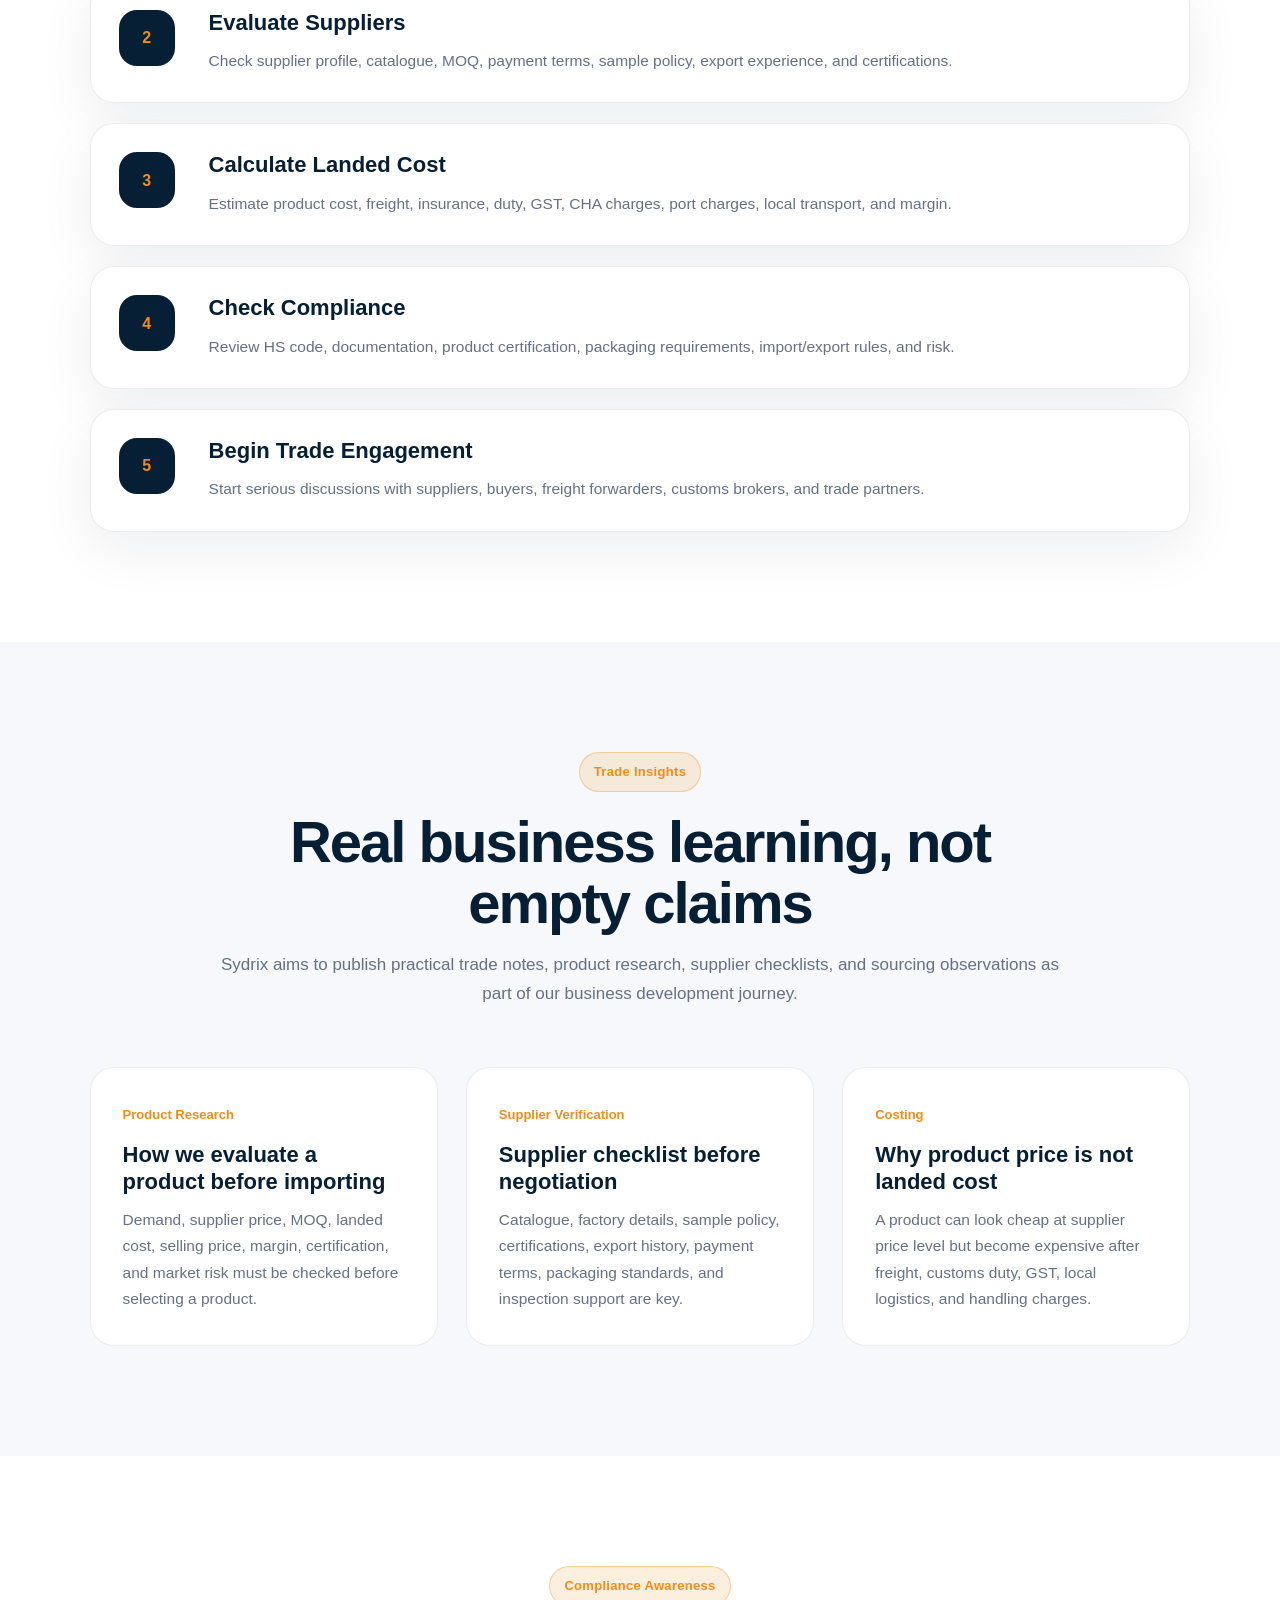
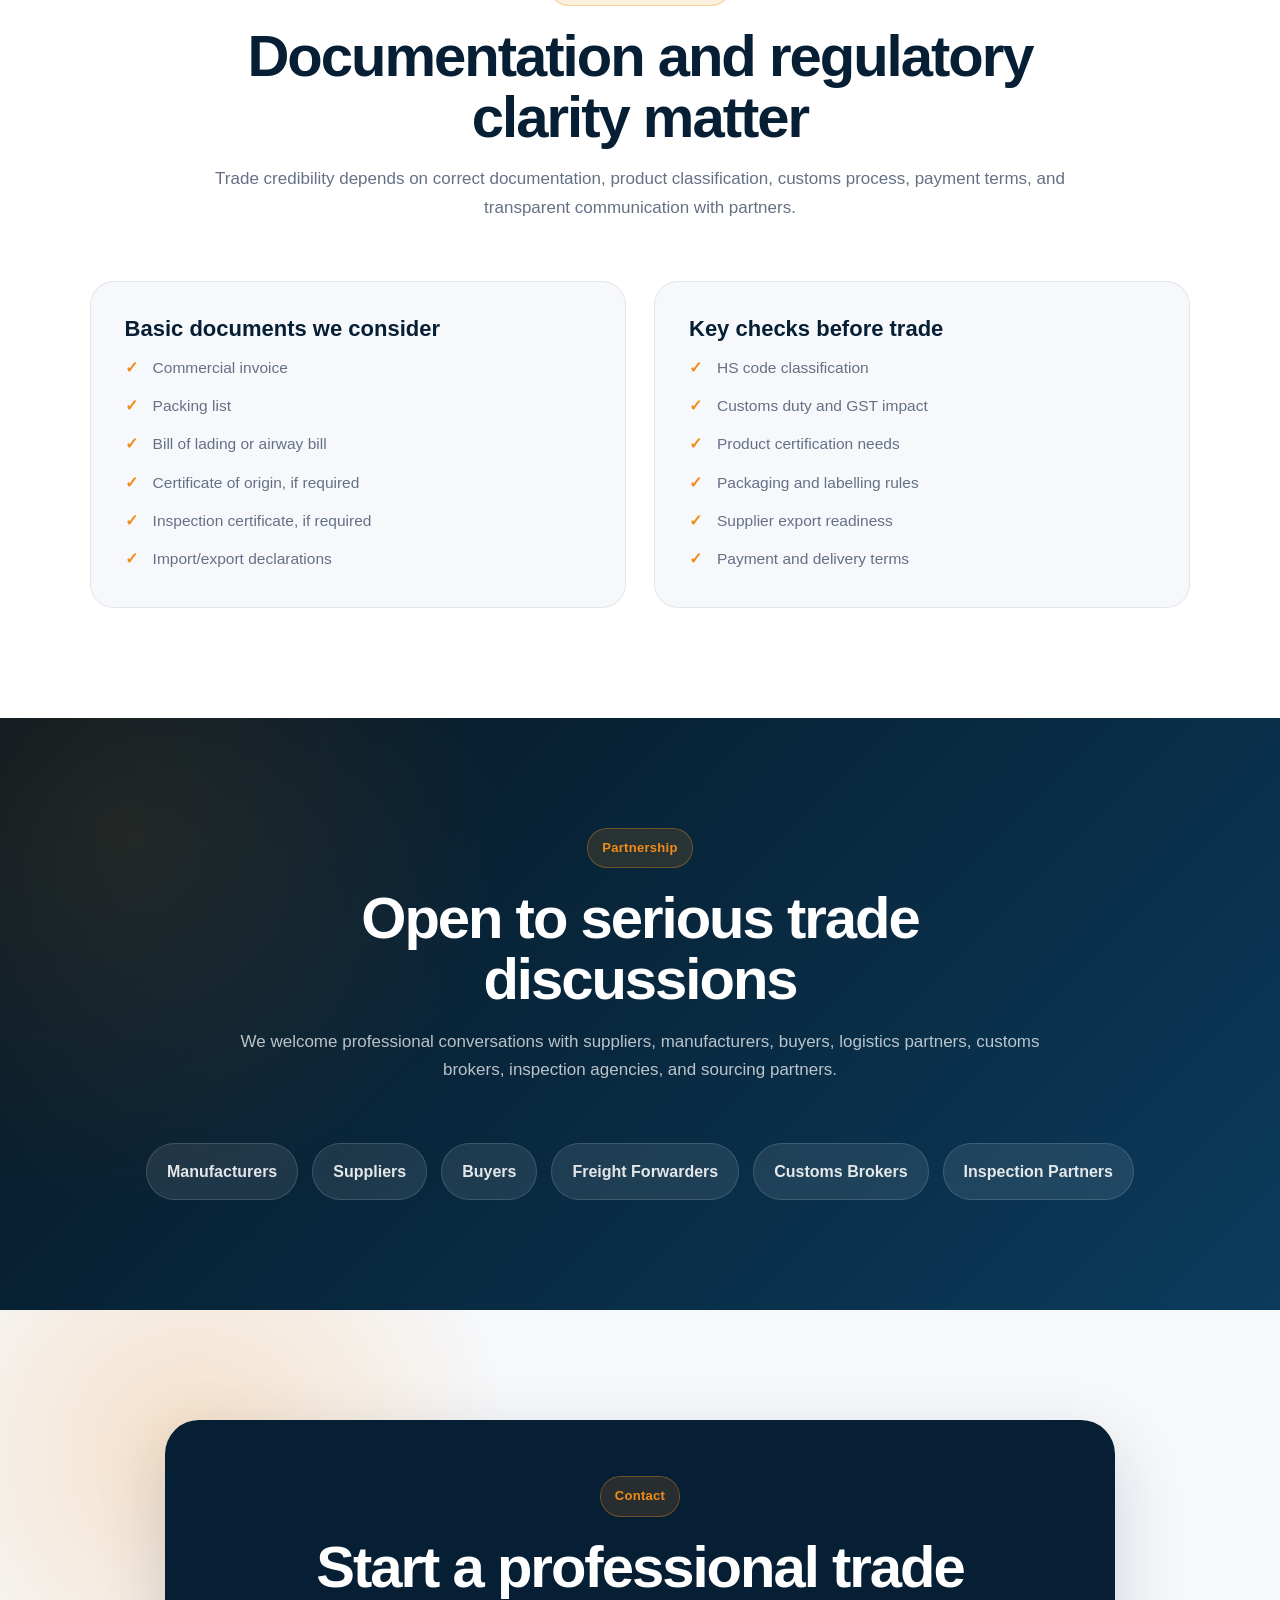
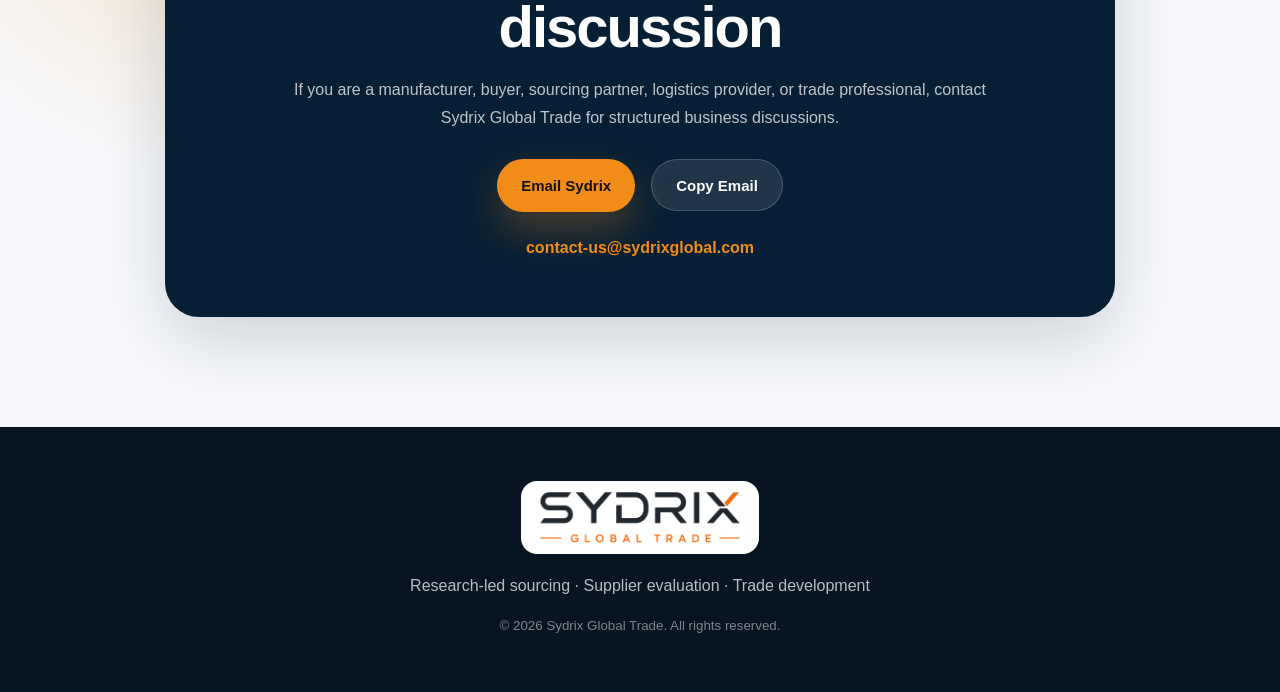
==== commit 7db45c22: "Update index.html" ====
--- a/index.html
+++ b/index.html
@@ -37,6 +37,7 @@
       <li><a href="#focus">Focus</a></li>
       <li><a href="#process">Process</a></li>
       <li><a href="#insights">Insights</a></li>
+      <li><a href="blogs.html">Blogs</a></li>
       <li><a href="#compliance">Compliance</a></li>
       <li><a href="#contact">Contact</a></li>
     </ul>
--- a/style.css
+++ b/style.css
@@ -30,6 +30,15 @@
   background: var(--white);
   line-height: 1.7;
   overflow-x: hidden;
+  -webkit-font-smoothing: antialiased;
+  -moz-osx-font-smoothing: grayscale;
+}
+
+/* Prevent horizontal scroll on mobile */
+html,
+body {
+  max-width: 100%;
+  overflow-x: hidden;
 }
 
 a {
@@ -150,8 +159,8 @@
 
 .menu-btn {
   display: none;
-  width: 42px;
-  height: 42px;
+  width: 48px;
+  height: 48px;
   border: 0;
   border-radius: 14px;
   background: var(--accent);
@@ -160,6 +169,7 @@
   justify-content: center;
   flex-direction: column;
   gap: 5px;
+  -webkit-tap-highlight-color: transparent;
 }
 
 .menu-btn span {
@@ -181,6 +191,7 @@
     radial-gradient(circle at 85% 20%, rgba(242, 140, 24, 0.35), transparent 30%),
     linear-gradient(135deg, rgba(6, 21, 33, 0.94), rgba(11, 60, 93, 0.86)),
     url("https://images.unsplash.com/photo-1586528116311-ad8dd3c8310d?auto=format&fit=crop&w=1800&q=80") center/cover;
+  background-attachment: scroll;
   overflow: hidden;
 }
 
@@ -221,11 +232,13 @@
 
 .hero h1 {
   font-family: 'Space Grotesk', sans-serif;
-  font-size: clamp(46px, 7vw, 86px);
-  line-height: 0.95;
-  letter-spacing: -3px;
+  font-size: clamp(32px, 7vw, 86px);
+  line-height: 1.05;
+  letter-spacing: clamp(-2px, -0.5vw, -3px);
   max-width: 850px;
   margin-bottom: 28px;
+  word-wrap: break-word;
+  overflow-wrap: break-word;
 }
 
 .hero h1 span {
@@ -259,6 +272,8 @@
   cursor: pointer;
   transition: 0.25s ease;
   border: 0;
+  -webkit-tap-highlight-color: transparent;
+  touch-action: manipulation;
 }
 
 .primary-btn {
@@ -289,6 +304,7 @@
   gap: 18px;
   margin-top: 46px;
   max-width: 850px;
+  width: 100%;
 }
 
 .trust-row div {
@@ -722,15 +738,29 @@
 .reveal {
   opacity: 0;
   transform: translateY(34px);
-  transition: 0.75s ease;
+  transition: opacity 0.75s ease, transform 0.75s ease;
+  will-change: opacity, transform;
 }
 
 .reveal.visible {
   opacity: 1;
   transform: translateY(0);
+  will-change: auto;
 }
 
 /* RESPONSIVE */
+
+/* Ensure all containers don't overflow on mobile */
+.hero-grid,
+.cards,
+.three-grid,
+.focus-grid,
+.insight-grid,
+.compliance-layout,
+.process-timeline,
+.partner-strip {
+  max-width: 100%;
+}
 
 @media (max-width: 1180px) {
   .nav-links {
@@ -800,6 +830,7 @@
     pointer-events: none;
     transform: translateY(-16px);
     transition: 0.25s ease;
+    z-index: 1400;
   }
 
   .nav-links.open {
@@ -810,6 +841,8 @@
 
   .nav-links a {
     color: var(--text);
+    padding: 8px 0;
+    width: 100%;
   }
 
   .hero {
@@ -823,7 +856,7 @@
   }
 
   .hero h1 {
-    letter-spacing: -1.5px;
+    letter-spacing: clamp(-2px, -0.3vw, -1.5px);
   }
 
   .hero-content p,
@@ -844,6 +877,11 @@
   .process-step:hover {
     transform: translateY(-5px);
   }
+
+  /* Improve touch targets on mobile */
+  .nav-links a::after {
+    bottom: 0;
+  }
 }
 
 @media (max-width: 520px) {
@@ -861,6 +899,7 @@
 
   .btn {
     width: 100%;
+    min-height: 48px;
   }
 
   .section-heading {
@@ -882,4 +921,55 @@
   .footer-logo-img {
     width: 180px;
   }
-}
+
+  .hero {
+    padding: 110px 5% 60px;
+  }
+
+  .section,
+  .contact-section {
+    padding: 70px 5%;
+  }
+
+  .card,
+  .focus-card,
+  .insight-card,
+  .compliance-card,
+  .process-step {
+    padding: 24px;
+  }
+
+  .section-heading h2,
+  .contact-card h2 {
+    font-size: clamp(28px, 8vw, 58px);
+  }
+}
+
+/* Extra small devices */
+@media (max-width: 375px) {
+  .navbar {
+    padding: 16px 4%;
+  }
+
+  .logo-img,
+  .navbar.scrolled .logo-img {
+    width: 130px;
+  }
+
+  .menu-btn {
+    width: 44px;
+    height: 44px;
+  }
+
+  .hero h1 {
+    font-size: clamp(28px, 9vw, 32px);
+  }
+
+  .trust-row {
+    gap: 12px;
+  }
+
+  .trust-row div {
+    padding: 14px;
+  }
+}
